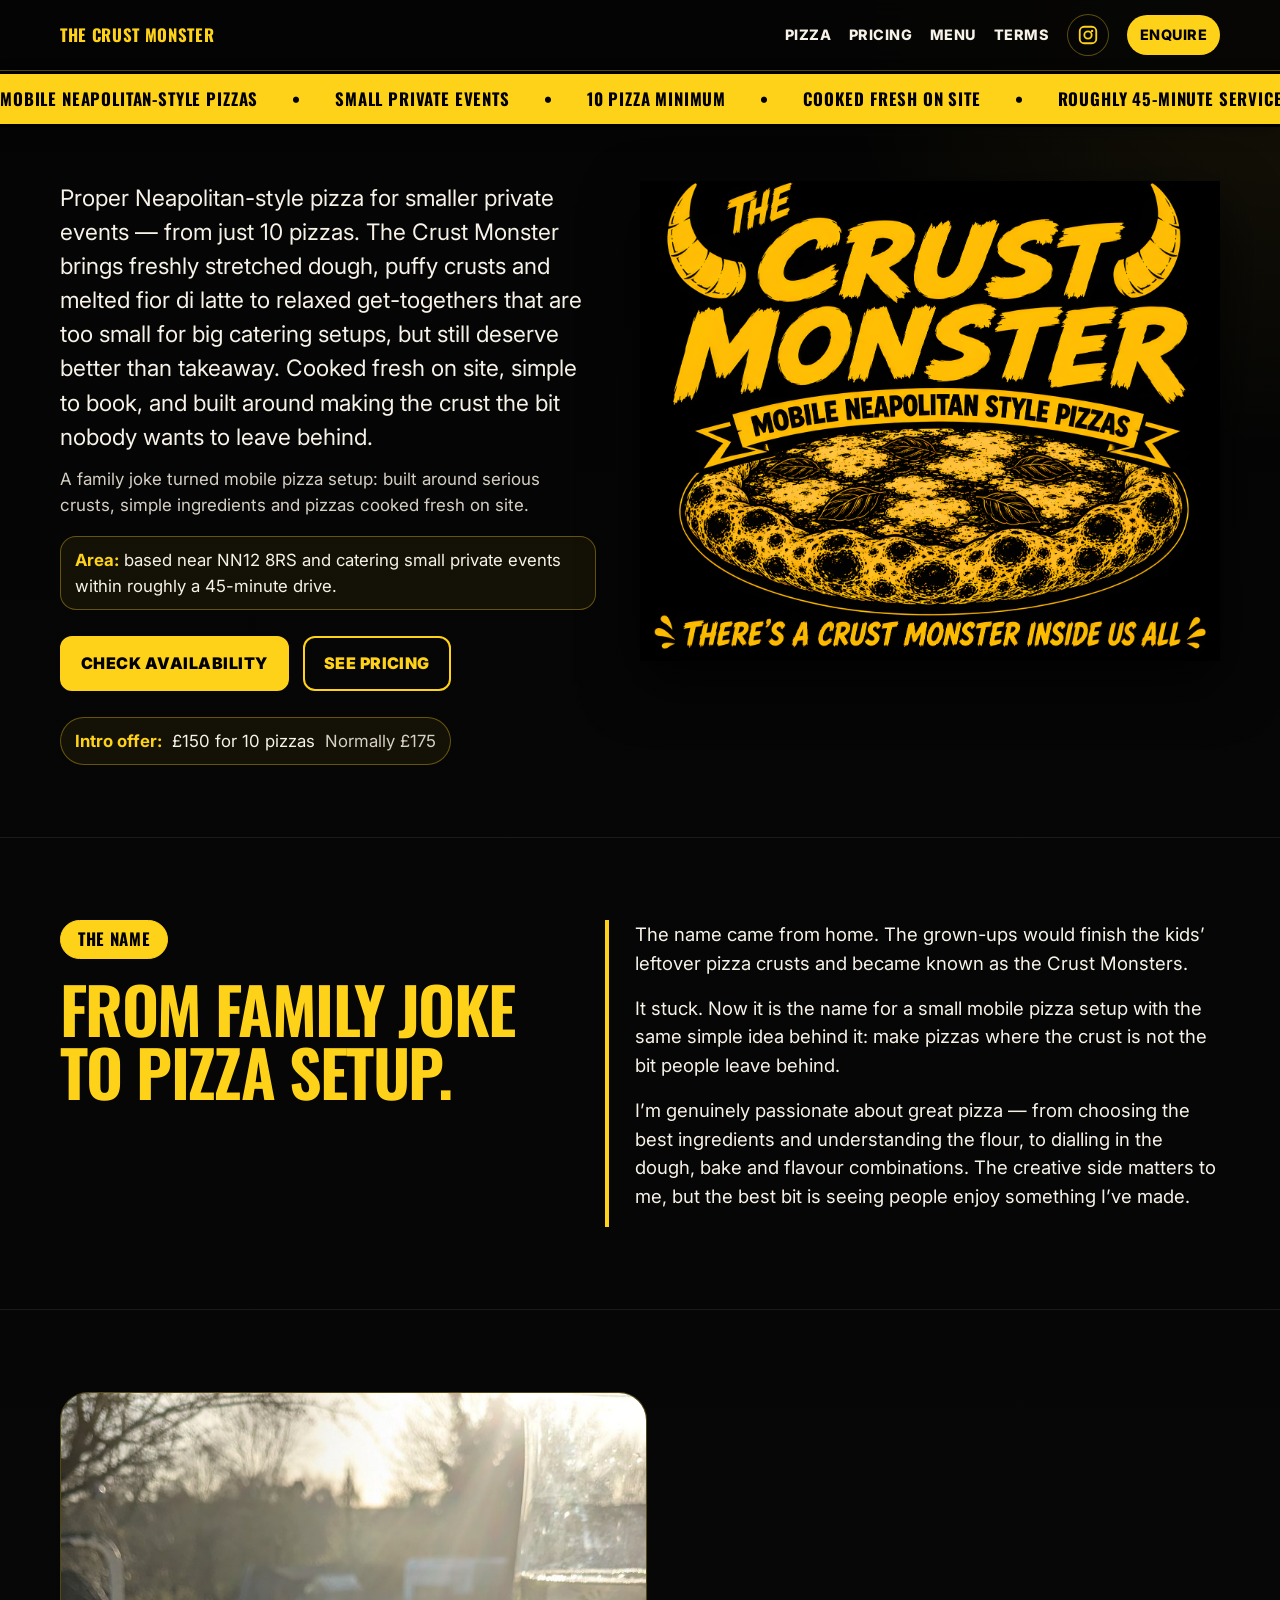
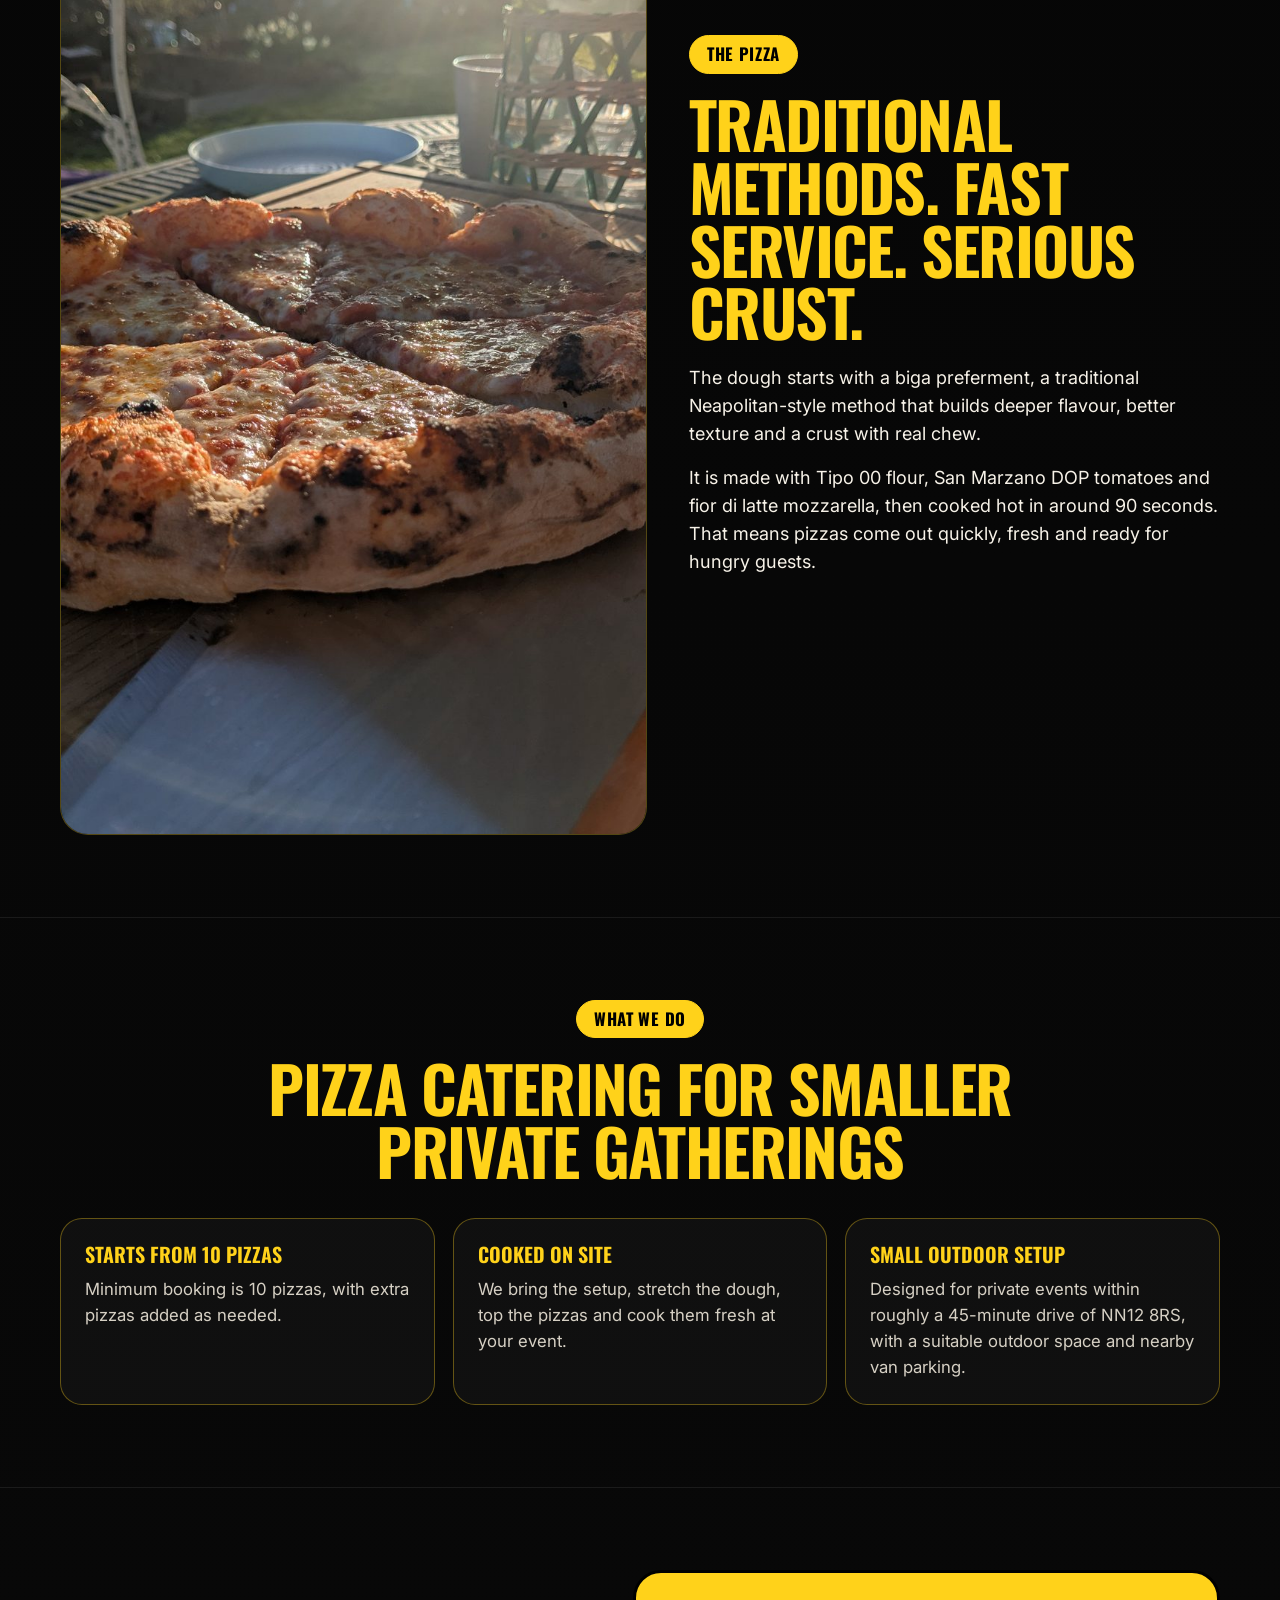
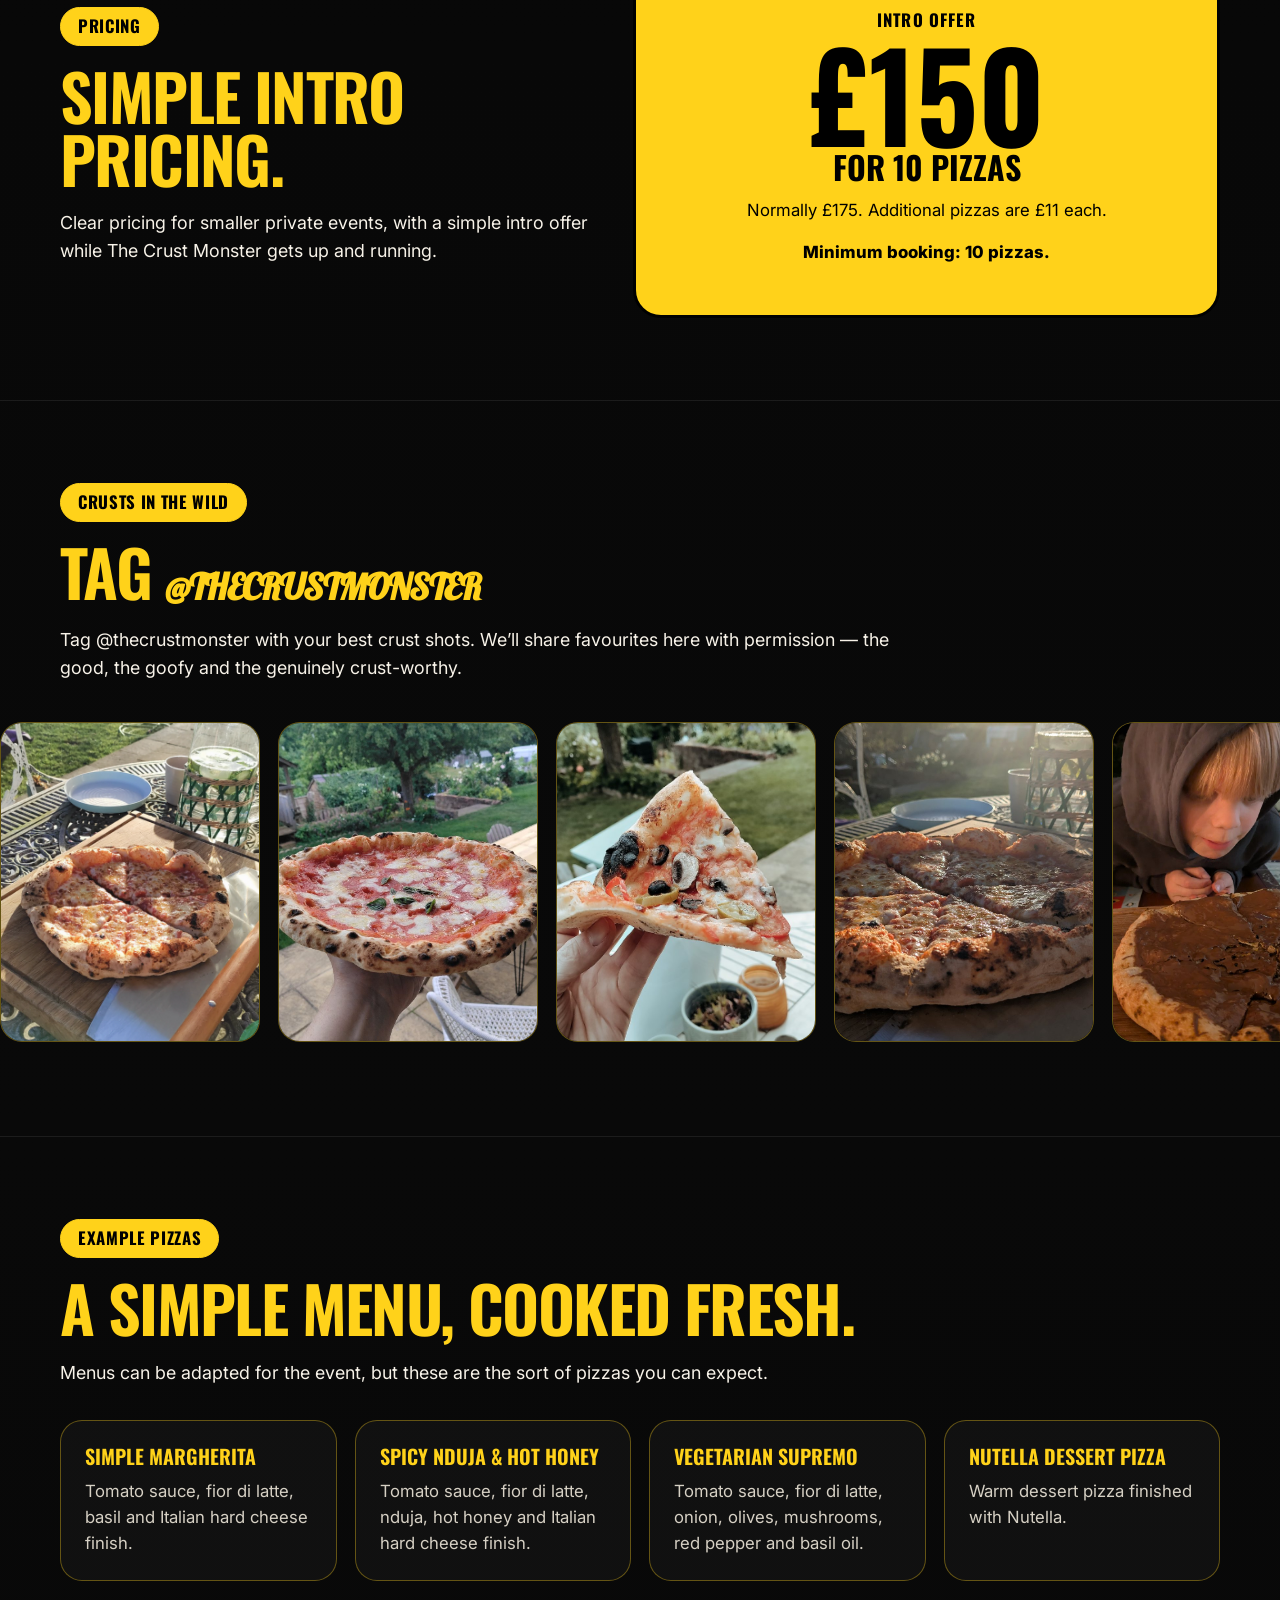
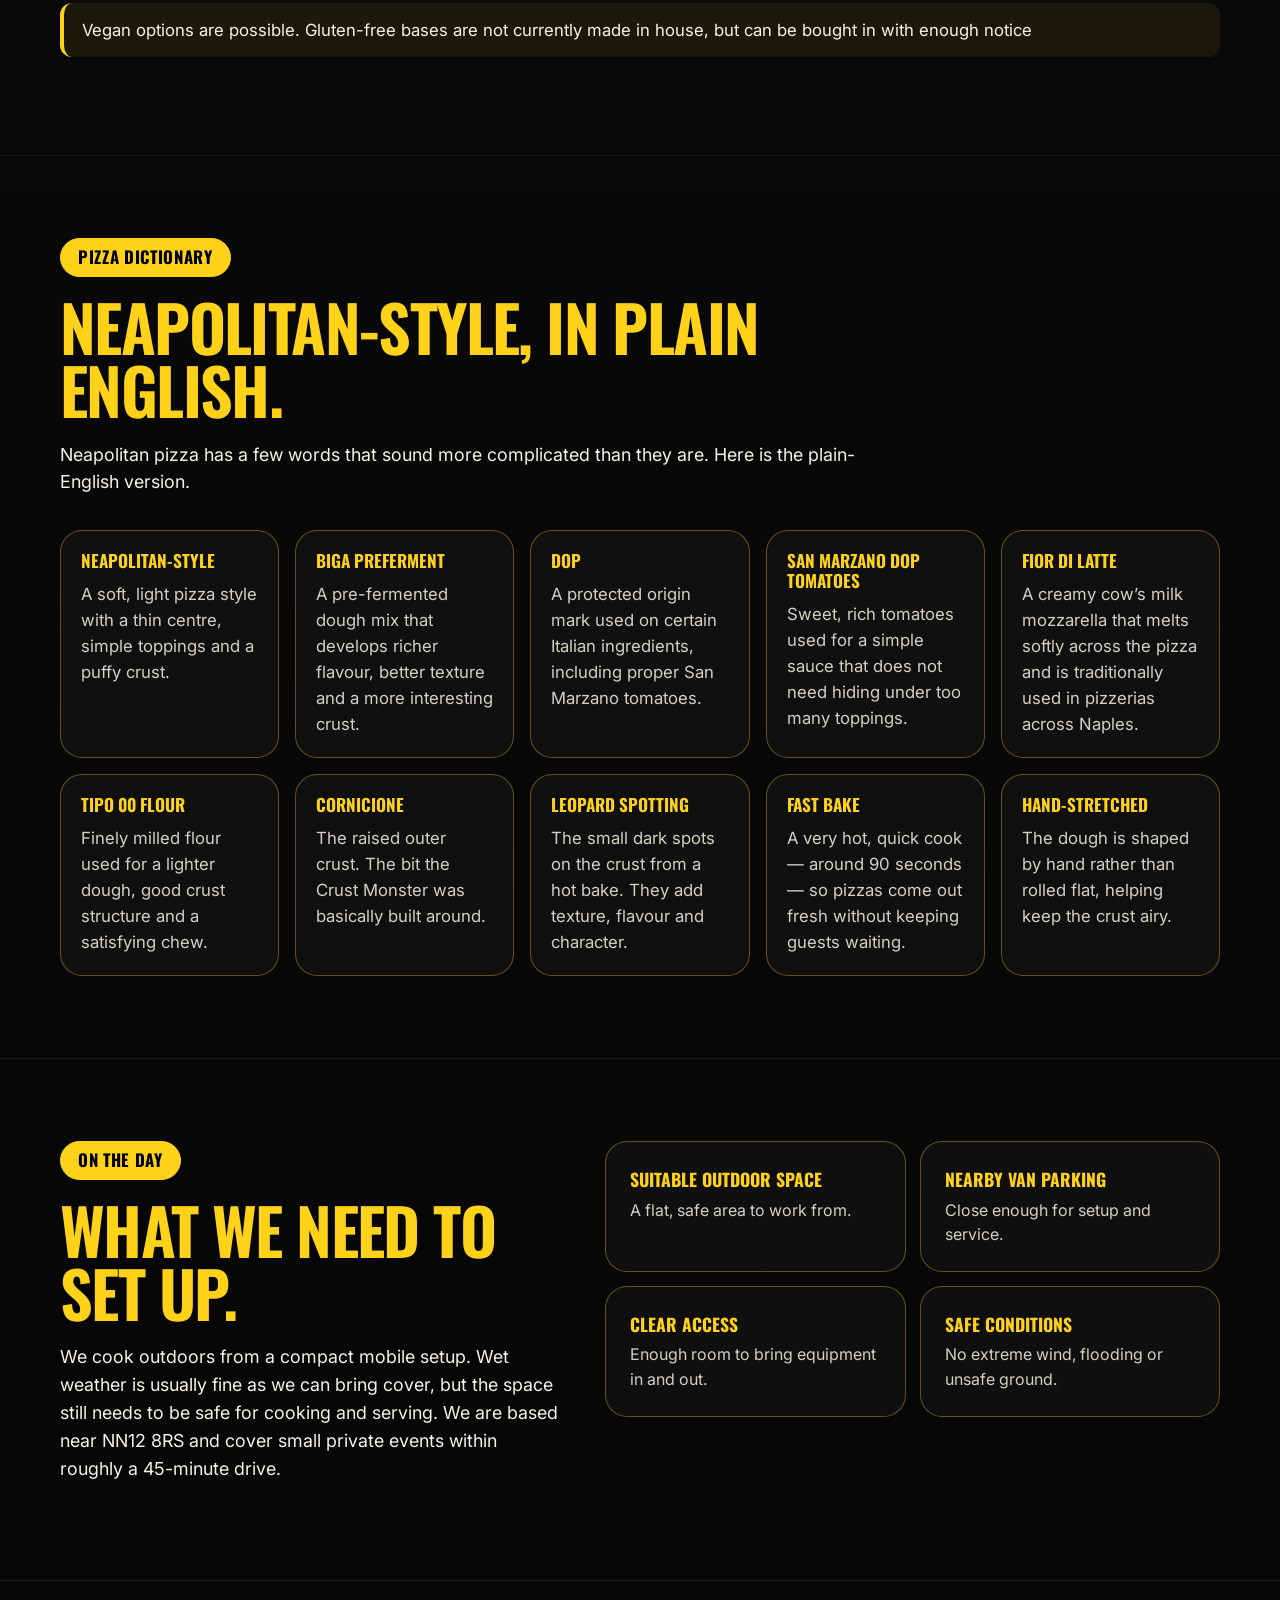
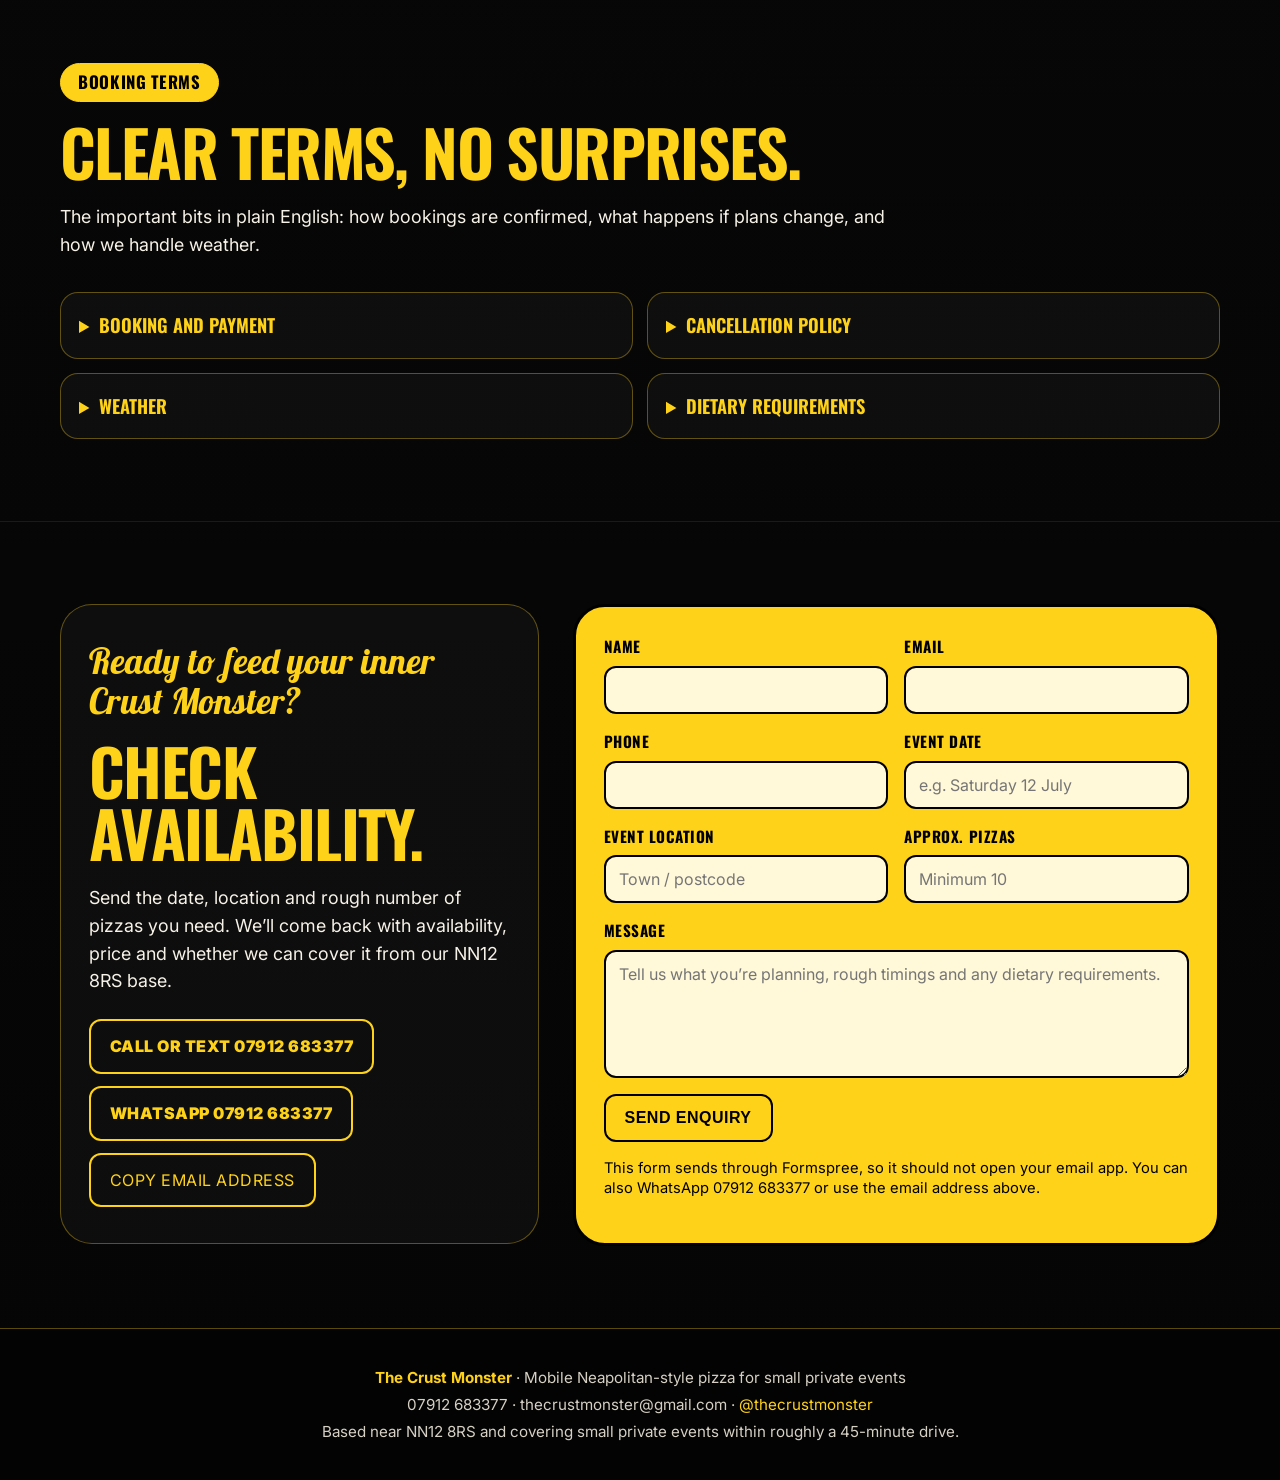
==== index.html @ f0d9cff2 "Update index.html" ====
<!DOCTYPE html>

<html lang="en">
<head>
<!-- Google tag (gtag.js) -->
<script async src="https://www.googletagmanager.com/gtag/js?id=G-R62WVV5031"></script>
<script>
  window.dataLayer = window.dataLayer || [];
  function gtag(){dataLayer.push(arguments);}
  gtag('js', new Date());

  gtag('config', 'G-R62WVV5031');
</script>
<meta charset="utf-8"/>
<meta content="width=device-width, initial-scale=1" name="viewport"/>
<title>The Crust Monster | Mobile Neapolitan-Style Pizza Catering Near NN12</title>
<meta content="Mobile Neapolitan-style pizza catering for small private events within roughly a 45-minute drive of NN12 8RS. £150 intro offer for 10 pizzas, cooked fresh on site." name="description"/>
<link href="https://www.thecrustmonster.co.uk/" rel="canonical"/>
<meta content="The Crust Monster | Mobile Neapolitan-Style Pizza Catering Near NN12" property="og:title"/>
<meta content="Freshly cooked Neapolitan-style pizzas for small private events near NN12 8RS. Intro offer: £150 for 10 pizzas." property="og:description"/>
<meta content="website" property="og:type"/>
<meta content="https://www.thecrustmonster.co.uk/assets/logo/crust-monster-logo.png" property="og:image"/>
<link href="https://fonts.googleapis.com" rel="preconnect"/>
<link crossorigin="" href="https://fonts.gstatic.com" rel="preconnect"/>
<link href="https://fonts.googleapis.com/css2?family=Inter:wght@400;500;700;800&amp;family=Lobster&amp;family=Oswald:wght@500;600;700&amp;display=swap" rel="stylesheet"/>
<link href="styles.css" rel="stylesheet"/>
<meta content="index, follow, max-image-preview:large" name="robots"/><meta content="#ffd21a" name="theme-color"/><meta content="https://www.thecrustmonster.co.uk/" property="og:url"/><meta content="The Crust Monster mobile Neapolitan-style pizza catering logo" property="og:image:alt"/><meta content="summary_large_image" name="twitter:card"/><meta content="The Crust Monster | Mobile Neapolitan-Style Pizza Catering" name="twitter:title"/><meta content="Small private event pizza catering near NN12 8RS. £150 intro offer for 10 pizzas." name="twitter:description"/><meta content="https://www.thecrustmonster.co.uk/assets/logo/crust-monster-logo.png" name="twitter:image"/><script type="application/ld+json">{
  "@context": "https://schema.org",
  "@graph": [
    {
      "@type": "WebSite",
      "@id": "https://www.thecrustmonster.co.uk/#website",
      "url": "https://www.thecrustmonster.co.uk/",
      "name": "The Crust Monster",
      "description": "Mobile Neapolitan-style pizza catering for small private events near NN12 8RS.",
      "inLanguage": "en-GB"
    },
    {
      "@type": [
        "FoodEstablishment",
        "LocalBusiness"
      ],
      "@id": "https://www.thecrustmonster.co.uk/#business",
      "name": "The Crust Monster",
      "url": "https://www.thecrustmonster.co.uk/",
      "image": "https://www.thecrustmonster.co.uk/assets/logo/crust-monster-logo.png",
      "logo": "https://www.thecrustmonster.co.uk/assets/logo/crust-monster-logo.png",
      "description": "Mobile Neapolitan-style pizza catering for small private events, cooked fresh on site within roughly a 45-minute drive of NN12 8RS.",
      "telephone": "+447912683377",
      "email": "thecrustmonster@gmail.com",
      "sameAs": [
        "https://www.instagram.com/thecrustmonster/"
      ],
      "priceRange": "£150 intro offer for 10 pizzas; normally £175; additional pizzas £11 each",
      "servesCuisine": [
        "Neapolitan-style pizza",
        "Pizza"
      ],
      "areaServed": [
        {
          "@type": "Place",
          "name": "NN12 8RS and surrounding areas within roughly a 45-minute drive"
        }
      ],
      "makesOffer": [
        {
          "@type": "Offer",
          "name": "Intro offer: 10 pizzas",
          "price": "150",
          "priceCurrency": "GBP",
          "description": "Intro offer for 10 freshly cooked Neapolitan-style pizzas for small private events."
        },
        {
          "@type": "Offer",
          "name": "Additional pizza",
          "price": "11",
          "priceCurrency": "GBP",
          "description": "Additional pizzas after the 10 pizza minimum."
        }
      ],
      "contactPoint": {
        "@type": "ContactPoint",
        "telephone": "+447912683377",
        "contactType": "booking enquiries",
        "email": "thecrustmonster@gmail.com",
        "areaServed": "GB",
        "availableLanguage": "en-GB"
      }
    },
    {
      "@type": "FAQPage",
      "@id": "https://www.thecrustmonster.co.uk/#faq",
      "mainEntity": [
        {
          "@type": "Question",
          "name": "What is the minimum booking?",
          "acceptedAnswer": {
            "@type": "Answer",
            "text": "The minimum booking is 10 pizzas."
          }
        },
        {
          "@type": "Question",
          "name": "Where does The Crust Monster cater?",
          "acceptedAnswer": {
            "@type": "Answer",
            "text": "The Crust Monster is based near NN12 8RS and caters small private events within roughly a 45-minute drive."
          }
        },
        {
          "@type": "Question",
          "name": "What is the intro offer?",
          "acceptedAnswer": {
            "@type": "Answer",
            "text": "The intro offer is £150 for 10 pizzas. The usual price is £175 for 10 pizzas, with additional pizzas at £11 each."
          }
        },
        {
          "@type": "Question",
          "name": "Do you cater in wet weather?",
          "acceptedAnswer": {
            "@type": "Answer",
            "text": "Wet weather is not normally a problem. Cover can be brought, provided there is a safe outdoor space to set up and cook."
          }
        }
      ]
    }
  ]
}</script></head>
<body>
<a class="skip-link" href="#main">Skip to content</a>
<header class="site-header">
<div class="wrap nav">
<a aria-label="The Crust Monster homepage" class="brand" href="#top">The Crust Monster</a>
<nav aria-label="Main navigation">
<a href="#pizza">Pizza</a>
<a href="#pricing">Pricing</a>
<a href="#menu">Menu</a>
<a href="#terms">Terms</a>
<a class="nav-icon instagram-nav" href="https://www.instagram.com/thecrustmonster/" aria-label="Instagram @thecrustmonster" title="Instagram @thecrustmonster" target="_blank" rel="noopener">
<svg viewBox="0 0 24 24" aria-hidden="true" focusable="false"><path d="M7.75 2h8.5A5.76 5.76 0 0 1 22 7.75v8.5A5.76 5.76 0 0 1 16.25 22h-8.5A5.76 5.76 0 0 1 2 16.25v-8.5A5.76 5.76 0 0 1 7.75 2Zm0 2A3.75 3.75 0 0 0 4 7.75v8.5A3.75 3.75 0 0 0 7.75 20h8.5A3.75 3.75 0 0 0 20 16.25v-8.5A3.75 3.75 0 0 0 16.25 4h-8.5Zm8.75 2.2a1.3 1.3 0 1 1 0 2.6 1.3 1.3 0 0 1 0-2.6ZM12 7a5 5 0 1 1 0 10 5 5 0 0 1 0-10Zm0 2a3 3 0 1 0 0 6 3 3 0 0 0 0-6Z"/></svg>
</a>
<a class="nav-cta" href="#enquiry">Enquire</a>
</nav>
</div>
</header><section aria-label="Service highlights" class="ticker">
<div class="ticker-track">
<span>Mobile Neapolitan-style pizzas</span>
<span>Small private events</span>
<span>10 pizza minimum</span>
<span>Cooked fresh on site</span>
<span>Roughly 45-minute service area from Towcester, Northants</span>
<span>Tag @thecrustmonster</span>
<span>There’s a Crust Monster inside us all</span>
<span>Mobile Neapolitan-style pizzas</span>
<span>Small private events</span>
<span>10 pizza minimum</span>
<span>Cooked fresh on site</span>
<span>Roughly 45-minute service area from Towcester, Northants</span>
<span>Tag @thecrustmonster</span>
<span>There’s a Crust Monster inside us all</span>
</div>
</section>
<main id="main">
<section class="hero" id="top">
<div class="wrap hero-grid">
<div class="hero-copy">

<h1 class="visually-hidden">The Crust Monster mobile Neapolitan-style pizza catering for small private events</h1>
<p class="hero-lead">Proper Neapolitan-style pizza for smaller private events — from just 10 pizzas. The Crust Monster brings freshly stretched dough, puffy crusts and melted fior di latte to relaxed get-togethers that are too small for big catering setups, but still deserve better than takeaway. Cooked fresh on site, simple to book, and built around making the crust the bit nobody wants to leave behind.</p>
<p class="hero-story">A family joke turned mobile pizza setup: built around serious crusts, simple ingredients and pizzas cooked fresh on site.</p>
<p class="area-flag"><strong>Area:</strong> based near NN12 8RS and catering small private events within roughly a 45-minute drive.</p>
<div class="hero-actions">
<a class="button" href="#enquiry">Check availability</a>
<a class="button secondary" href="#pricing">See pricing</a>
</div>
<p class="price-flag"><strong>Intro offer:</strong> £150 for 10 pizzas <span>Normally £175</span></p>
</div>
<div aria-label="The Crust Monster logo" class="hero-logo-card">
<img alt="The Crust Monster mobile Neapolitan-style pizza catering logo" decoding="async" fetchpriority="high" loading="eager" src="assets/logo/crust-monster-logo.png"/>
</div>
</div>
</section>

<section class="section story-first">
<div class="wrap two-col">
<div>
<p class="eyebrow">The name</p>
<h2>From family joke to pizza setup.</h2>
</div>
<div class="copy-block">
<p>
            The name came from home. The grown-ups would finish the kids’ leftover pizza crusts and became known as the Crust Monsters.
          </p>
<p>
            It stuck. Now it is the name for a small mobile pizza setup with the same simple idea behind it: make pizzas where the crust is not the bit people leave behind.
          </p>
<p>
            I’m genuinely passionate about great pizza — from choosing the best ingredients and understanding the flour, to dialling in the dough, bake and flavour combinations. The creative side matters to me, but the best bit is seeing people enjoy something I’ve made.
          </p>
</div>
</div>
</section>
<section class="section food-proof" id="pizza">
<div class="wrap food-grid">
<div class="photo-frame main-photo">
<img alt="Neapolitan-style pizza with puffy cornicione and melted mozzarella" decoding="async" height="1400" loading="lazy" src="assets/images/pizza-crust.jpg" width="787"/>
</div>
<div class="food-copy">
<p class="eyebrow">The pizza</p>
<h2>Traditional methods. Fast service. Serious crust.</h2>
<p>
            The dough starts with a biga preferment, a traditional Neapolitan-style method that builds deeper flavour, better texture and a crust with real chew.
          </p>
<p>
            It is made with Tipo 00 flour, San Marzano DOP tomatoes and fior di latte mozzarella, then cooked hot in around 90 seconds. That means pizzas come out quickly, fresh and ready for hungry guests.
          </p>
</div>
</div>
</section>
<section class="section offer">
<div class="wrap">
<p class="eyebrow centre">What we do</p>
<h2 class="centre-heading">Pizza catering for smaller private gatherings</h2>
<div class="offer-grid">
<article>
<h3>Starts from 10 pizzas</h3>
<p>Minimum booking is 10 pizzas, with extra pizzas added as needed.</p>
</article>
<article>
<h3>Cooked on site</h3>
<p>We bring the setup, stretch the dough, top the pizzas and cook them fresh at your event.</p>
</article>
<article>
<h3>Small outdoor setup</h3>
<p>Designed for private events within roughly a 45-minute drive of NN12 8RS, with a suitable outdoor space and nearby van parking.</p>
</article>
</div>
</div>
</section>
<section class="section pricing" id="pricing">
<div class="wrap price-grid">
<div>
<p class="eyebrow">Pricing</p>
<h2>Simple intro pricing.</h2>
<p class="section-intro">
            Clear pricing for smaller private events, with a simple intro offer while The Crust Monster gets up and running.
          </p>
</div>
<div class="price-card">
<p class="price-label">Intro offer</p>
<p class="price-main">£150</p>
<p class="price-sub">for 10 pizzas</p>
<p>Normally £175. Additional pizzas are £11 each.</p>
<p class="small-print">Minimum booking: 10 pizzas.</p>
</div>
</div>
</section>
<section class="section gallery-section">
<div class="wrap">
<div class="section-head">
<p class="eyebrow">Crusts in the wild</p>
<h2>Tag <span class="script-inline">@thecrustmonster</span></h2>
<p>
            Tag @thecrustmonster with your best crust shots. We’ll share favourites here with permission — the good, the goofy and the genuinely crust-worthy.
          </p>
</div>
</div>
<div aria-label="Scrolling pizza image gallery" class="image-ticker">
<div class="image-track">
<a href="https://www.instagram.com/thecrustmonster/" target="_blank" rel="noopener" aria-label="View The Crust Monster on Instagram"><img alt="Neapolitan-style pizza with puffy cornicione and melted mozzarella" decoding="async" height="1400" loading="lazy" src="assets/images/pizza-square.webp" width="1400"/></a>
<a href="https://www.instagram.com/thecrustmonster/" target="_blank" rel="noopener" aria-label="View The Crust Monster on Instagram"><img alt="Whole Neapolitan-style pizza with puffy leopard-spotted crust" decoding="async" height="1400" loading="lazy" src="assets/images/pizza-wide.jpg" width="787"/></a>
<a href="https://www.instagram.com/thecrustmonster/" target="_blank" rel="noopener" aria-label="View The Crust Monster on Instagram"><img alt="Slice of Neapolitan-style pizza showing soft crust and melted cheese" decoding="async" height="1400" loading="lazy" src="assets/images/pizza-slice.jpg" width="629"/></a>
<a href="https://www.instagram.com/thecrustmonster/" target="_blank" rel="noopener" aria-label="View The Crust Monster on Instagram"><img alt="Close-up of Neapolitan-style pizza crust with leopard spotting" decoding="async" height="1400" loading="lazy" src="assets/images/pizza-crust.jpg" width="787"/></a>
<a href="https://www.instagram.com/thecrustmonster/" target="_blank" rel="noopener" aria-label="View The Crust Monster on Instagram"><img alt="Nutella dessert pizza with puffy crust" decoding="async" height="1400" loading="lazy" src="assets/images/nutella.jpg" width="787"/></a>
<a href="https://www.instagram.com/thecrustmonster/" target="_blank" rel="noopener" aria-label="View The Crust Monster on Instagram"><img alt="Pizza topped with burrata and rocket" decoding="async" height="803" loading="lazy" src="assets/images/pizza-contact.jpg" width="888"/></a>
<a href="https://www.instagram.com/thecrustmonster/" target="_blank" rel="noopener" aria-label="View The Crust Monster on Instagram"><img alt="" decoding="async" height="1400" loading="lazy" src="assets/images/pizza-square.webp" width="1400"/></a>
<a href="https://www.instagram.com/thecrustmonster/" target="_blank" rel="noopener" aria-label="View The Crust Monster on Instagram"><img alt="" decoding="async" height="1400" loading="lazy" src="assets/images/pizza-wide.jpg" width="787"/></a>
<a href="https://www.instagram.com/thecrustmonster/" target="_blank" rel="noopener" aria-label="View The Crust Monster on Instagram"><img alt="" decoding="async" height="1400" loading="lazy" src="assets/images/pizza-slice.jpg" width="629"/></a>
<a href="https://www.instagram.com/thecrustmonster/" target="_blank" rel="noopener" aria-label="View The Crust Monster on Instagram"><img alt="" decoding="async" height="1400" loading="lazy" src="assets/images/pizza-crust.jpg" width="787"/></a>
<a href="https://www.instagram.com/thecrustmonster/" target="_blank" rel="noopener" aria-label="View The Crust Monster on Instagram"><img alt="" decoding="async" height="1400" loading="lazy" src="assets/images/nutella.jpg" width="787"/></a>
<a href="https://www.instagram.com/thecrustmonster/" target="_blank" rel="noopener" aria-label="View The Crust Monster on Instagram"><img alt="" decoding="async" height="803" loading="lazy" src="assets/images/pizza-contact.jpg" width="888"/></a>
</div>
</div>
</section>
<section class="section menu" id="menu">
<div class="wrap">
<div class="section-head">
<p class="eyebrow">Example pizzas</p>
<h2>A simple menu, cooked fresh.</h2>
<p>Menus can be adapted for the event, but these are the sort of pizzas you can expect.</p>
</div>
<div class="menu-grid">
<article>
<h3>Simple Margherita</h3>
<p>Tomato sauce, fior di latte, basil and Italian hard cheese finish.</p>
</article>
<article>
<h3>Spicy Nduja &amp; Hot Honey</h3>
<p>Tomato sauce, fior di latte, nduja, hot honey and Italian hard cheese finish.</p>
</article>
<article>
<h3>Vegetarian Supremo</h3>
<p>Tomato sauce, fior di latte, onion, olives, mushrooms, red pepper and basil oil.</p>
</article>
<article>
<h3>Nutella Dessert Pizza</h3>
<p>Warm dessert pizza finished with Nutella.</p>
</article>
</div>
<p class="note">Vegan options are possible. Gluten-free bases are not currently made in house, but can be bought in with enough notice</p>
</div>
</section>
<section class="section glossary">
<div class="wrap">
<div class="section-head">
<p class="eyebrow">Pizza dictionary</p>
<h2>Neapolitan-style, in plain English.</h2>
<p>Neapolitan pizza has a few words that sound more complicated than they are. Here is the plain-English version.</p>
</div>
<div class="glossary-grid">
<article><h3>Neapolitan-style</h3><p>A soft, light pizza style with a thin centre, simple toppings and a puffy crust.</p></article>
<article><h3>Biga preferment</h3><p>A pre-fermented dough mix that develops richer flavour, better texture and a more interesting crust.</p></article>
<article><h3>DOP</h3><p>A protected origin mark used on certain Italian ingredients, including proper San Marzano tomatoes.</p></article>
<article><h3>San Marzano DOP tomatoes</h3><p>Sweet, rich tomatoes used for a simple sauce that does not need hiding under too many toppings.</p></article>
<article><h3>Fior di latte</h3><p>A creamy cow’s milk mozzarella that melts softly across the pizza and is traditionally used in pizzerias across Naples.</p></article>
<article><h3>Tipo 00 flour</h3><p>Finely milled flour used for a lighter dough, good crust structure and a satisfying chew.</p></article>
<article><h3>Cornicione</h3><p>The raised outer crust. The bit the Crust Monster was basically built around.</p></article>
<article><h3>Leopard spotting</h3><p>The small dark spots on the crust from a hot bake. They add texture, flavour and character.</p></article>
<article><h3>Fast bake</h3><p>A very hot, quick cook — around 90 seconds — so pizzas come out fresh without keeping guests waiting.</p></article>
<article><h3>Hand-stretched</h3><p>The dough is shaped by hand rather than rolled flat, helping keep the crust airy.</p></article>
</div>
</div>
</section>
<section class="section setup">
<div class="wrap two-col">
<div>
<p class="eyebrow">On the day</p>
<h2>What we need to set up.</h2>
<p class="section-intro">
            We cook outdoors from a compact mobile setup. Wet weather is usually fine as we can bring cover, but the space still needs to be safe for cooking and serving. We are based near NN12 8RS and cover small private events within roughly a 45-minute drive.
          </p>
</div>
<div class="setup-list">
<div><strong>Suitable outdoor space</strong><span>A flat, safe area to work from.</span></div>
<div><strong>Nearby van parking</strong><span>Close enough for setup and service.</span></div>
<div><strong>Clear access</strong><span>Enough room to bring equipment in and out.</span></div>
<div><strong>Safe conditions</strong><span>No extreme wind, flooding or unsafe ground.</span></div>
</div>
</div>
</section>
<section class="section terms" id="terms">
<div class="wrap">
<div class="section-head">
<p class="eyebrow">Booking terms</p>
<h2>Clear terms, no surprises.</h2>
<p>The important bits in plain English: how bookings are confirmed, what happens if plans change, and how we handle weather.</p>
</div>
<div class="terms-grid">
<details>
<summary>Booking and payment</summary>
<p>A 50% deposit is due 6 weeks before the event to confirm the booking. The remaining balance is due 1 week before the event.</p>
<p>For bookings made within 6 weeks of the event, the 50% deposit is due when the booking is confirmed. For bookings made within 1 week of the event, full payment is due when the booking is confirmed.</p>
</details>
<details>
<summary>Cancellation policy</summary>
<p>More than 6 weeks before the event: no cancellation charge.</p>
<p>6 weeks to 2 weeks before the event: the 50% deposit is retained.</p>
<p>Less than 2 weeks before the event: 75% of the total booking value is retained/payable.</p>
<p>Less than 7 days before the event: the full booking balance is retained/payable.</p>
<p>Where possible, we’ll try to move your booking to another suitable date instead of treating it as a cancellation, subject to availability.</p>
</details>
<details>
<summary>Weather</summary>
<p>Wet weather is not normally a problem. We can bring cover and operate in most conditions, provided there is a safe outdoor space to set up and cook.</p>
<p>We may need to pause, move or cancel service if conditions become unsafe, such as extreme wind, severe weather warnings, flooding, unsafe ground conditions, or anything that makes cooking or serving unsafe.</p>
</details>
<details>
<summary>Dietary requirements</summary>
<p>Vegan options are possible. Gluten-free bases are not currently offered.</p>
</details>
</div>
</div>
</section>
<section class="section enquiry" id="enquiry">
<div class="wrap enquiry-grid">
<div class="enquiry-copy">
<p class="script-tag">Ready to feed your inner Crust Monster?</p>
<h2>Check availability.</h2>
<p>
            Send the date, location and rough number of pizzas you need. We’ll come back with availability, price and whether we can cover it from our NN12 8RS base.
          </p>
<div class="direct-contact">
<a class="button secondary" href="tel:+447912683377">Call or text 07912 683377</a>
<a class="button secondary whatsapp-button" href="https://wa.me/447912683377" target="_blank" rel="noopener">WhatsApp 07912 683377</a>
<button class="button secondary email-button" type="button" data-copy-email="thecrustmonster@gmail.com">Copy email address</button>
</div>
</div>
<form class="contact-form" id="contactForm" action="https://formspree.io/f/xeedqpqy" method="POST">
<input type="hidden" name="_subject" value="The Crust Monster booking enquiry">
<label>Name<input autocomplete="name" name="name" required="" type="text"/></label>
<label>Email<input autocomplete="email" name="email" required="" type="email"/></label>
<label>Phone<input autocomplete="tel" name="phone" type="tel"/></label>
<label>Event date<input name="event_date" placeholder="e.g. Saturday 12 July" type="text"/></label>
<label>Event location<input name="location" placeholder="Town / postcode" type="text"/></label>
<label>Approx. pizzas<input min="10" name="pizzas" placeholder="Minimum 10" type="number"/></label>
<label class="full">Message<textarea name="message" placeholder="Tell us what you’re planning, rough timings and any dietary requirements." rows="5"></textarea></label>
<button class="button" type="submit">Send enquiry</button>
<p class="form-note">This form sends through Formspree, so it should not open your email app. You can also WhatsApp 07912 683377 or use the email address above.</p>
<p class="form-status" id="formStatus" role="status" aria-live="polite"></p>
</form>
</div>
</section>
</main>
<footer class="footer">
<div class="wrap">
<p><strong>The Crust Monster</strong> · Mobile Neapolitan-style pizza for small private events</p>
<p>07912 683377 · <span>thecrustmonster@gmail.com</span> · <a href="https://www.instagram.com/thecrustmonster/">@thecrustmonster</a></p>
<p>Based near NN12 8RS and covering small private events within roughly a 45-minute drive.</p>
</div>
</footer>
<script src="script.js"></script>
</body>
</html>
---- styles.css ----
:root{
  --black:#050505;
  --soft-black:#0b0b0b;
  --panel:#101010;
  --yellow:#ffd21a;
  --yellow-soft:#ffe067;
  --white:#f7f2e8;
  --muted:#d6d0c4;
  --line:rgba(255,210,26,.35);
  --font-body:"Inter", Arial, sans-serif;
  --font-heading:"Oswald", Arial, sans-serif;
  --font-accent:"Lobster", cursive;
}
*{box-sizing:border-box}
html{scroll-behavior:smooth}
body{
  margin:0;
  background:
    radial-gradient(circle at top right, rgba(255,210,26,.08), transparent 28rem),
    linear-gradient(180deg,#050505 0%,#090909 55%,#050505 100%);
  color:var(--white);
  font-family:var(--font-body);
  line-height:1.55;
  overflow-x:hidden;
}
img{max-width:100%;display:block}
a{color:inherit}
.skip-link{position:absolute;left:-999px;top:auto}
.skip-link:focus{left:1rem;top:1rem;background:var(--yellow);color:#000;padding:.75rem;z-index:999}
.wrap{width:min(1160px, calc(100% - 32px));margin:0 auto}
.site-header{position:sticky;top:0;z-index:50;background:rgba(5,5,5,.86);backdrop-filter:blur(14px);border-bottom:1px solid var(--line)}
.nav{min-height:70px;display:flex;align-items:center;justify-content:space-between;gap:22px}
.brand{font-family:var(--font-heading);font-weight:700;text-transform:uppercase;letter-spacing:.04em;color:var(--yellow);text-decoration:none;font-size:1.05rem}
nav{display:flex;align-items:center;gap:18px}
nav a{font-size:.9rem;text-transform:uppercase;text-decoration:none;color:var(--white);font-weight:800;letter-spacing:.03em}
nav a:hover{color:var(--yellow)}
.nav-cta{background:var(--yellow);color:#000!important;padding:9px 13px;border-radius:999px}
.section{padding:82px 0;border-top:1px solid rgba(255,255,255,.08)}
.hero{padding:70px 0 72px}
.hero-grid{display:grid;grid-template-columns:.96fr 1.04fr;gap:44px;align-items:center}
.script-tag,.script-inline{
  font-family:var(--font-accent);
  color:var(--yellow);
  font-size:clamp(1.45rem,3vw,2.25rem);
  line-height:1.1;
  margin:0 0 18px;
}
h1,h2,h3,p{margin-top:0}
h1{
  font-family:var(--font-heading);
  font-size:clamp(2.55rem,6.2vw,5.7rem);
  line-height:.96;
  letter-spacing:-.035em;
  margin:0 0 22px;
  text-transform:uppercase;
  color:var(--yellow);
  font-weight:700;
}
h2{
  font-family:var(--font-heading);
  font-size:clamp(2.1rem,5vw,4.35rem);
  line-height:.98;
  letter-spacing:-.025em;
  margin:0 0 20px;
  text-transform:uppercase;
  color:var(--yellow);
  font-weight:650;
}
h3{
  font-family:var(--font-heading);
  color:var(--yellow);
  text-transform:uppercase;
  font-size:1.25rem;
  line-height:1.15;
  margin:0 0 10px;
  font-weight:650;
}
p{font-size:1.05rem;color:var(--muted);margin-bottom:1rem}
.hero-lead{font-size:clamp(1.08rem,2vw,1.28rem);max-width:700px;color:var(--white)}
.hero-actions,.enquiry-actions{display:flex;gap:14px;flex-wrap:wrap;margin:26px 0 18px}
.button{
  display:inline-flex;
  align-items:center;
  justify-content:center;
  padding:13px 19px;
  border-radius:12px;
  background:var(--yellow);
  color:#000;
  font-weight:900;
  text-transform:uppercase;
  text-decoration:none;
  letter-spacing:.03em;
  border:2px solid var(--yellow);
}
.button.secondary{background:transparent;color:var(--yellow)}
.enquiry-actions .button{min-width:190px}
.price-flag{display:inline-flex;gap:10px;flex-wrap:wrap;align-items:center;margin:8px 0 0;padding:10px 14px;border:1px solid var(--line);border-radius:999px;color:var(--white);background:rgba(255,210,26,.06)}
.price-flag strong{color:var(--yellow)}
.price-flag span{color:var(--muted)}
.area-flag{display:inline-block;margin:2px 0 0;padding:10px 14px;border:1px solid var(--line);border-radius:16px;background:rgba(255,210,26,.06);color:var(--white);max-width:680px}
.area-flag strong{color:var(--yellow)}
.hero-logo-card{display:flex;justify-content:center;align-items:center}
.hero-logo-card img{width:min(640px,100%);filter:drop-shadow(0 22px 28px rgba(0,0,0,.75))}
.ticker{overflow:hidden;background:var(--yellow);border-block:3px solid #000;color:#000}
.ticker-track{display:inline-flex;white-space:nowrap;gap:34px;padding:12px 0;font-family:var(--font-heading);font-weight:700;text-transform:uppercase;font-size:1.05rem;letter-spacing:.05em;animation:ticker 26s linear infinite}
.ticker-track span:after{content:"•";margin-left:34px}
@keyframes ticker{to{transform:translateX(-50%)}}
.two-col{display:grid;grid-template-columns:.9fr 1.1fr;gap:42px;align-items:start}
.eyebrow{
  display:inline-block;
  color:#000;
  background:var(--yellow);
  padding:7px 12px;
  border-radius:999px;
  font-family:var(--font-heading);
  text-transform:uppercase;
  font-weight:700;
  font-size:.9rem;
  letter-spacing:.05em;
  margin:0 0 16px;
}
.centre{text-align:center;margin-left:auto;margin-right:auto;display:block;width:max-content}
.centre-heading{text-align:center;max-width:900px;margin-inline:auto;margin-bottom:36px}
.copy-block{border-left:4px solid var(--yellow);padding-left:26px}
.copy-block p{font-size:1.16rem;color:var(--white)}
.food-grid{display:grid;grid-template-columns:1.05fr .95fr;gap:42px;align-items:center}
.photo-frame{border-radius:28px;overflow:hidden;background:#111;border:1px solid rgba(255,210,26,.28)}
.main-photo{min-height:520px}
.main-photo img{width:100%;height:100%;object-fit:cover;object-position:center center}
.food-copy p{font-size:1.13rem;color:var(--white)}
.offer-grid{display:grid;grid-template-columns:repeat(3,1fr);gap:18px}
.offer-grid article,.menu-grid article,.glossary-grid article,.setup-list div{
  background:rgba(255,255,255,.035);
  border:1px solid var(--line);
  border-radius:22px;
  padding:24px;
}
.offer-grid article p,.menu-grid article p,.glossary-grid article p{margin:0}
.price-grid{display:grid;grid-template-columns:.95fr 1.05fr;gap:42px;align-items:center}
.section-intro{font-size:1.12rem;color:var(--white);max-width:720px}
.price-card{background:var(--yellow);color:#000;border-radius:28px;padding:34px;text-align:center;border:3px solid #000}
.price-card p{color:#000}
.price-label{font-family:var(--font-heading);font-weight:700;text-transform:uppercase;letter-spacing:.06em;margin:0 0 8px!important}
.price-main{font-family:var(--font-heading);font-size:clamp(4rem,10vw,7.6rem)!important;line-height:.84;font-weight:700;margin:0!important}
.price-sub{font-family:var(--font-heading);font-size:2rem!important;line-height:1;text-transform:uppercase;font-weight:700;margin:8px 0 14px!important}
.small-print{font-weight:800}
.section-head{max-width:850px;margin-bottom:34px}
.section-head p:not(.eyebrow){font-size:1.12rem;color:var(--white)}
.image-ticker{overflow:hidden;padding:6px 0 12px}
.image-track{display:flex;gap:18px;width:max-content;animation:imageTicker 42s linear infinite}
.image-track img{width:260px;height:320px;object-fit:cover;border-radius:22px;border:1px solid var(--line);background:#111}
.image-track img:nth-child(1), .image-track img:nth-child(7){object-position:center}
.image-track img:nth-child(2), .image-track img:nth-child(8){object-position:center top}
.image-track img:nth-child(3), .image-track img:nth-child(9){object-position:center bottom}
@keyframes imageTicker{to{transform:translateX(calc(-50% - 9px))}}
.menu-grid{display:grid;grid-template-columns:repeat(4,1fr);gap:18px}
.note{padding:14px 18px;border-left:4px solid var(--yellow);background:rgba(255,210,26,.08);color:var(--white);border-radius:12px;margin-top:22px}
.glossary-grid{display:grid;grid-template-columns:repeat(4,1fr);gap:16px}
.glossary-grid article{padding:20px}
.glossary-grid h3{font-size:1.08rem}
.setup-list{display:grid;grid-template-columns:1fr 1fr;gap:14px}
.setup-list strong{display:block;color:var(--yellow);font-family:var(--font-heading);text-transform:uppercase;font-size:1.1rem;margin-bottom:4px}
.setup-list span{color:var(--muted)}
.terms-grid{display:grid;grid-template-columns:1fr 1fr;gap:14px}
details{background:rgba(255,255,255,.035);border:1px solid var(--line);border-radius:18px;padding:18px}
summary{cursor:pointer;color:var(--yellow);font-family:var(--font-heading);text-transform:uppercase;font-size:1.15rem;font-weight:650}
details p{font-size:.98rem;margin:12px 0 0}
.enquiry-box{max-width:900px;text-align:center;background:rgba(255,255,255,.035);border:1px solid var(--line);border-radius:32px;padding:48px 26px}
.enquiry-box p:not(.script-tag){font-size:1.14rem;color:var(--white);max-width:660px;margin-inline:auto}
.footer{padding:34px 0;text-align:center;border-top:1px solid var(--line);background:#030303}
.footer p{margin:.2rem 0;color:var(--muted);font-size:.95rem}
.footer strong{color:var(--yellow)}
@media(max-width:900px){
  nav{display:none}
  .hero-grid,.two-col,.food-grid,.price-grid{grid-template-columns:1fr}
  .hero{text-align:center;padding-top:40px}
  .hero-actions,.enquiry-actions{justify-content:center}
  .price-flag{justify-content:center}
  .copy-block{border-left:0;border-top:4px solid var(--yellow);padding-left:0;padding-top:22px}
  .offer-grid,.menu-grid{grid-template-columns:1fr}
  .glossary-grid{grid-template-columns:1fr 1fr}
  .terms-grid{grid-template-columns:1fr}
}
@media(max-width:560px){
  .wrap{width:min(100% - 22px,1160px)}
  .section{padding:58px 0}
  h1{font-size:2.65rem}
  h2{font-size:2.2rem}
  .main-photo{min-height:360px}
  .glossary-grid,.setup-list{grid-template-columns:1fr}
  .image-track img{width:220px;height:280px}
  .ticker-track{font-size:.9rem;gap:24px}
  .ticker-track span:after{margin-left:24px}
}

.image-track img:nth-child(6), .image-track img:nth-child(12){object-position:center center;}
.footer a{color:var(--yellow);text-decoration:none}

.hero-story{
  font-size:1.06rem;
  color:var(--muted);
  max-width:690px;
  margin-top:-.25rem;
}
.glossary-grid{
  grid-template-columns:repeat(auto-fit,minmax(210px,1fr));
}
.enquiry-grid{
  display:grid;
  grid-template-columns:.85fr 1.15fr;
  gap:34px;
  align-items:start;
}
.enquiry-copy{
  background:rgba(255,255,255,.035);
  border:1px solid var(--line);
  border-radius:32px;
  padding:36px 28px;
}
.enquiry-copy p:not(.script-tag){font-size:1.12rem;color:var(--white)}
.direct-contact{display:flex;gap:12px;flex-wrap:wrap;margin-top:24px}
.contact-form{
  background:var(--yellow);
  color:#000;
  border:3px solid #000;
  border-radius:32px;
  padding:28px;
  display:grid;
  grid-template-columns:1fr 1fr;
  gap:16px;
}
.contact-form label{
  display:grid;
  gap:7px;
  font-family:var(--font-heading);
  font-weight:700;
  text-transform:uppercase;
  letter-spacing:.035em;
  font-size:.95rem;
}
.contact-form input,
.contact-form textarea{
  width:100%;
  border:2px solid #000;
  border-radius:12px;
  background:#fff8d9;
  color:#000;
  padding:12px 13px;
  font:1rem var(--font-body);
  text-transform:none;
  letter-spacing:0;
}
.contact-form .full,
.contact-form button,
.contact-form .form-note{grid-column:1/-1}
.contact-form button{border-color:#000;cursor:pointer;font-size:1rem;width:fit-content}
.form-note{color:#000;font-size:.92rem;margin:0;line-height:1.4}
@media(max-width:900px){
  .enquiry-grid{grid-template-columns:1fr}
}
@media(max-width:620px){
  .contact-form{grid-template-columns:1fr;padding:22px;border-radius:24px}
}

/* Header/ticker/hero refinements */
.visually-hidden {
  position: absolute !important;
  width: 1px !important;
  height: 1px !important;
  padding: 0 !important;
  margin: -1px !important;
  overflow: hidden !important;
  clip: rect(0, 0, 0, 0) !important;
  white-space: nowrap !important;
  border: 0 !important;
}

.ticker {
  position: sticky;
  top: 70px;
  z-index: 90;
  box-shadow: 0 6px 16px rgba(0,0,0,.35);
}

.hero {
  padding-top: 54px;
}

.hero-logo-card img {
  display: block;
  width: auto;
  max-width: min(680px, 100%);
  height: auto;
  max-height: 72vh;
  object-fit: contain;
  aspect-ratio: auto;
}

.hero-copy {
  align-self: center;
}

.hero-lead {
  font-size: clamp(1.18rem, 2vw, 1.42rem);
  line-height: 1.5;
}

@media(max-width:900px){
  .ticker { top: 70px; }
  .hero-logo-card { order: -1; }
  .hero-logo-card img { max-width: min(560px, 96vw); max-height: none; }
}

/* Targeted updates: Instagram nav icon, form handling, hero alignment, header pills and pizza crop */
.nav-icon.instagram-nav{
  width:42px;
  height:42px;
  display:inline-flex;
  align-items:center;
  justify-content:center;
  border:1px solid var(--line);
  border-radius:999px;
  color:var(--yellow);
  background:rgba(255,210,26,.06);
  padding:0;
  flex:0 0 auto;
}
.nav-icon.instagram-nav svg{
  width:22px;
  height:22px;
  display:block;
  fill:currentColor;
}
.nav-icon.instagram-nav:hover{
  background:var(--yellow);
  color:#000;
}

/* Make section label pills match the black/yellow brand rather than the white/yellow filled look */
.eyebrow{
  background:#050505;
  color:var(--yellow);
  border:1px solid var(--line);
}

/* Align the hero logo with the top of the hero text and keep the logo proportional */
.hero-grid{
  align-items:start;
}
.hero-copy,
.hero-logo-card{
  align-self:start;
}
.hero-logo-card{
  align-items:flex-start;
  padding-top:0;
}
.hero-logo-card img{
  width:auto;
  height:auto;
  max-width:min(640px,100%);
  object-fit:contain;
  aspect-ratio:auto;
}

/* Crop the main pizza image lower so the blue plate at the top is not prominent */
.food-proof .main-photo img{
  object-position:center 78%;
}

.form-status{
  grid-column:1/-1;
  margin:0;
  font-weight:800;
  color:#000;
  text-transform:none;
  letter-spacing:0;
}
.form-status.success{color:#064b18;}
.form-status.error{color:#8a0000;}
.contact-form button:disabled{
  opacity:.7;
  cursor:wait;
}

@media(max-width:900px){
  .nav-icon.instagram-nav{display:inline-flex;}
  nav{display:flex; gap:10px; overflow-x:auto; padding-bottom:2px;}
  nav a:not(.nav-cta):not(.nav-icon){display:none;}
  .hero-logo-card{order:0;}
}


/* Final targeted fixes: keep Instagram icon visible, align logo, and use supplied cropped pizza image */
nav{flex-wrap:nowrap;}
.nav-icon.instagram-nav{
  width:42px;
  height:42px;
  min-width:42px;
  display:inline-flex;
  align-items:center;
  justify-content:center;
  border:1px solid var(--line);
  border-radius:999px;
  color:var(--yellow);
  background:#050505;
  padding:0;
  flex:0 0 42px;
}
.nav-icon.instagram-nav svg{
  width:22px;
  height:22px;
  display:block;
  fill:currentColor;
}
.nav-icon.instagram-nav:hover{
  background:var(--yellow);
  color:#000;
}
.hero-grid{align-items:start;}
.hero-copy,.hero-logo-card{align-self:start;}
.hero-logo-card{align-items:flex-start;padding-top:0;}
.hero-logo-card img{width:auto;height:auto;max-width:min(640px,100%);object-fit:contain;aspect-ratio:auto;}
.food-proof .main-photo img{object-position:center center;}
@media(max-width:900px){
  nav{display:flex;gap:10px;overflow-x:auto;padding-bottom:2px;}
  nav a:not(.nav-cta):not(.nav-icon){display:none;}
  .nav-icon.instagram-nav{display:inline-flex;}
  .hero-logo-card{order:0;}
}

/* Mobile hero order fix: header/ticker, then logo, then text */
@media (max-width: 900px){
  .hero-grid{
    display:grid;
    grid-template-columns:1fr;
  }
  .hero-logo-card{
    order:-1 !important;
    align-items:center;
    justify-content:center;
  }
  .hero-copy{
    order:1 !important;
  }
  .hero-logo-card img{
    max-width:min(560px, 94vw);
    height:auto;
    object-fit:contain;
  }
}

/* Formspree no-mailto fix */
button.button.secondary.email-button{cursor:pointer;font:inherit;}
.form-status{grid-column:1/-1;font-weight:800;margin:0;color:#000;}
.form-status.success{color:#065f22;}
.form-status.error{color:#8a0000;}

/* Targeted logo top alignment fix: use cropped logo canvas and align the image block to the top of the hero text */
.hero-grid{
  align-items:start !important;
}
.hero-copy,
.hero-logo-card{
  align-self:start !important;
}
.hero-logo-card{
  justify-content:center !important;
  align-items:flex-start !important;
  padding-top:0 !important;
}
.hero-logo-card img{
  display:block !important;
  width:auto !important;
  height:auto !important;
  max-width:min(640px, 100%) !important;
  max-height:none !important;
  object-fit:contain !important;
  object-position:top center !important;
}
@media(max-width:900px){
  .hero-logo-card{
    order:-1 !important;
  }
  .hero-logo-card img{
    max-width:min(560px, 94vw) !important;
  }
}

/* Final targeted section-label fix: all section header pills match the black/yellow style and size */
.eyebrow{
  display:inline-flex !important;
  align-items:center !important;
  justify-content:center !important;
  width:auto !important;
  background:#050505 !important;
  color:var(--yellow) !important;
  border:1px solid var(--line) !important;
  border-radius:999px !important;
  padding:10px 17px !important;
  font-family:var(--font-heading) !important;
  font-size:1.05rem !important;
  line-height:1 !important;
  font-weight:700 !important;
  letter-spacing:.04em !important;
  text-transform:uppercase !important;
  margin:0 0 18px !important;
}
.eyebrow.centre{
  display:flex !important;
  width:max-content !important;
  margin-left:auto !important;
  margin-right:auto !important;
}
@media(max-width:560px){
  .eyebrow{
    font-size:.98rem !important;
    padding:9px 15px !important;
  }
}


/* Requested update: all section label pills use black text on yellow pill */
.eyebrow{
  display:inline-flex !important;
  align-items:center !important;
  justify-content:center !important;
  width:auto !important;
  background:var(--yellow) !important;
  color:#000 !important;
  border:1px solid var(--yellow) !important;
  border-radius:999px !important;
  padding:10px 17px !important;
  font-family:var(--font-heading) !important;
  font-size:1.05rem !important;
  line-height:1 !important;
  font-weight:700 !important;
  letter-spacing:.04em !important;
  text-transform:uppercase !important;
  margin:0 0 18px !important;
}
.eyebrow.centre{
  display:flex !important;
  width:max-content !important;
  margin-left:auto !important;
  margin-right:auto !important;
}
.image-track a{
  display:block;
  flex:0 0 auto;
  color:inherit;
  text-decoration:none;
}
.image-track a img{
  display:block;
}
.food-proof .main-photo img{
  object-position:center center !important;
}
@media(max-width:560px){
  .eyebrow{font-size:.98rem !important;padding:9px 15px !important;}
}


/* Final desktop logo anchor fix: visible logo starts level with hero copy */
@media (min-width: 901px){
  .hero-grid{
    align-items:start !important;
  }
  .hero-copy{
    align-self:start !important;
  }
  .hero-logo-card{
    align-self:start !important;
    align-items:flex-start !important;
    justify-content:center !important;
    padding-top:0 !important;
    margin-top:0 !important;
    overflow:visible !important;
  }
  .hero-logo-card img{
    display:block !important;
    width:auto !important;
    height:auto !important;
    max-width:min(640px,100%) !important;
    max-height:none !important;
    object-fit:contain !important;
    object-position:top center !important;
    transform:none !important;
    margin-top:0 !important;
  }
}
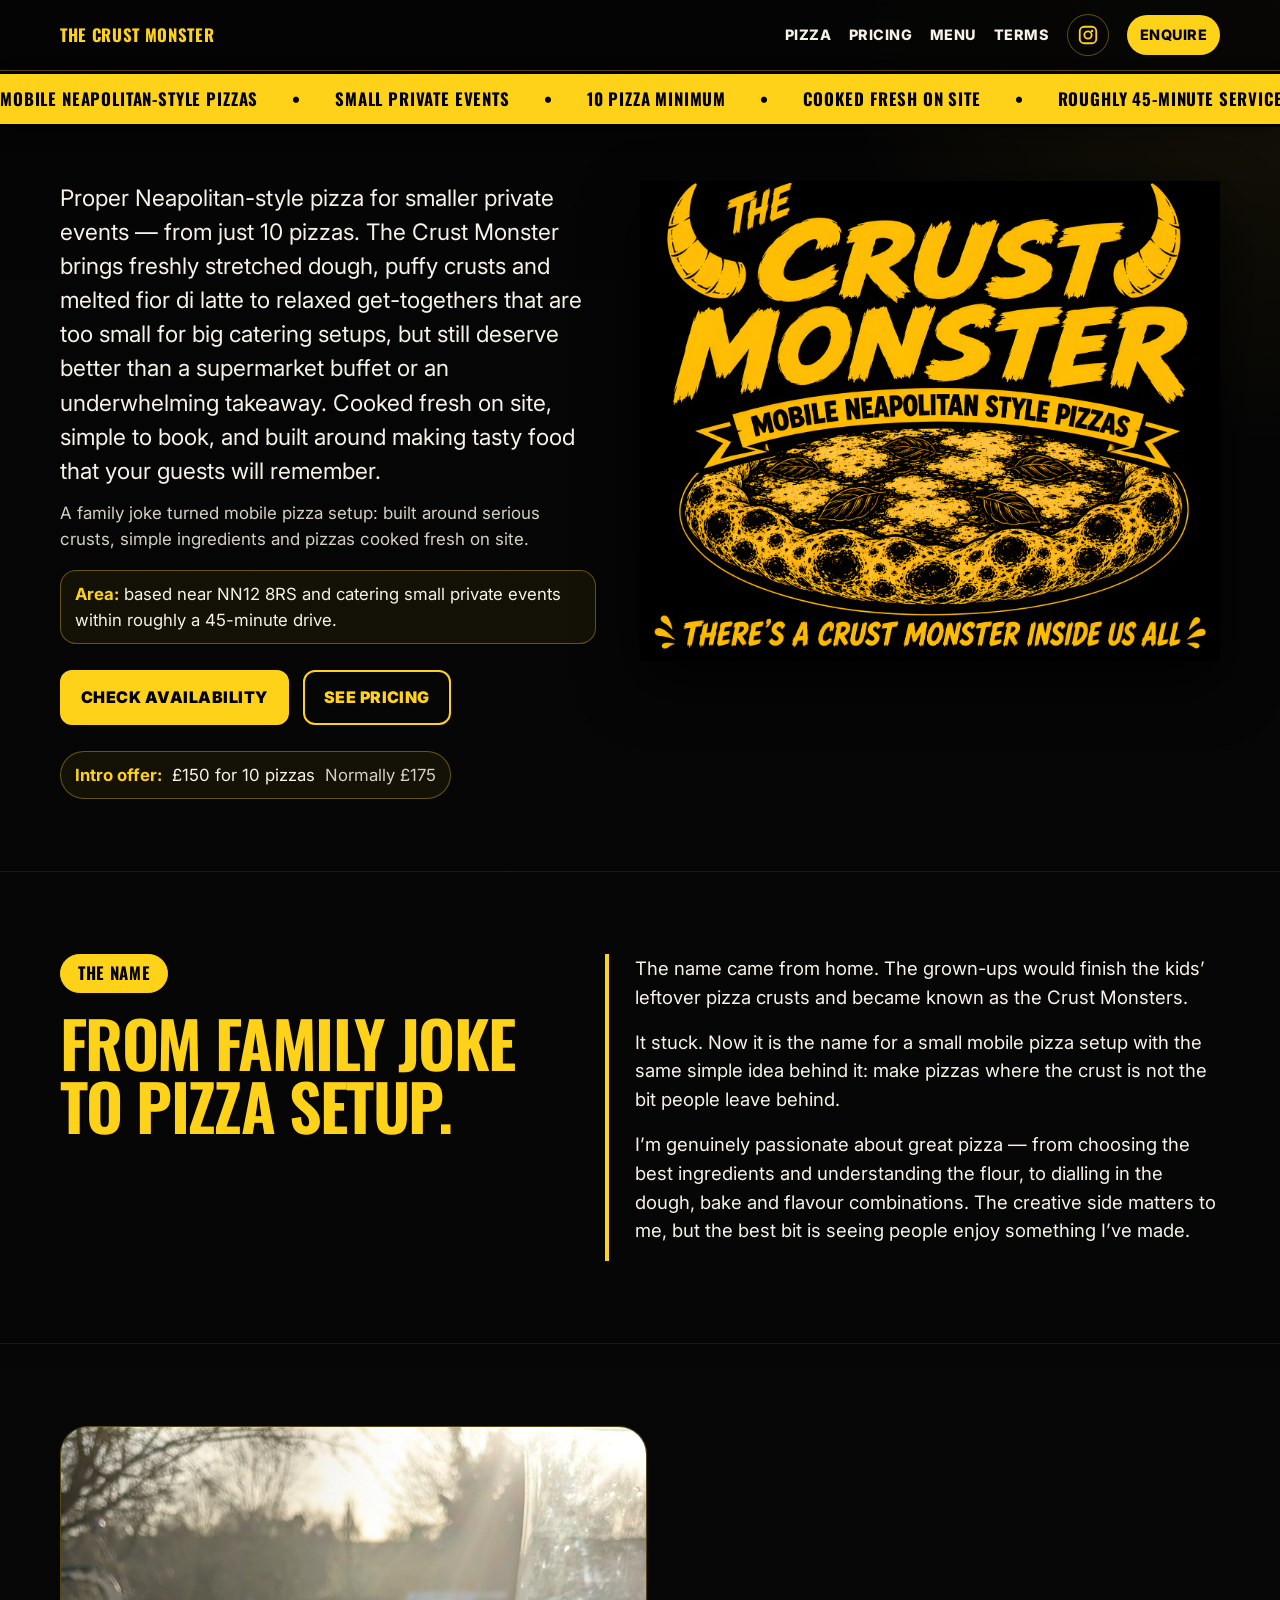
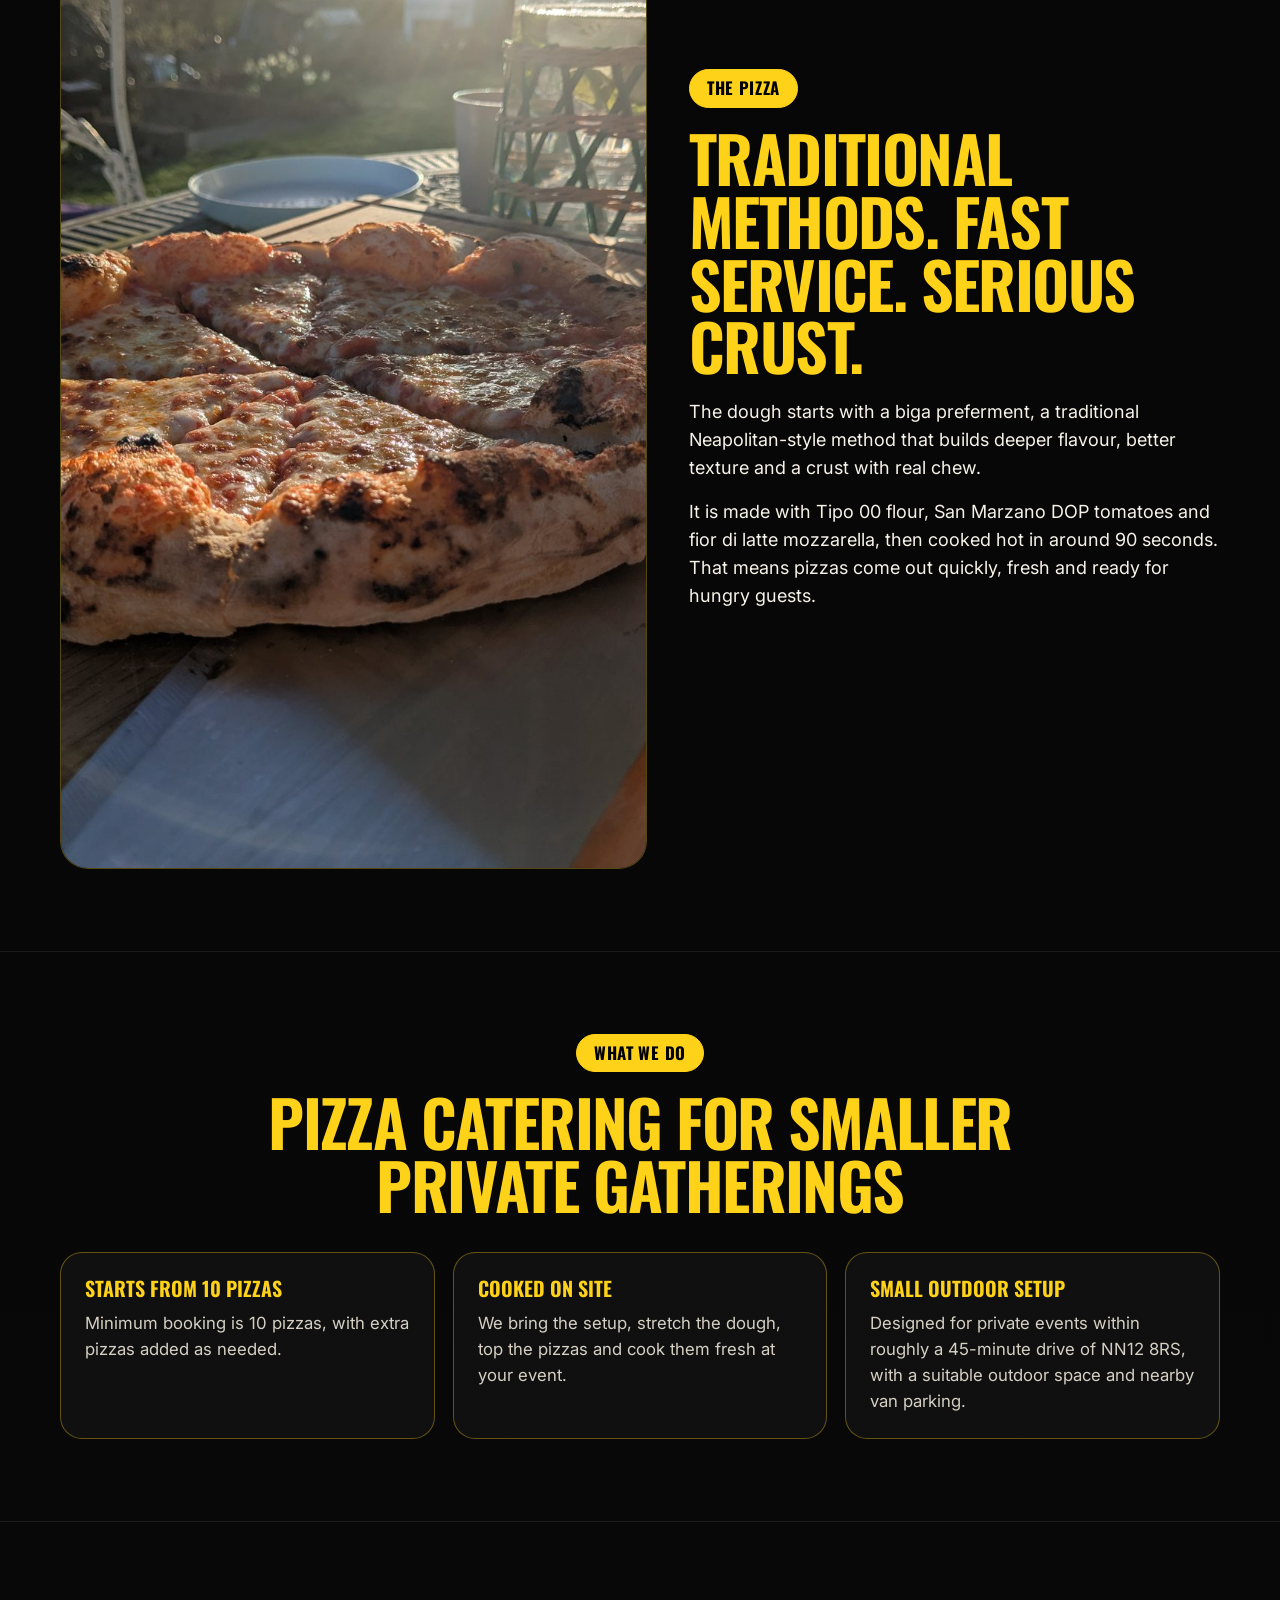
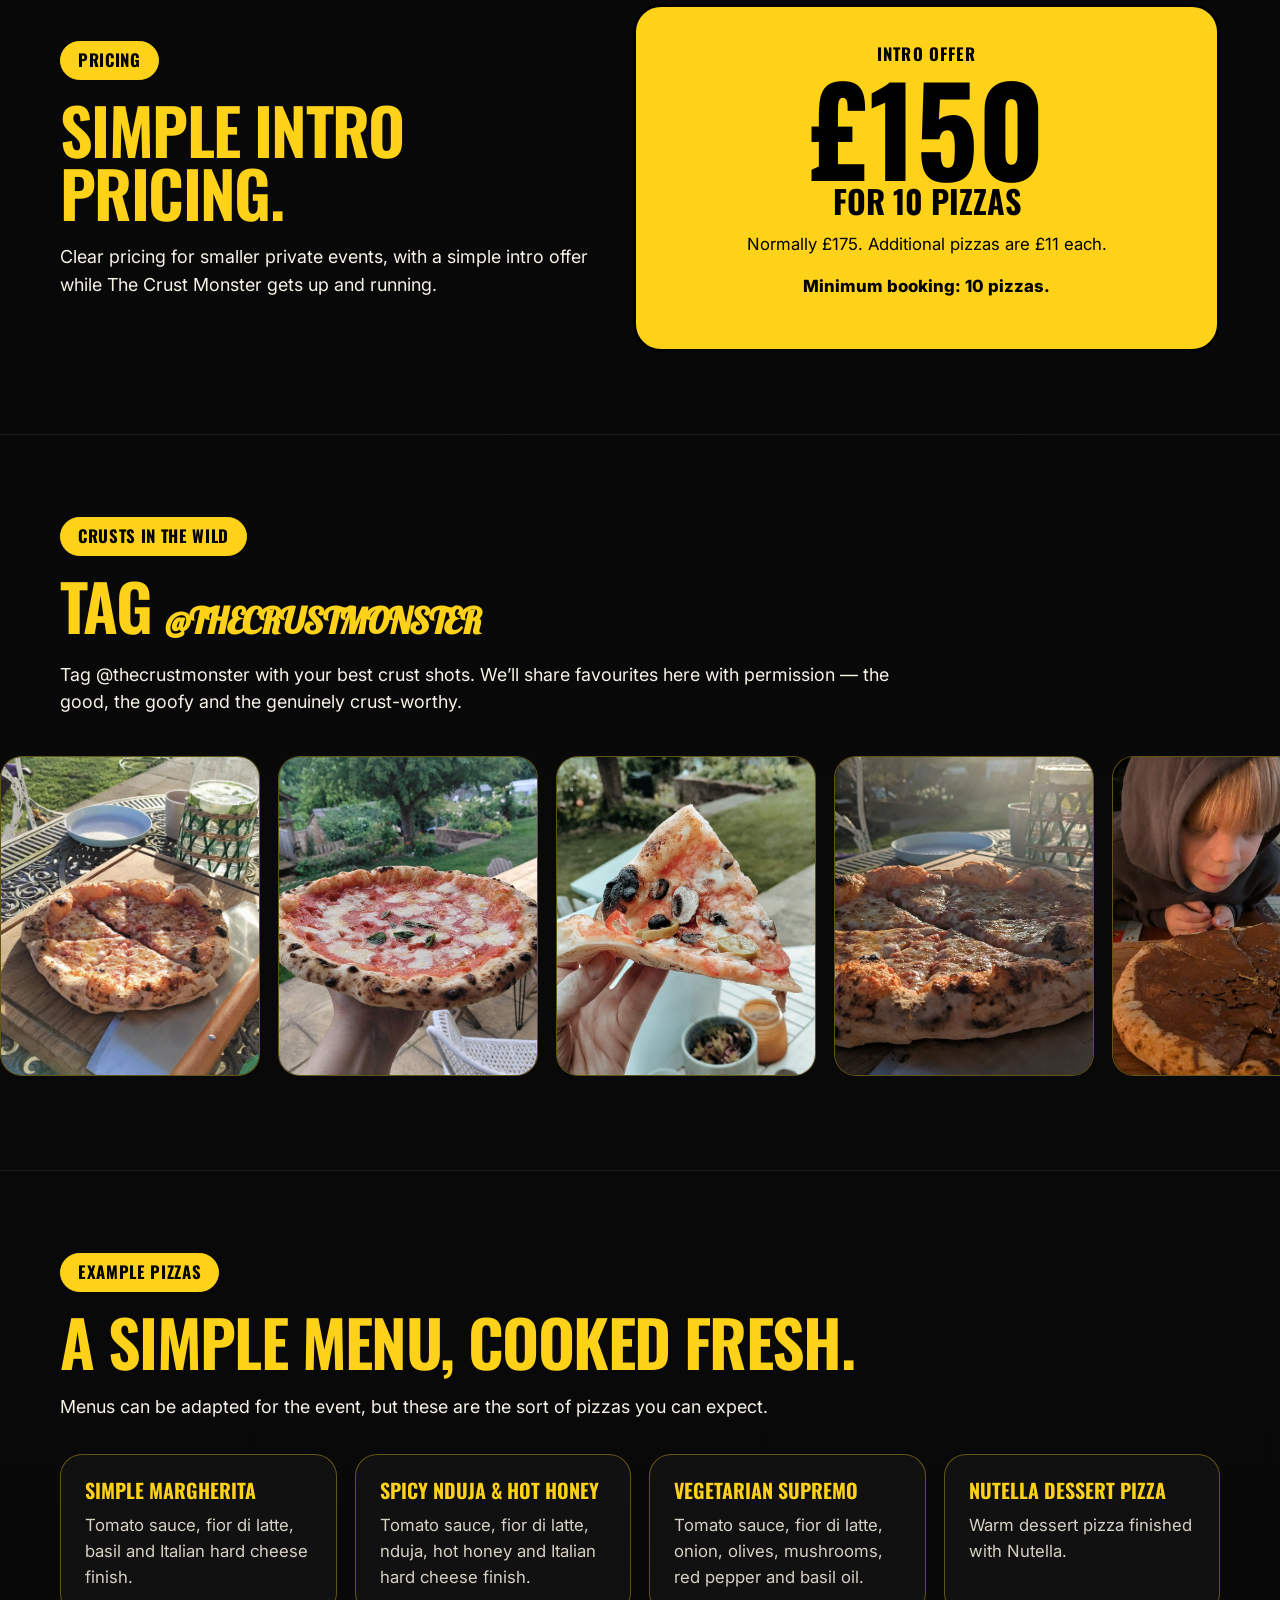
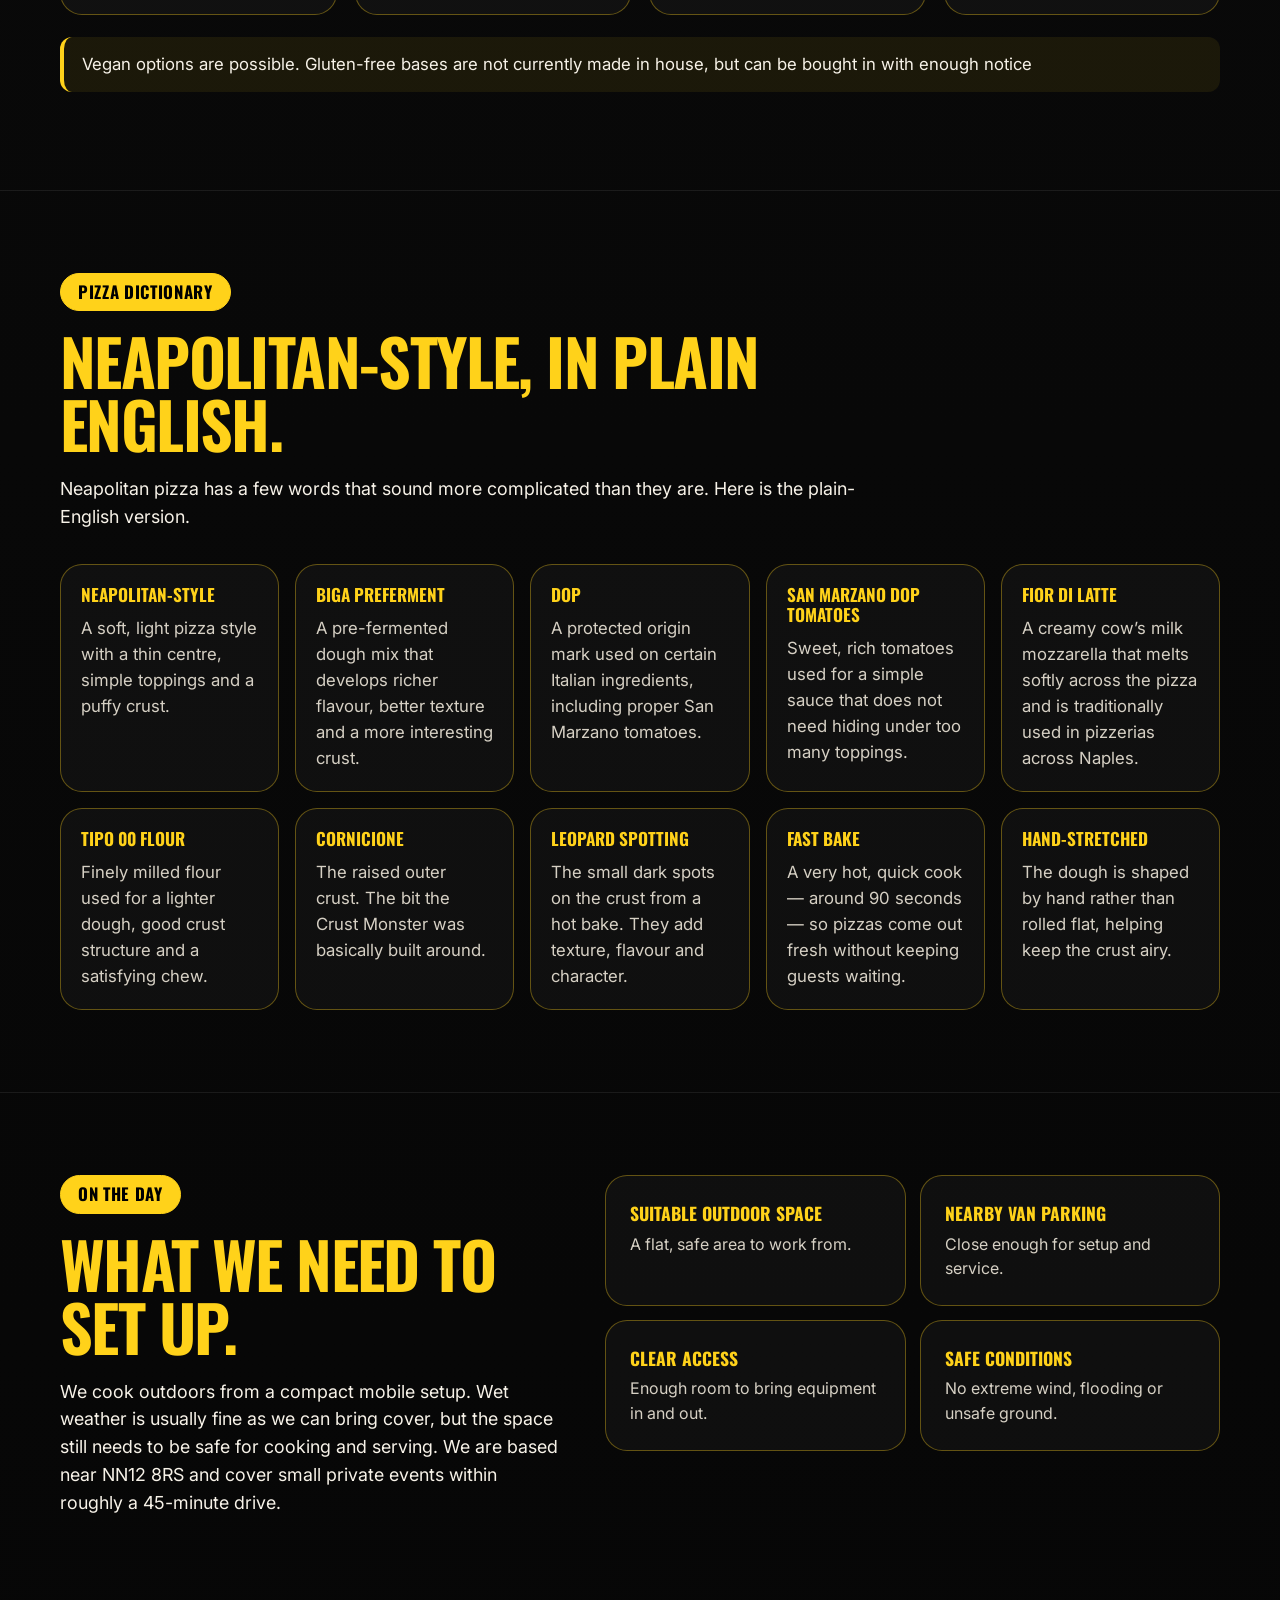
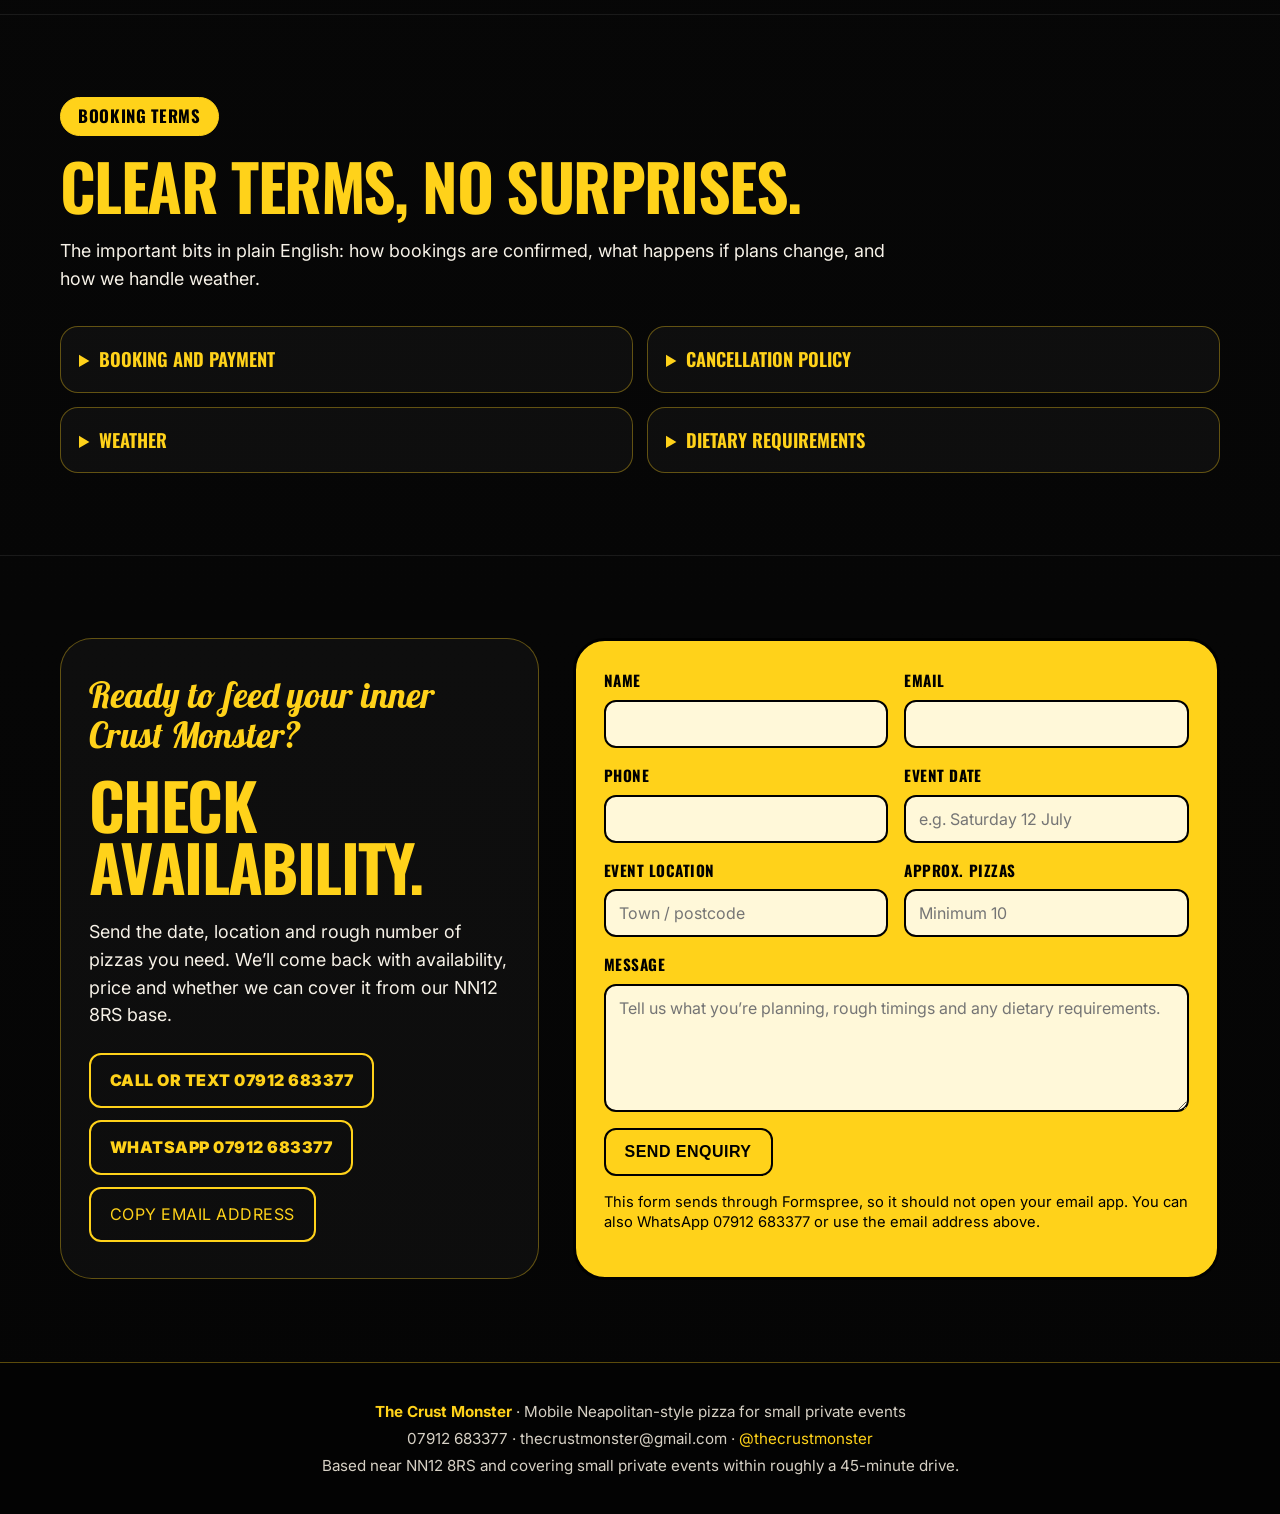
==== commit 814ccaef: "Update index.html" ====
--- a/index.html
+++ b/index.html
@@ -167,7 +167,7 @@
 <div class="hero-copy">
 
 <h1 class="visually-hidden">The Crust Monster mobile Neapolitan-style pizza catering for small private events</h1>
-<p class="hero-lead">Proper Neapolitan-style pizza for smaller private events — from just 10 pizzas. The Crust Monster brings freshly stretched dough, puffy crusts and melted fior di latte to relaxed get-togethers that are too small for big catering setups, but still deserve better than takeaway. Cooked fresh on site, simple to book, and built around making the crust the bit nobody wants to leave behind.</p>
+<p class="hero-lead">Proper Neapolitan-style pizza for smaller private events — from just 10 pizzas. The Crust Monster brings freshly stretched dough, puffy crusts and melted fior di latte to relaxed get-togethers that are too small for big catering setups, but still deserve better than a supermarket buffet or an underwhelming takeaway. Cooked fresh on site, simple to book, and built around making tasty food that your guests will remember.</p>
 <p class="hero-story">A family joke turned mobile pizza setup: built around serious crusts, simple ingredients and pizzas cooked fresh on site.</p>
 <p class="area-flag"><strong>Area:</strong> based near NN12 8RS and catering small private events within roughly a 45-minute drive.</p>
 <div class="hero-actions">
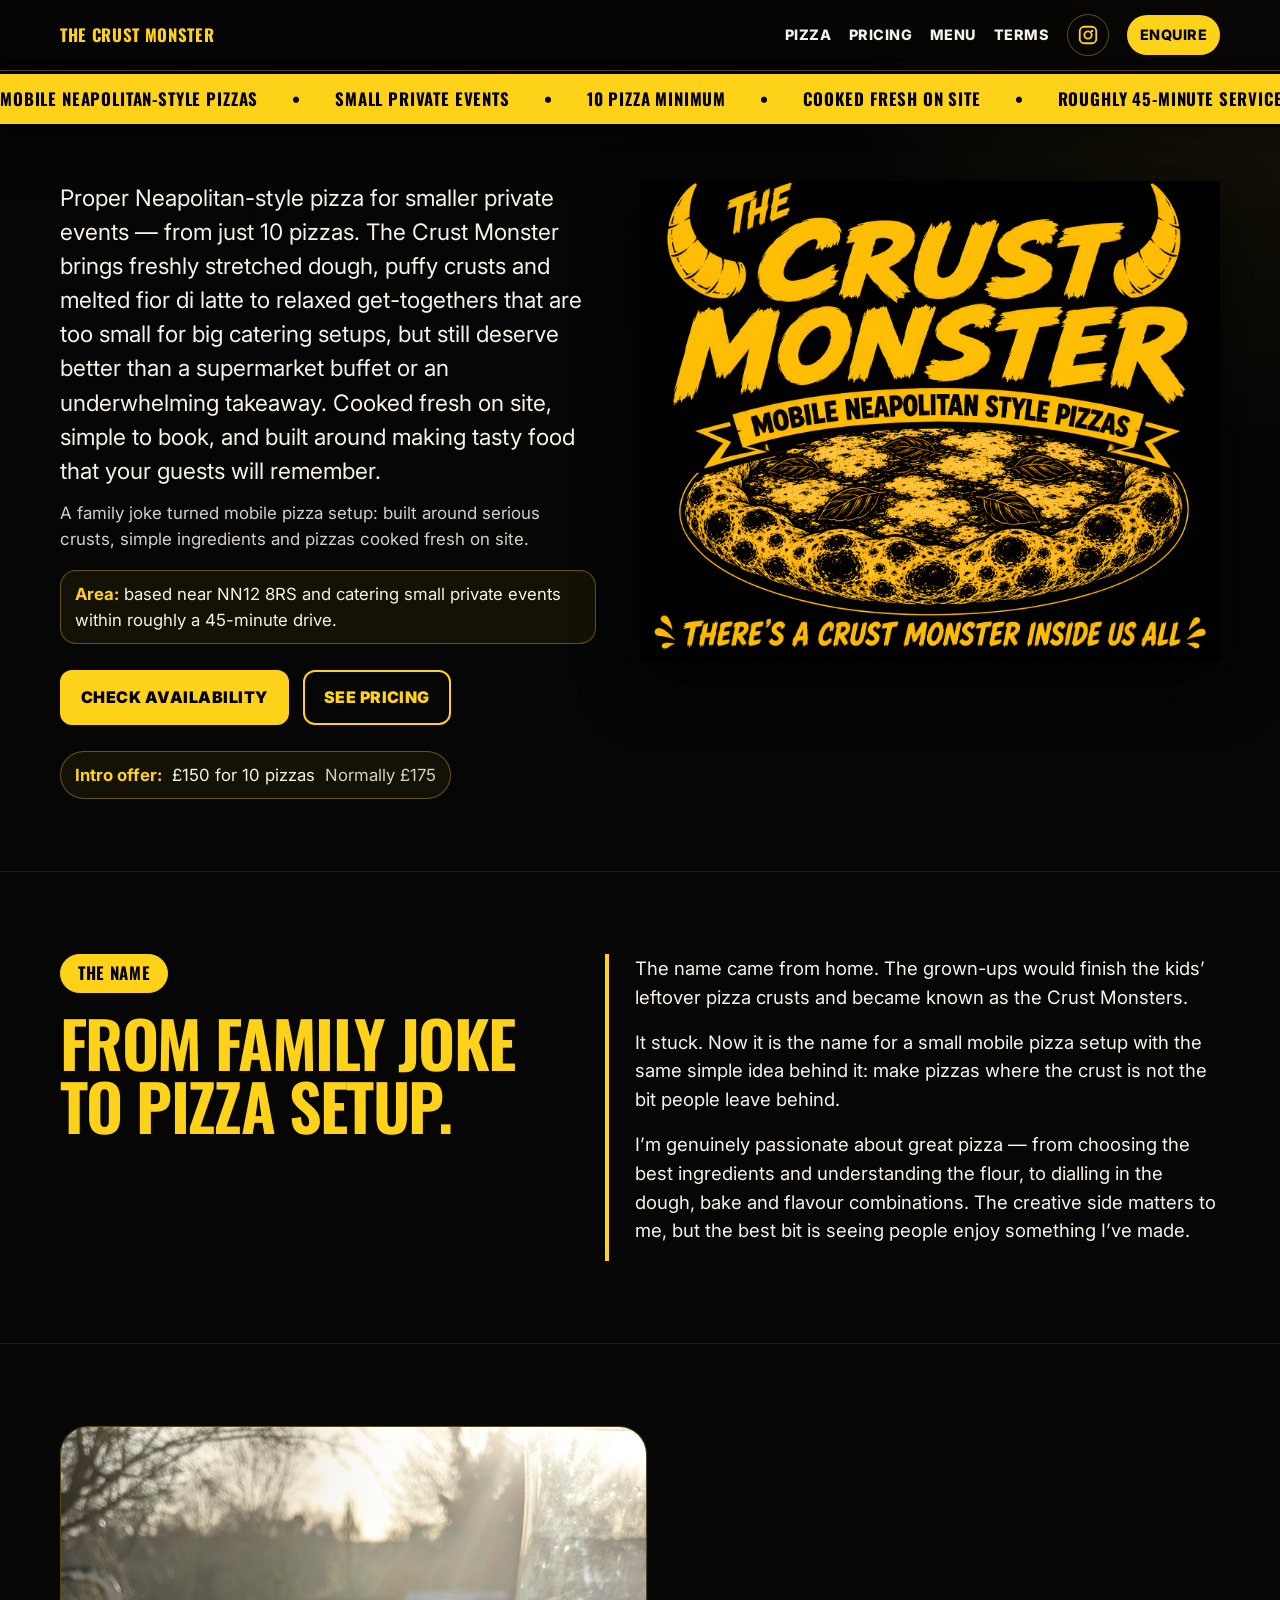
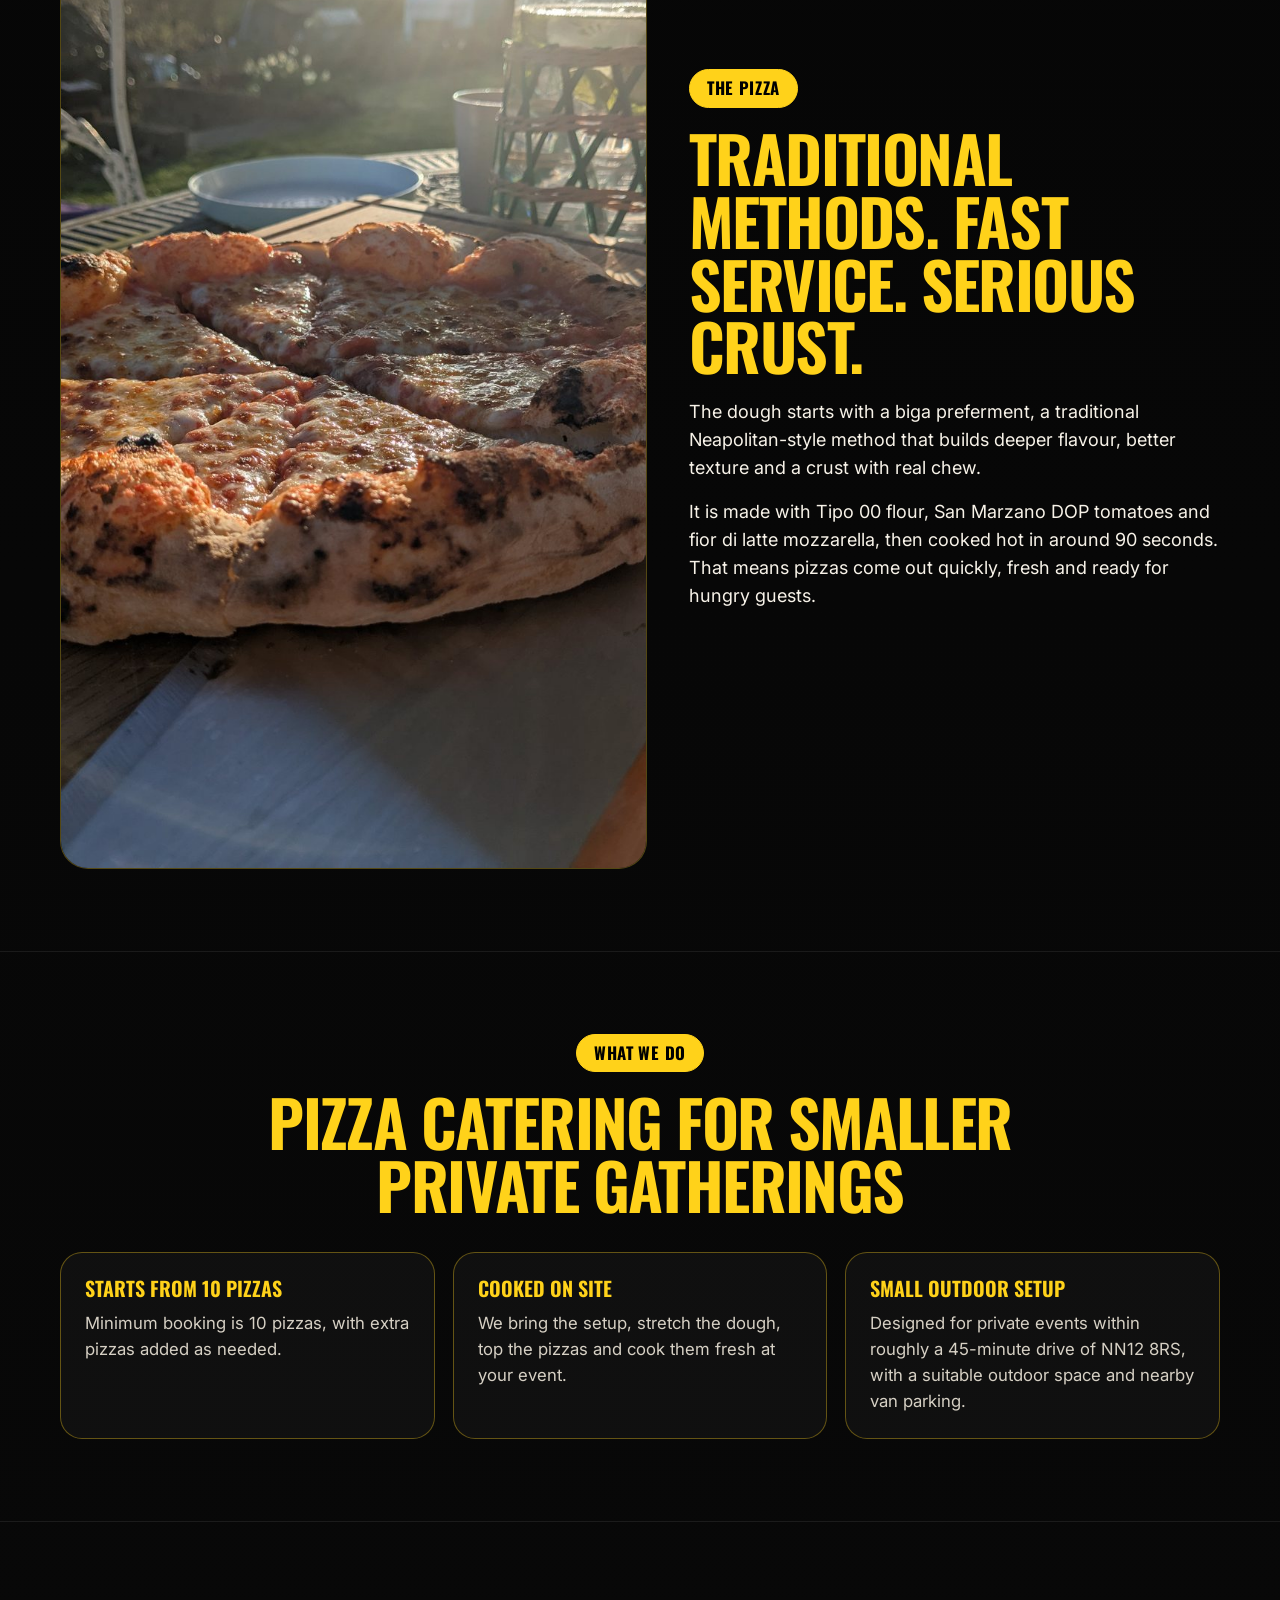
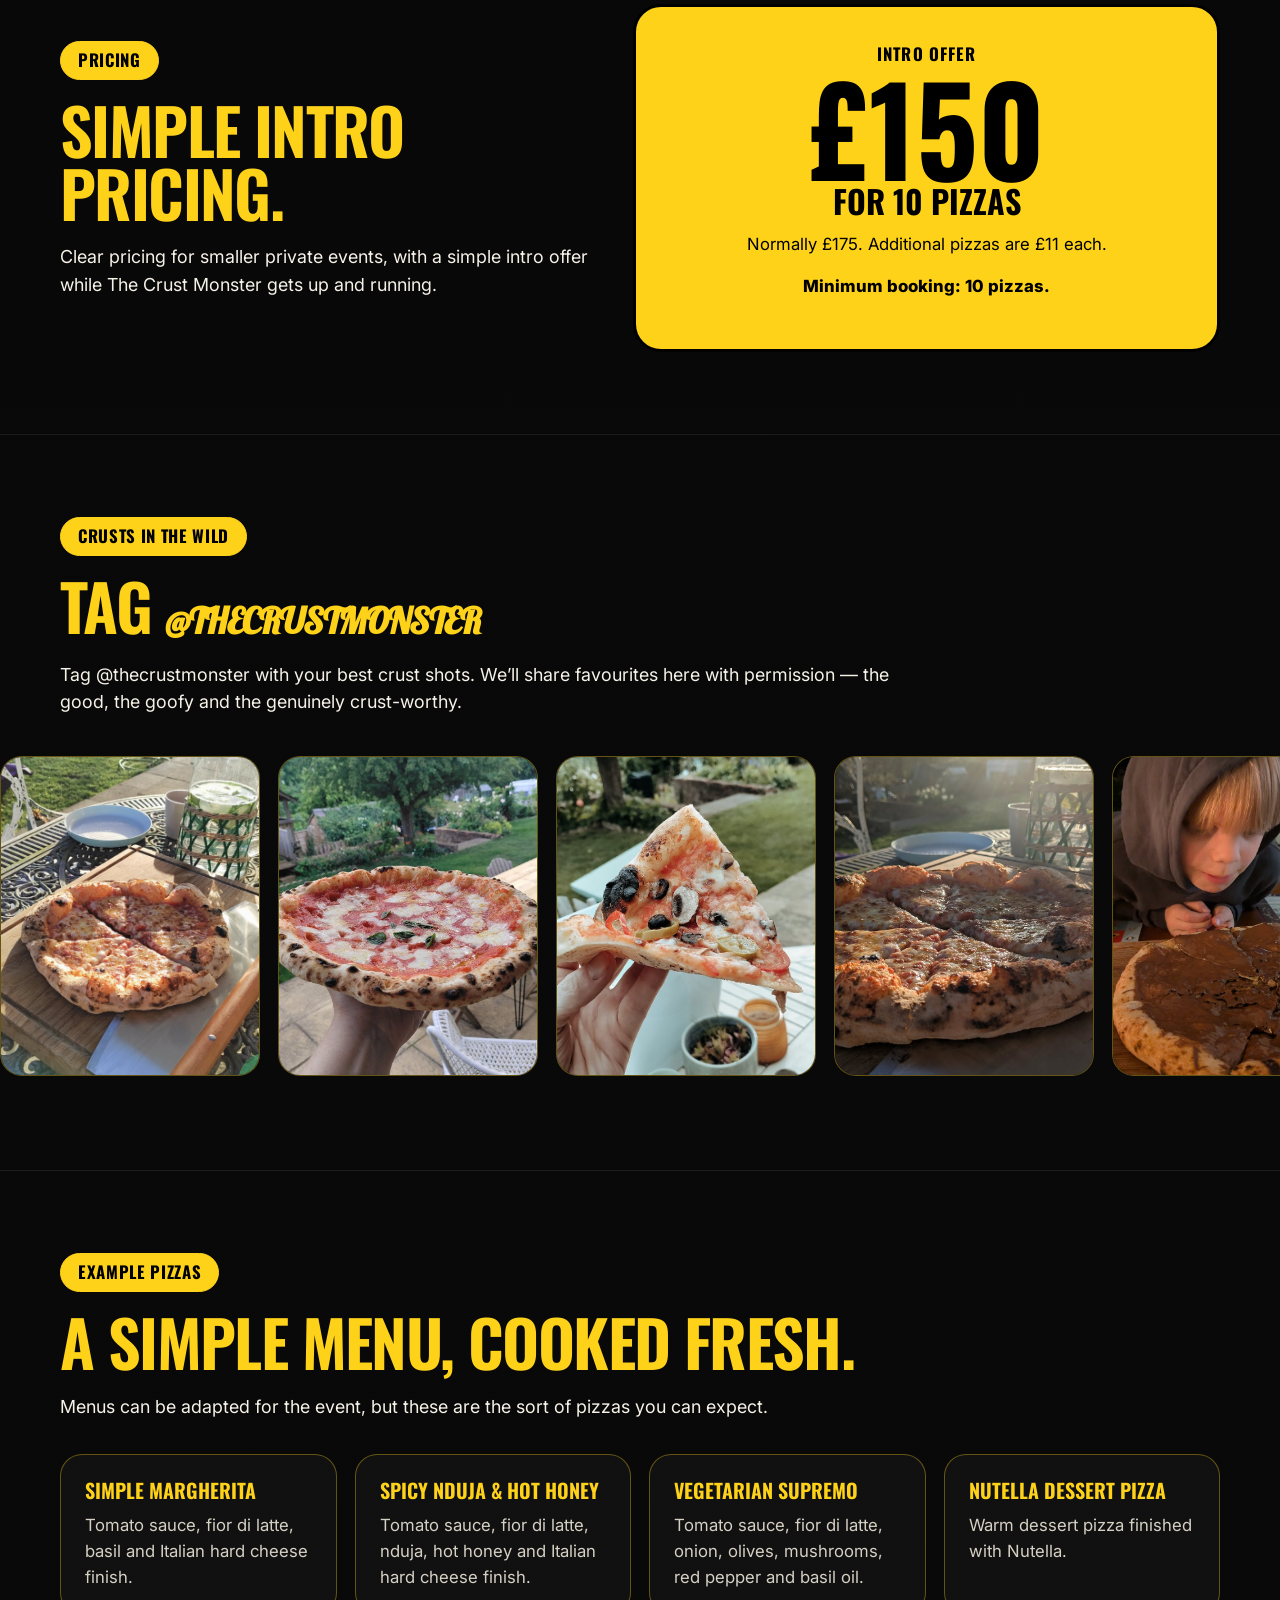
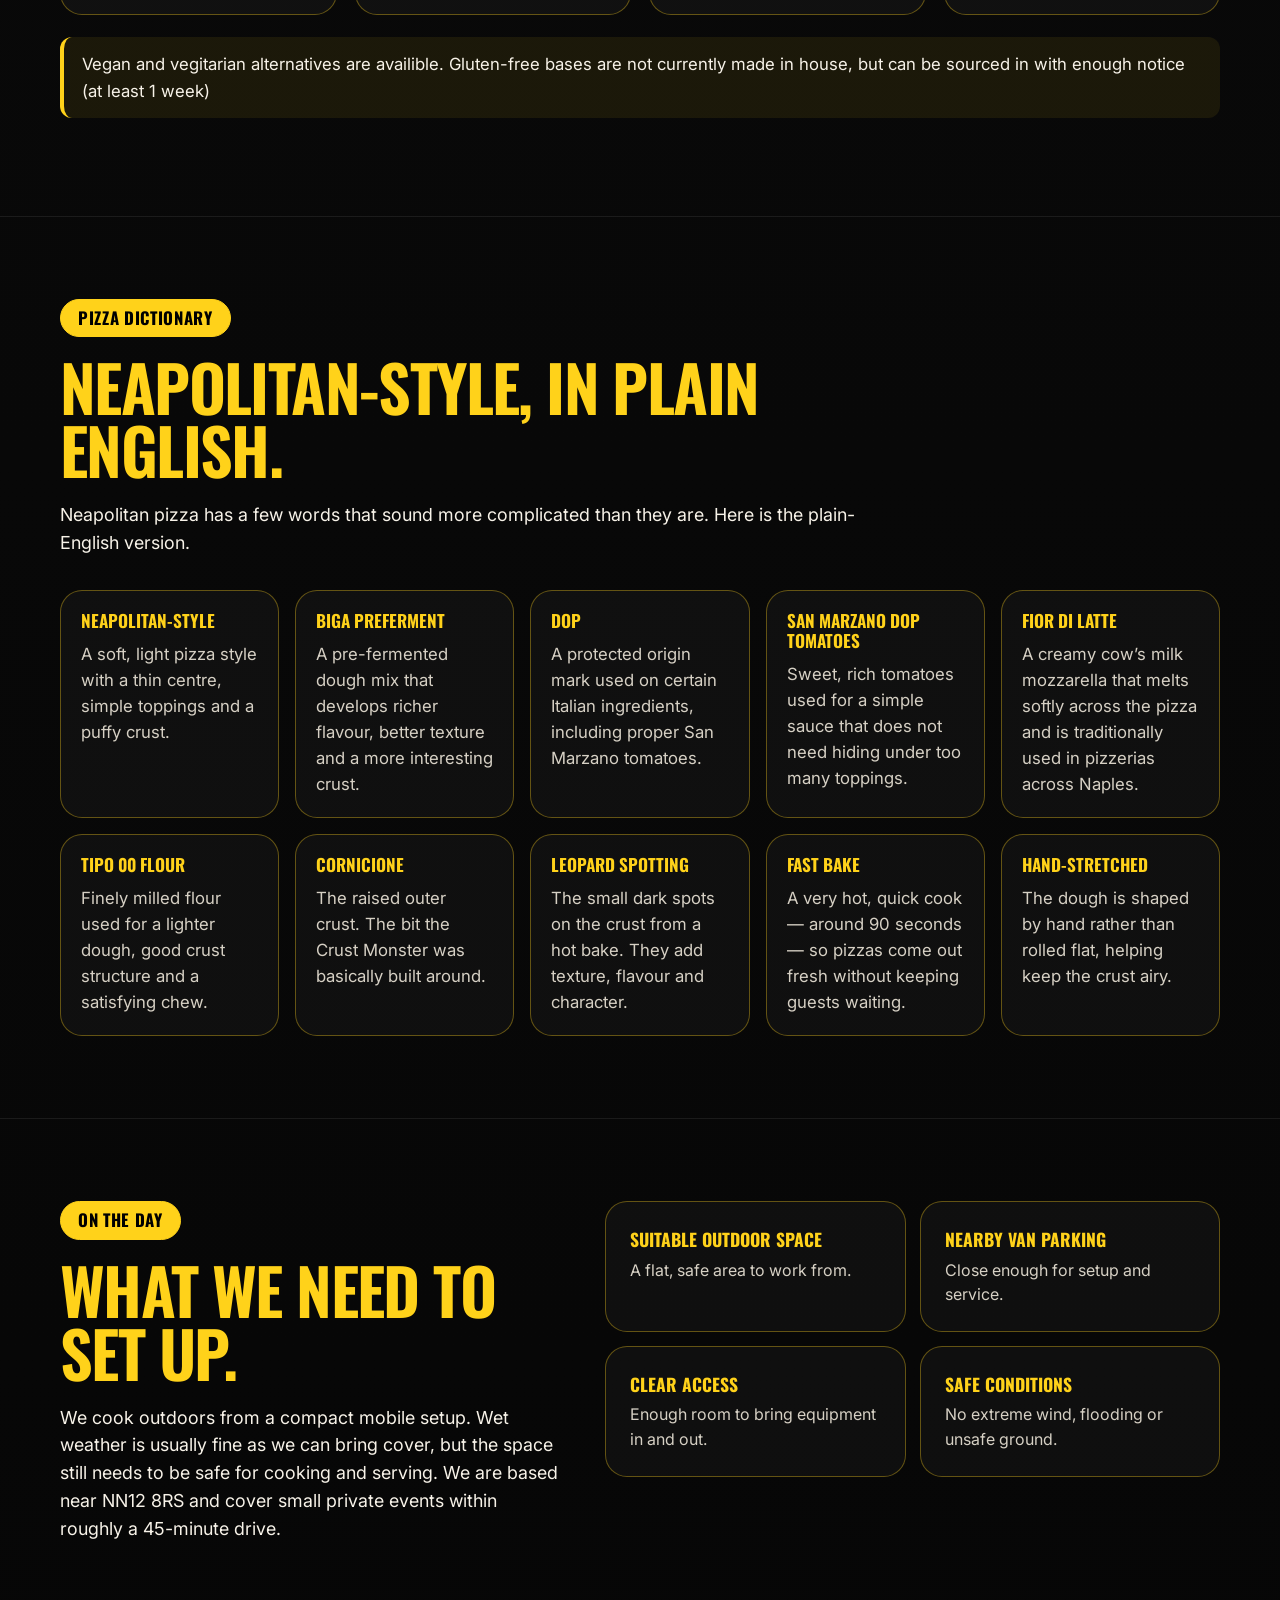
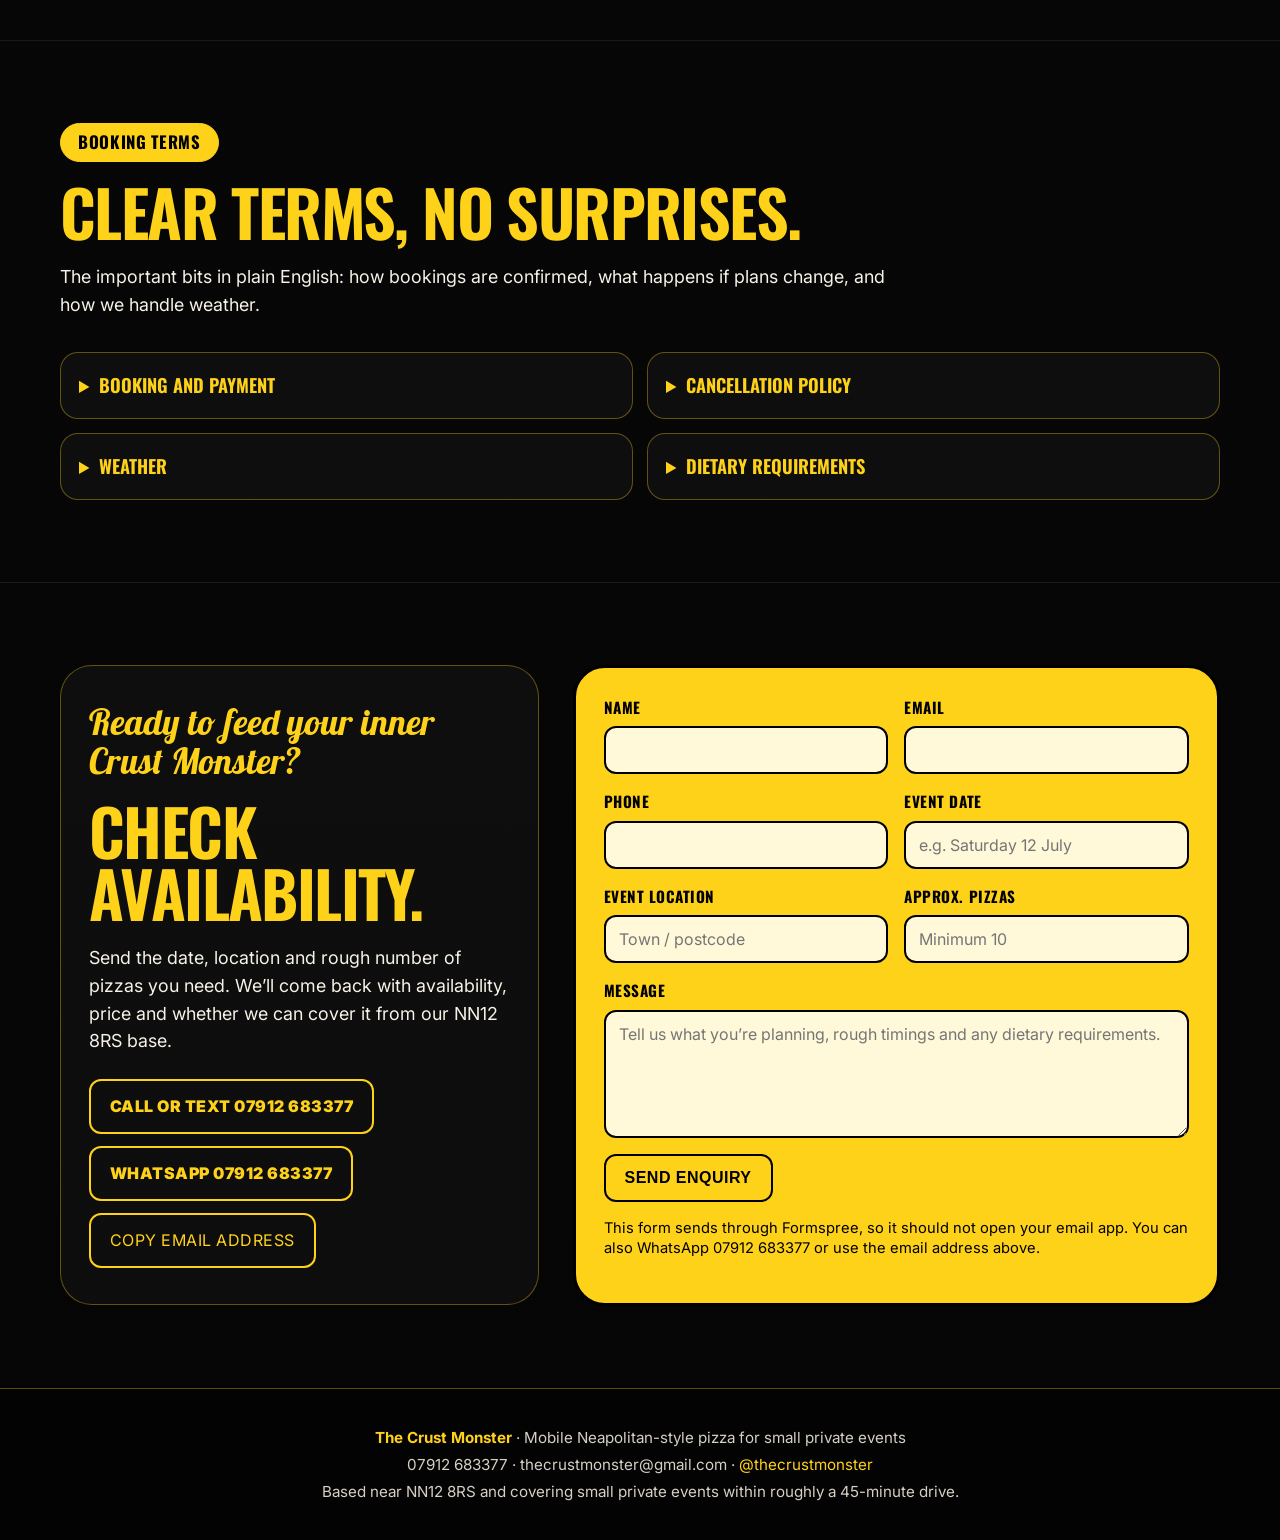
==== commit e74a1af5: "Update index.html" ====
--- a/index.html
+++ b/index.html
@@ -308,7 +308,7 @@
 <p>Warm dessert pizza finished with Nutella.</p>
 </article>
 </div>
-<p class="note">Vegan options are possible. Gluten-free bases are not currently made in house, but can be bought in with enough notice</p>
+<p class="note">Vegan and vegitarian alternatives are availible. Gluten-free bases are not currently made in house, but can be sourced in with enough notice (at least 1 week)</p>
 </div>
 </section>
 <section class="section glossary">
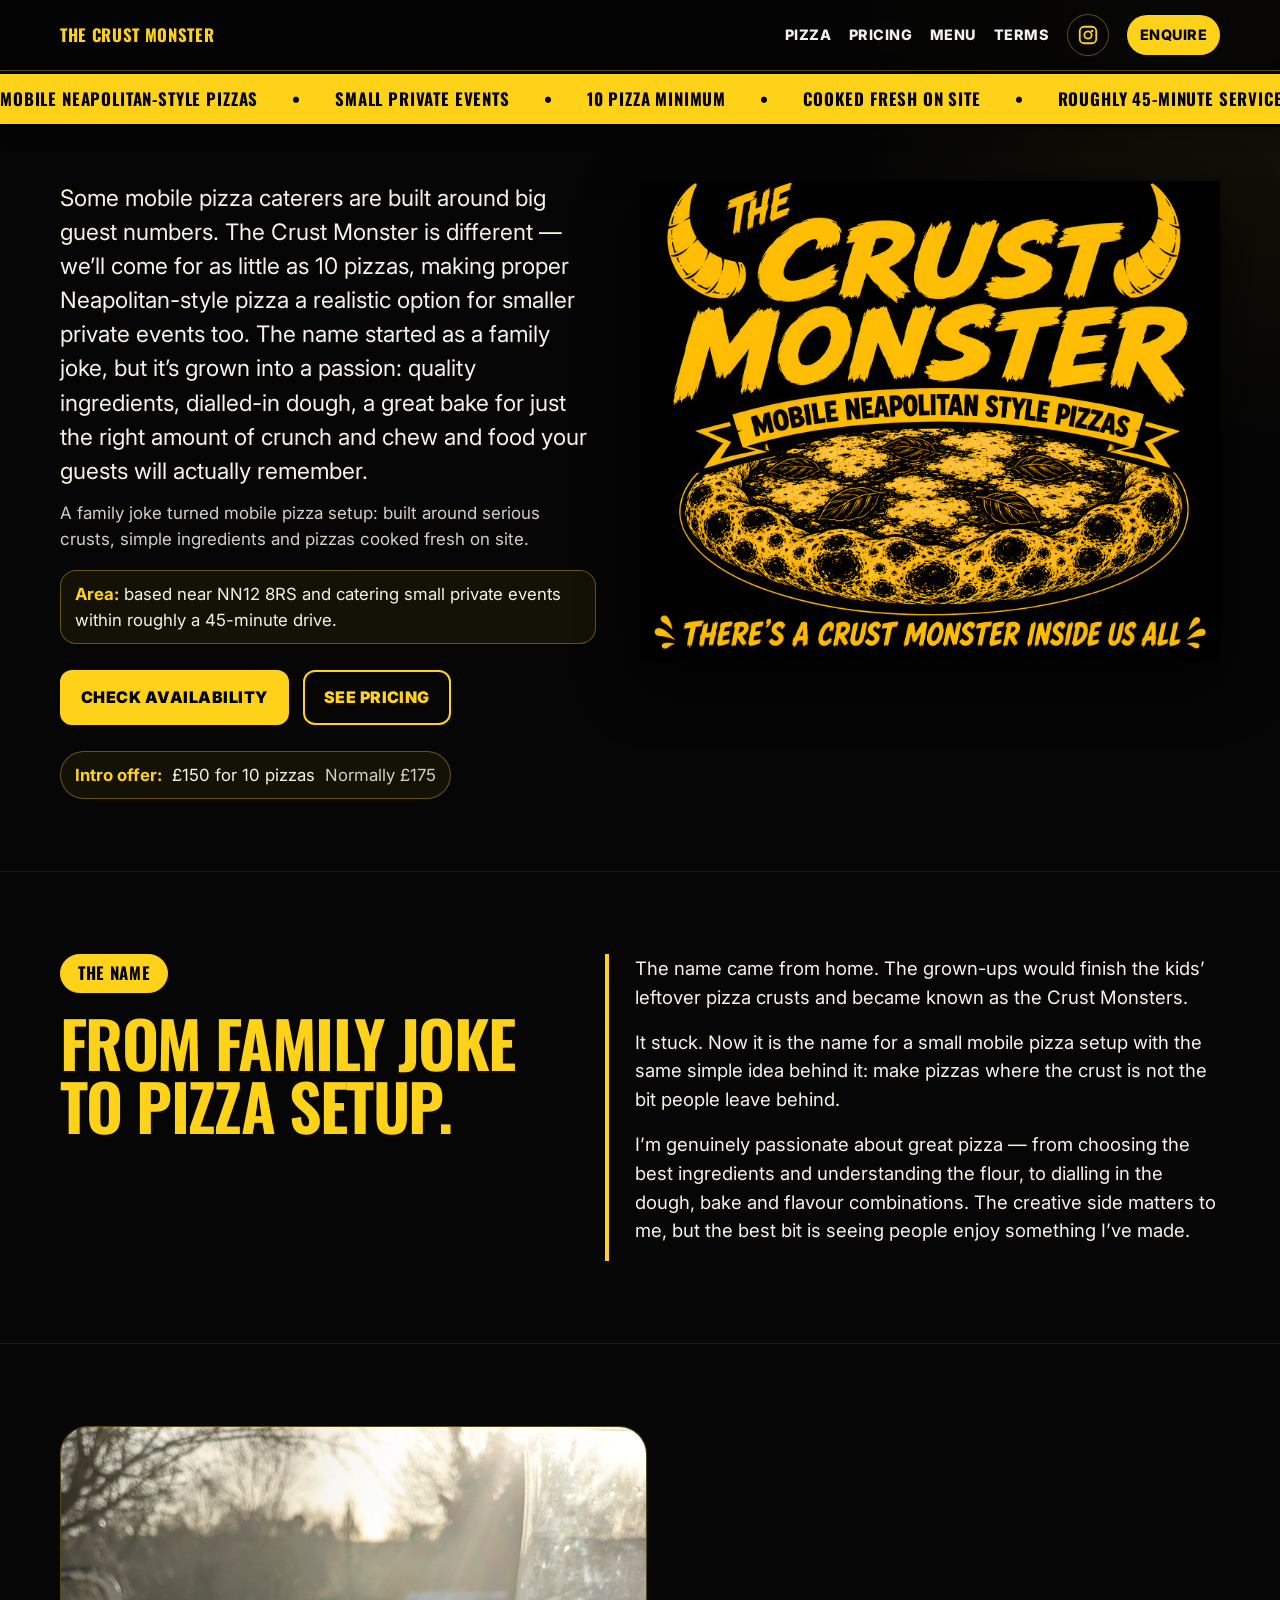
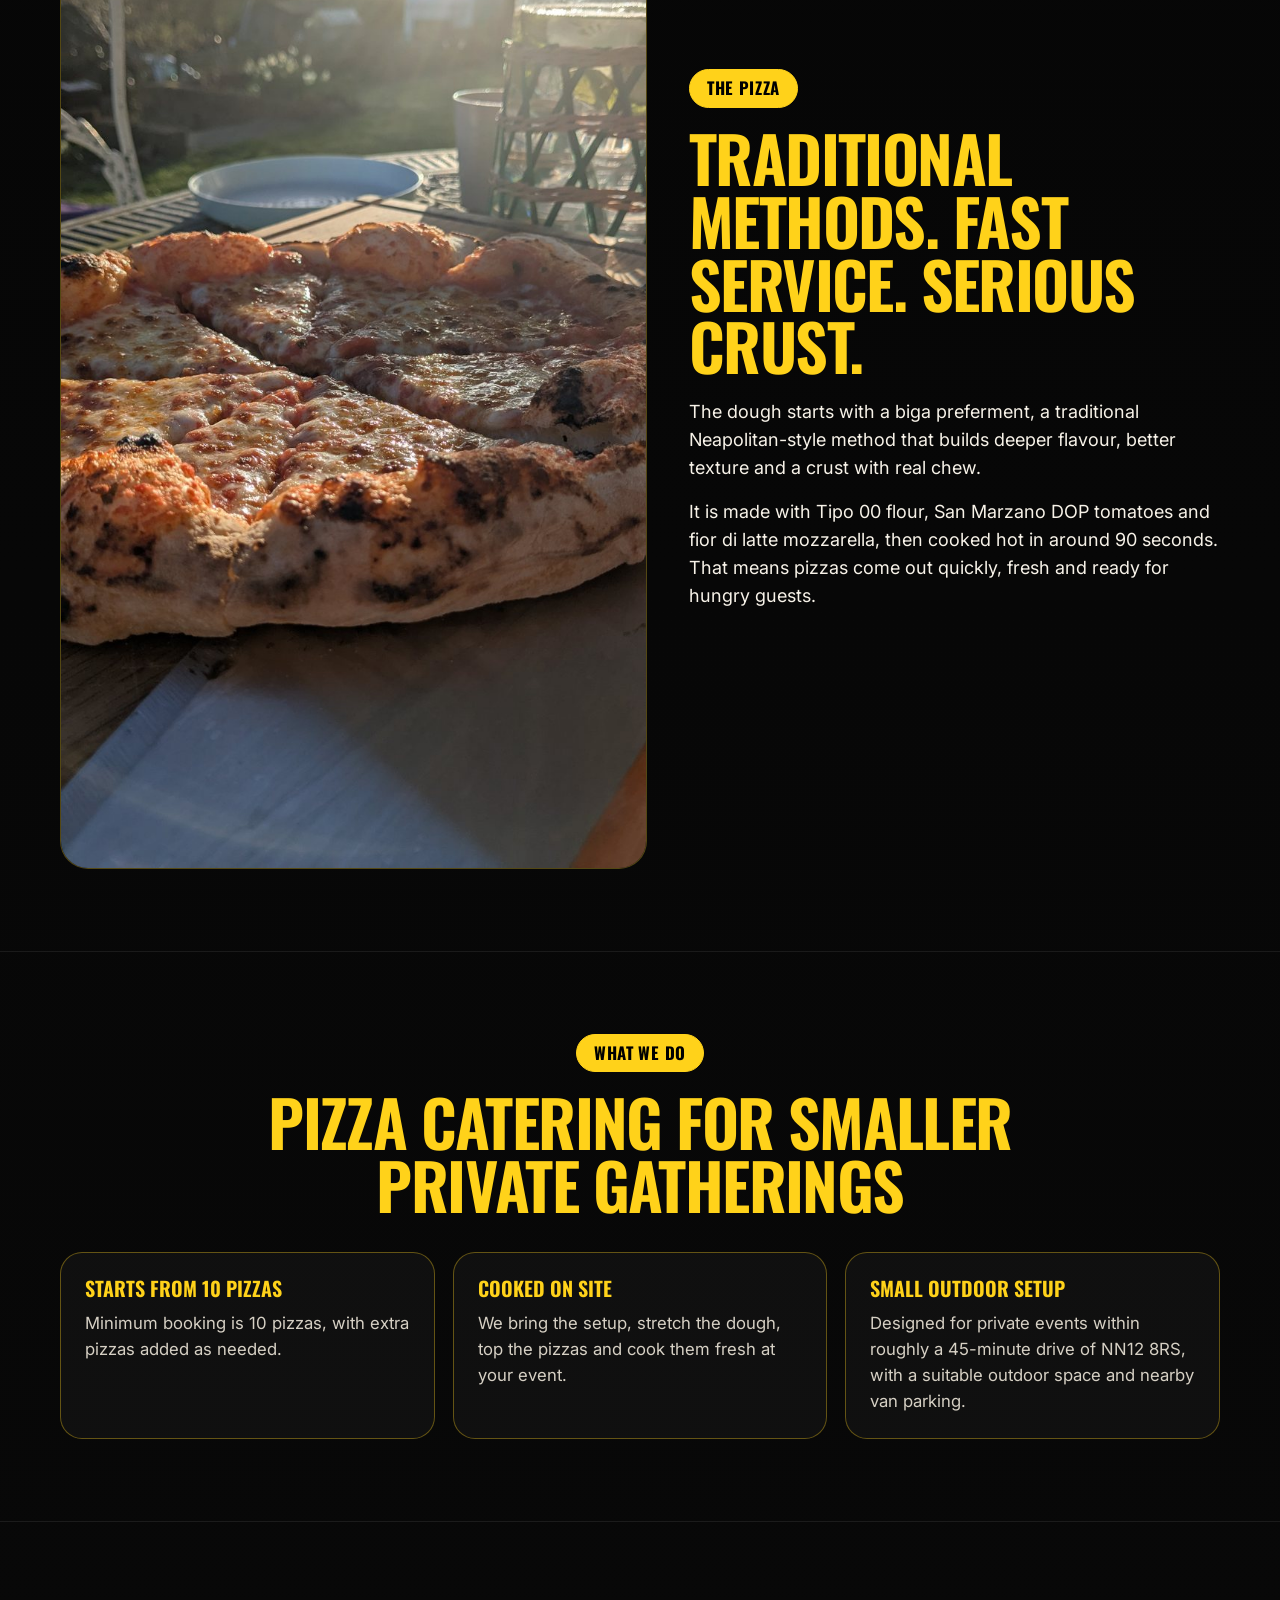
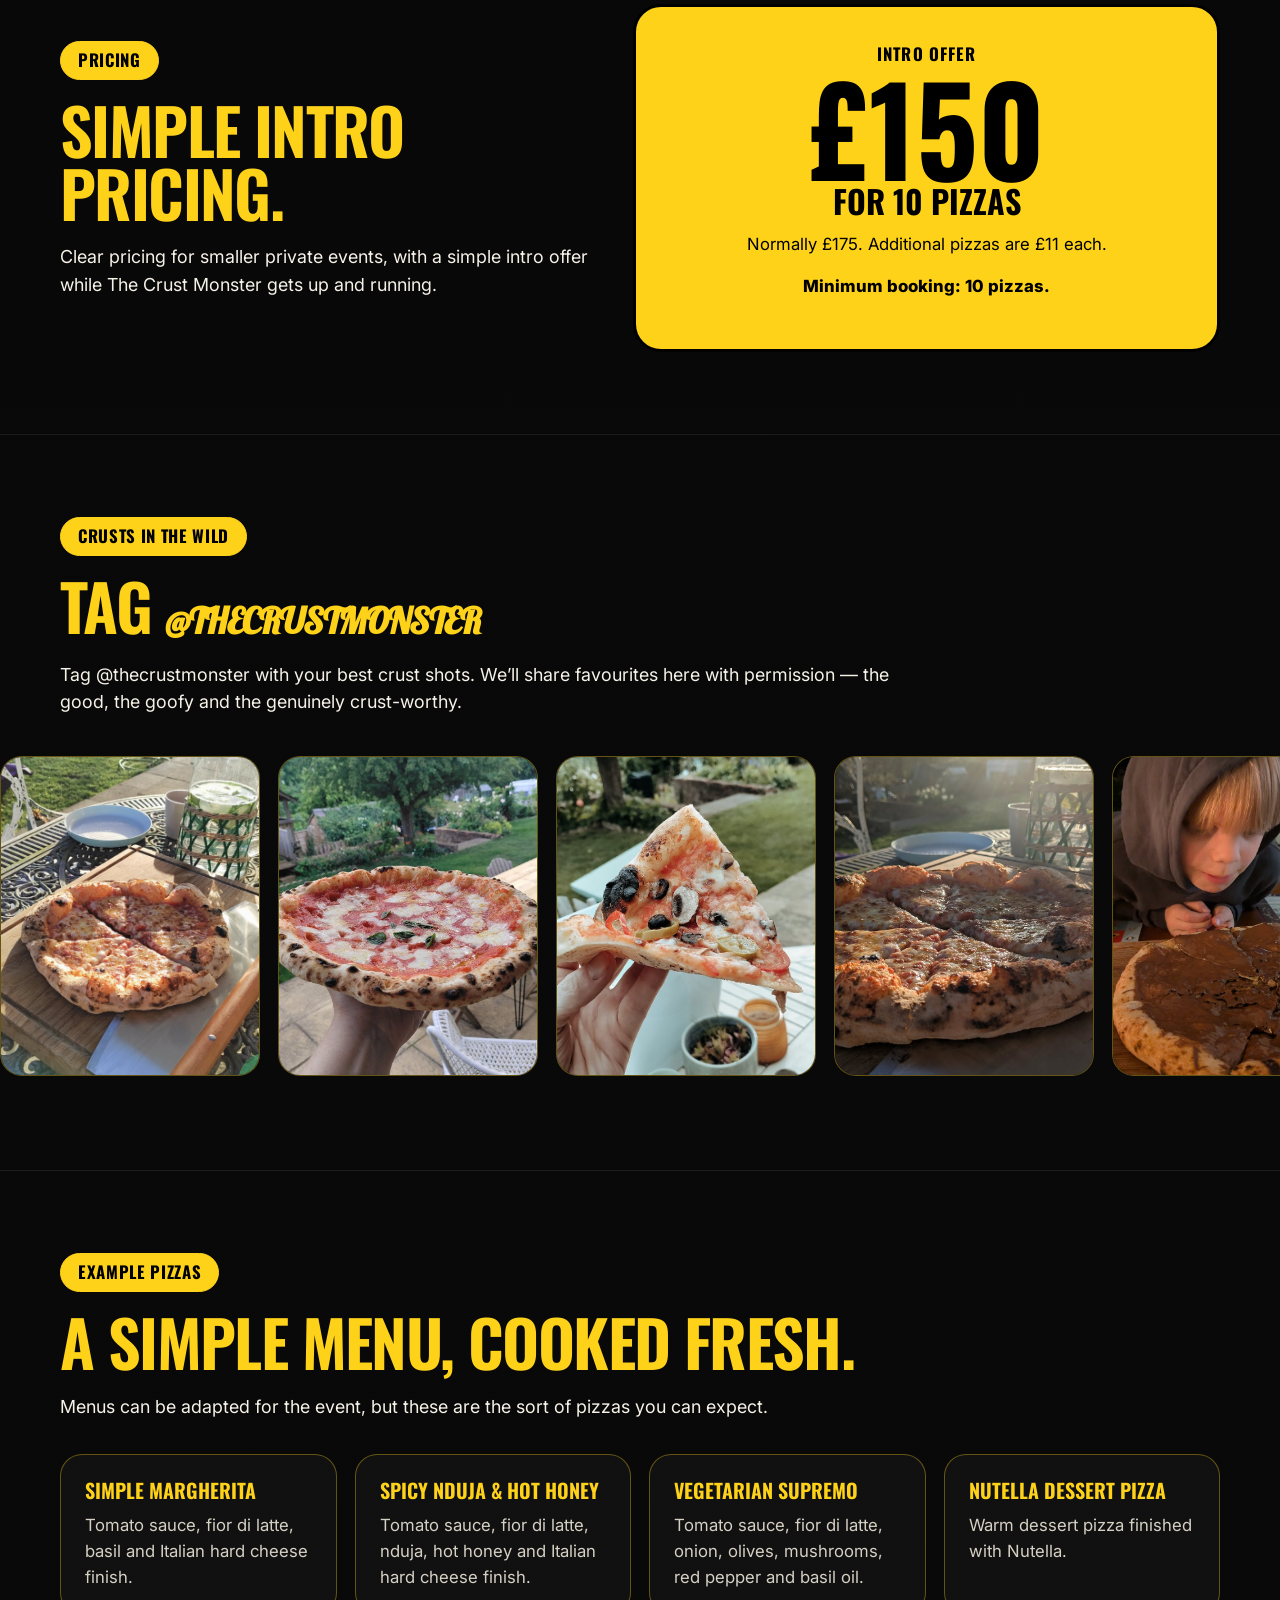
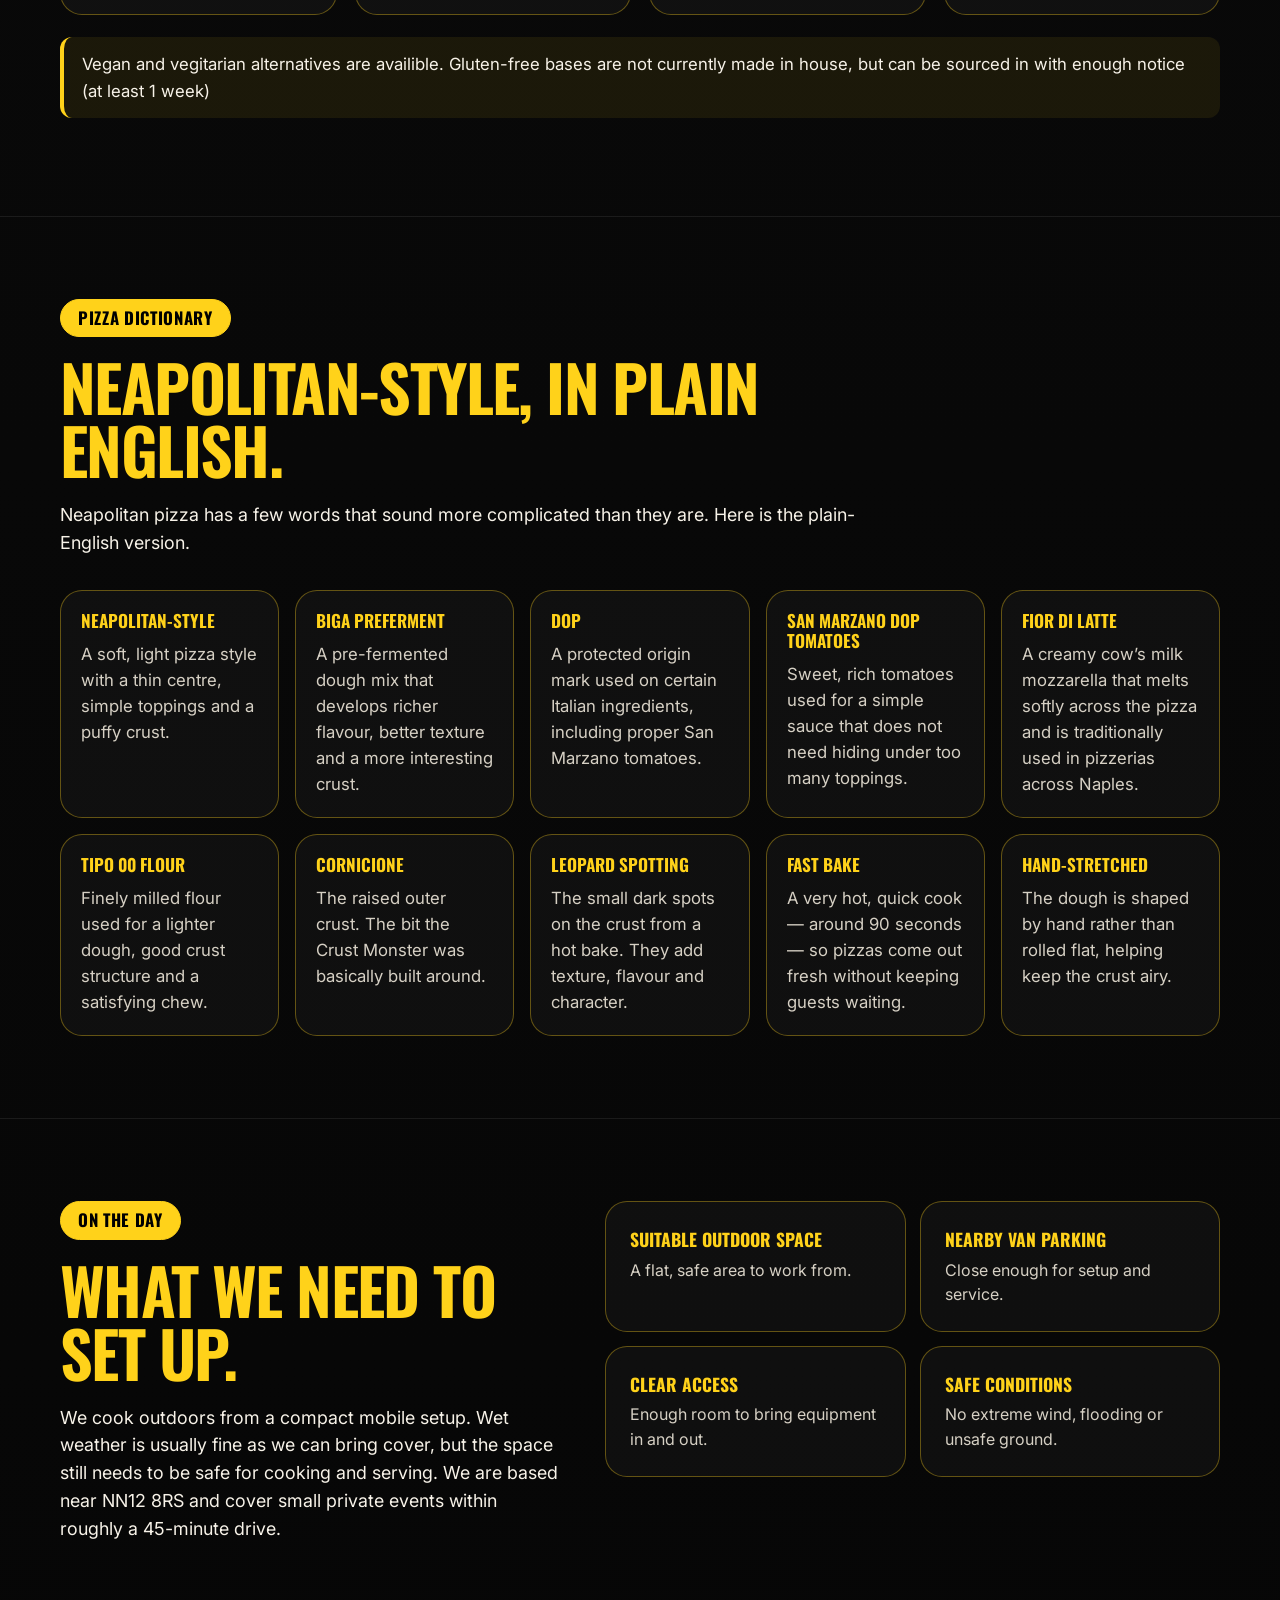
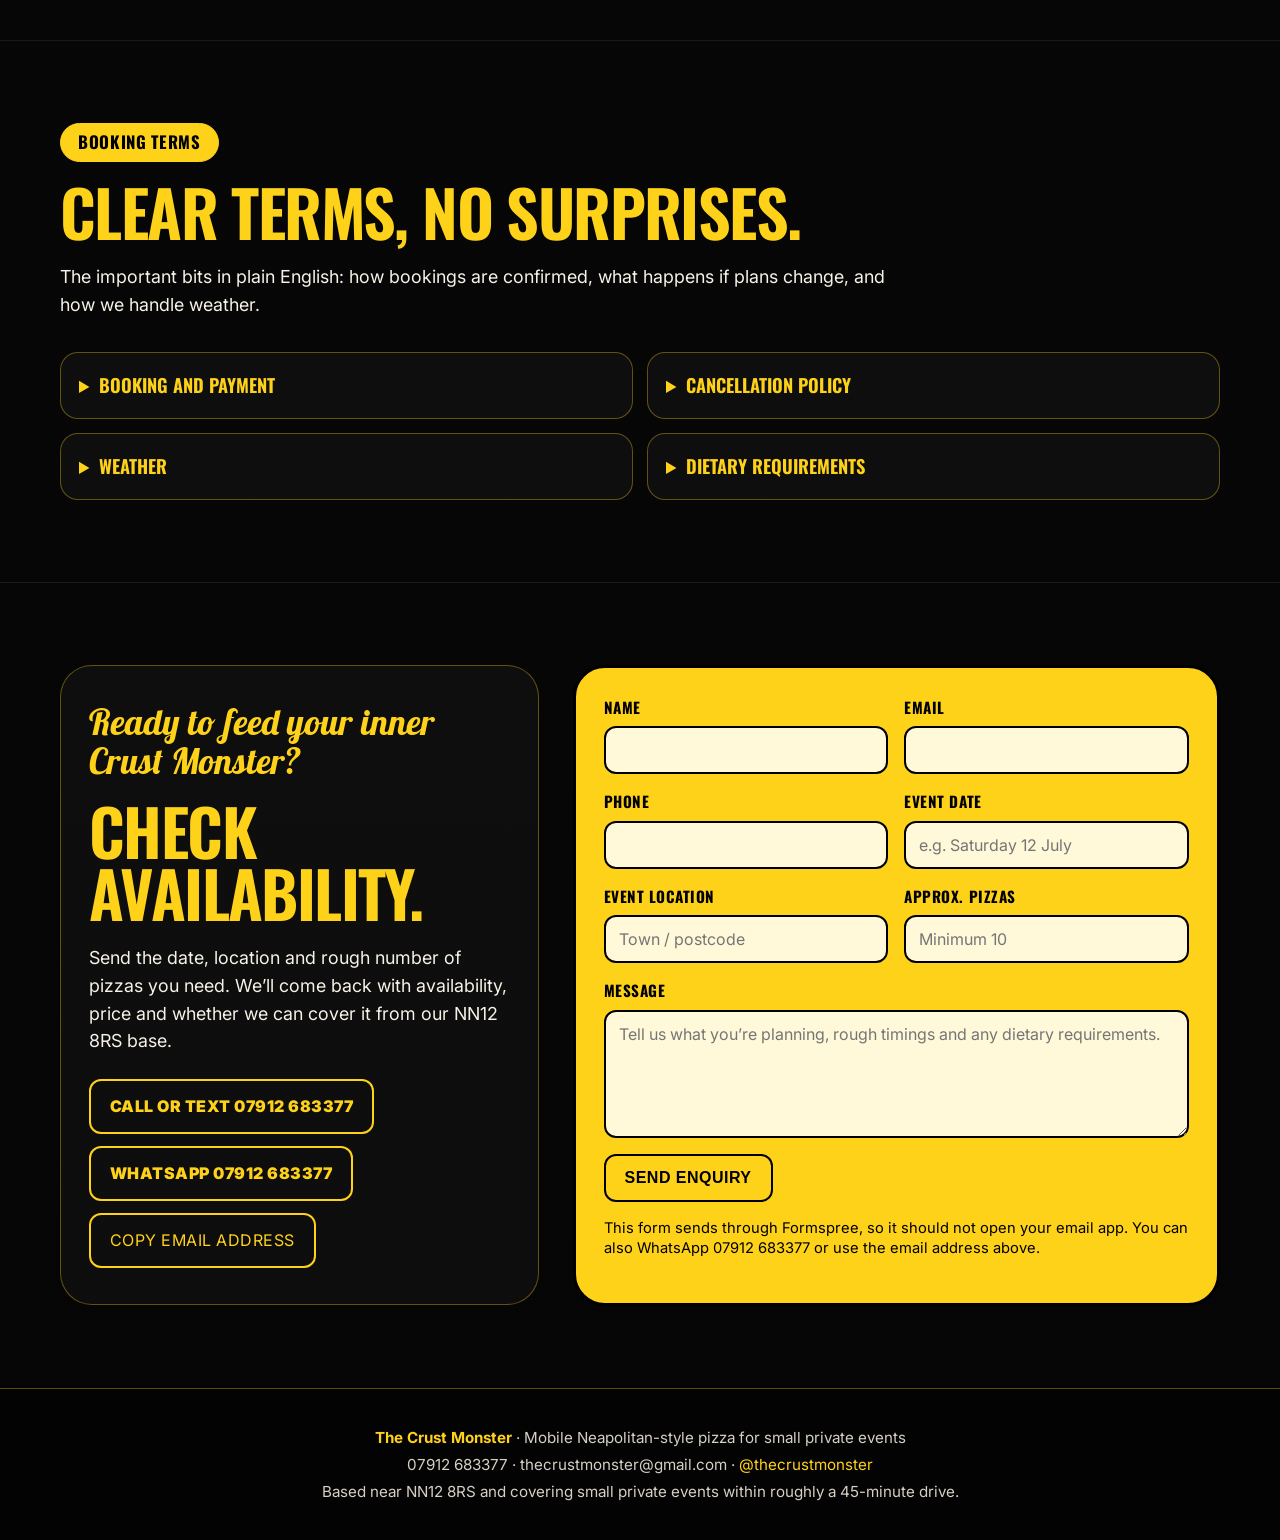
==== commit b4f97619: "Update index.html" ====
--- a/index.html
+++ b/index.html
@@ -167,7 +167,7 @@
 <div class="hero-copy">
 
 <h1 class="visually-hidden">The Crust Monster mobile Neapolitan-style pizza catering for small private events</h1>
-<p class="hero-lead">Proper Neapolitan-style pizza for smaller private events — from just 10 pizzas. The Crust Monster brings freshly stretched dough, puffy crusts and melted fior di latte to relaxed get-togethers that are too small for big catering setups, but still deserve better than a supermarket buffet or an underwhelming takeaway. Cooked fresh on site, simple to book, and built around making tasty food that your guests will remember.</p>
+<p class="hero-lead">Some mobile pizza caterers are built around big guest numbers. The Crust Monster is different — we’ll come for as little as 10 pizzas, making proper Neapolitan-style pizza a realistic option for smaller private events too. The name started as a family joke, but it’s grown into a passion: quality ingredients, dialled-in dough, a great bake for just the right amount of crunch and chew and food your guests will actually remember.</p>
 <p class="hero-story">A family joke turned mobile pizza setup: built around serious crusts, simple ingredients and pizzas cooked fresh on site.</p>
 <p class="area-flag"><strong>Area:</strong> based near NN12 8RS and catering small private events within roughly a 45-minute drive.</p>
 <div class="hero-actions">
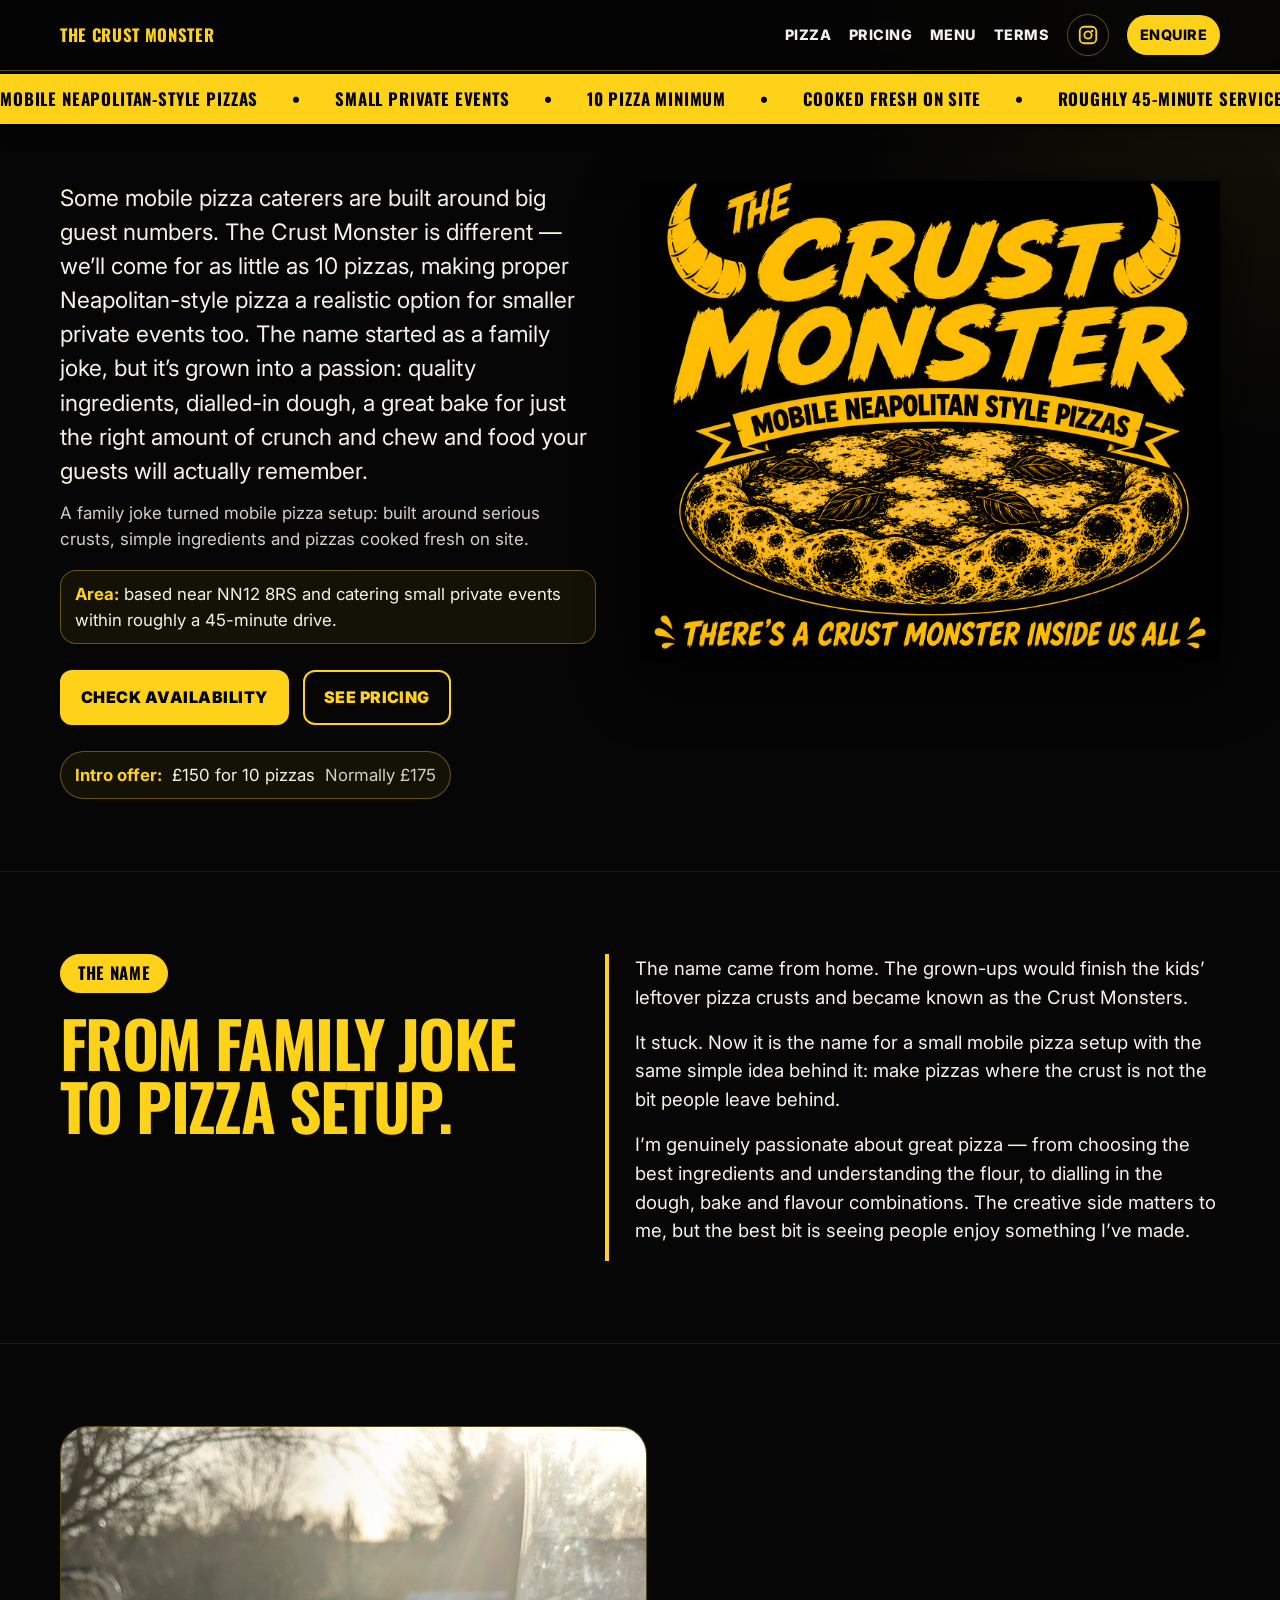
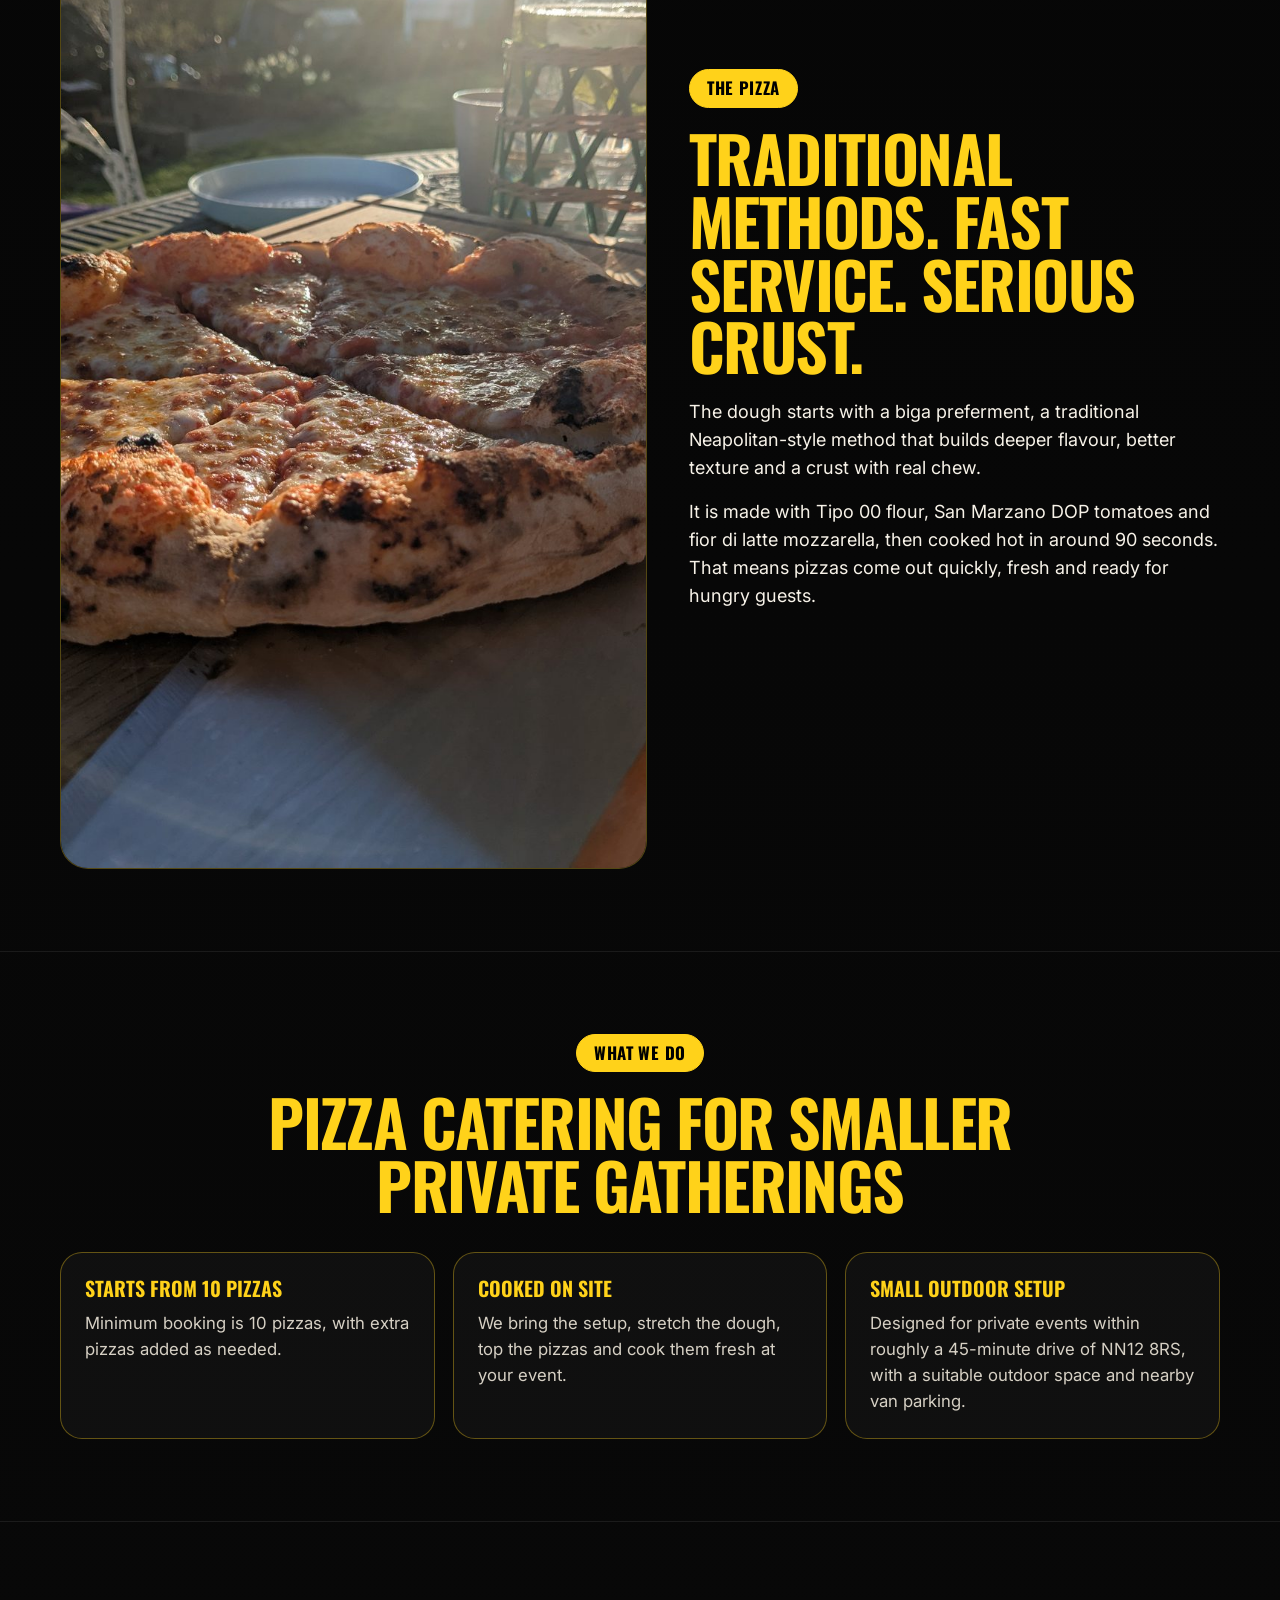
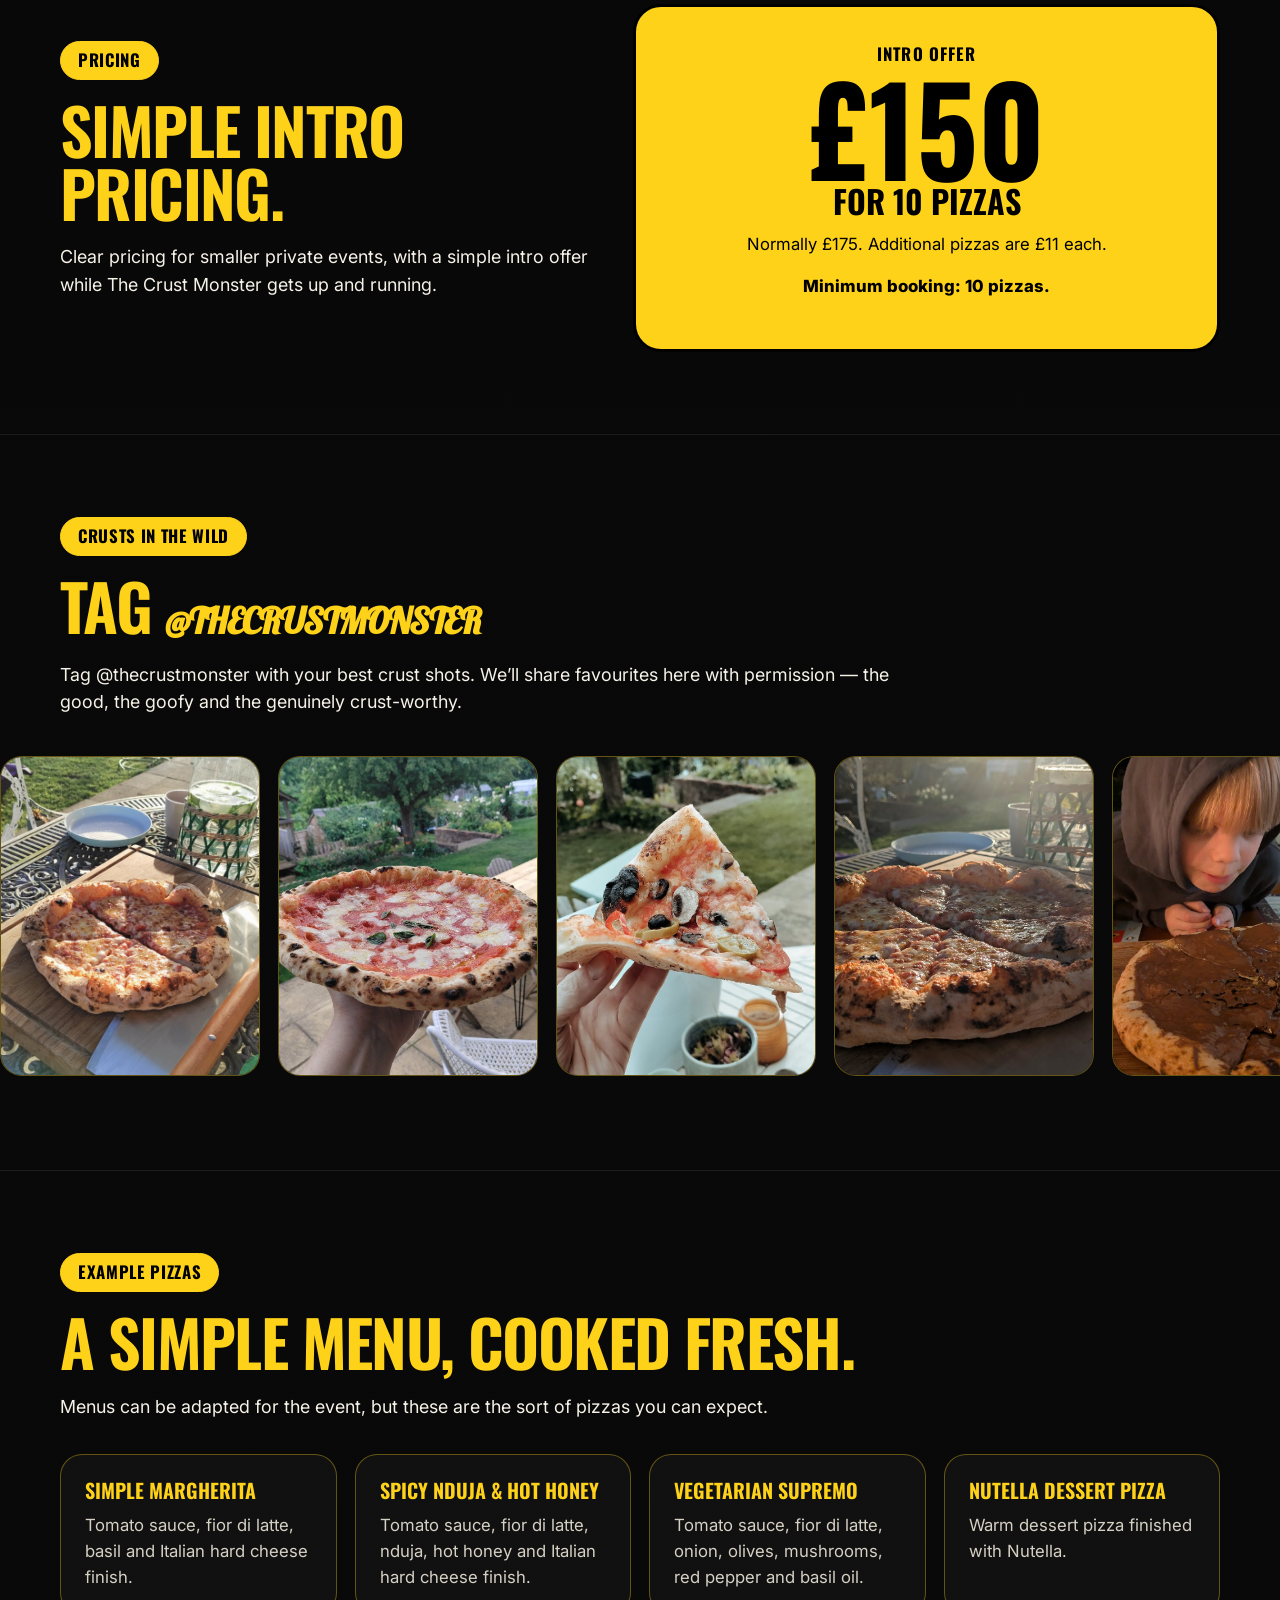
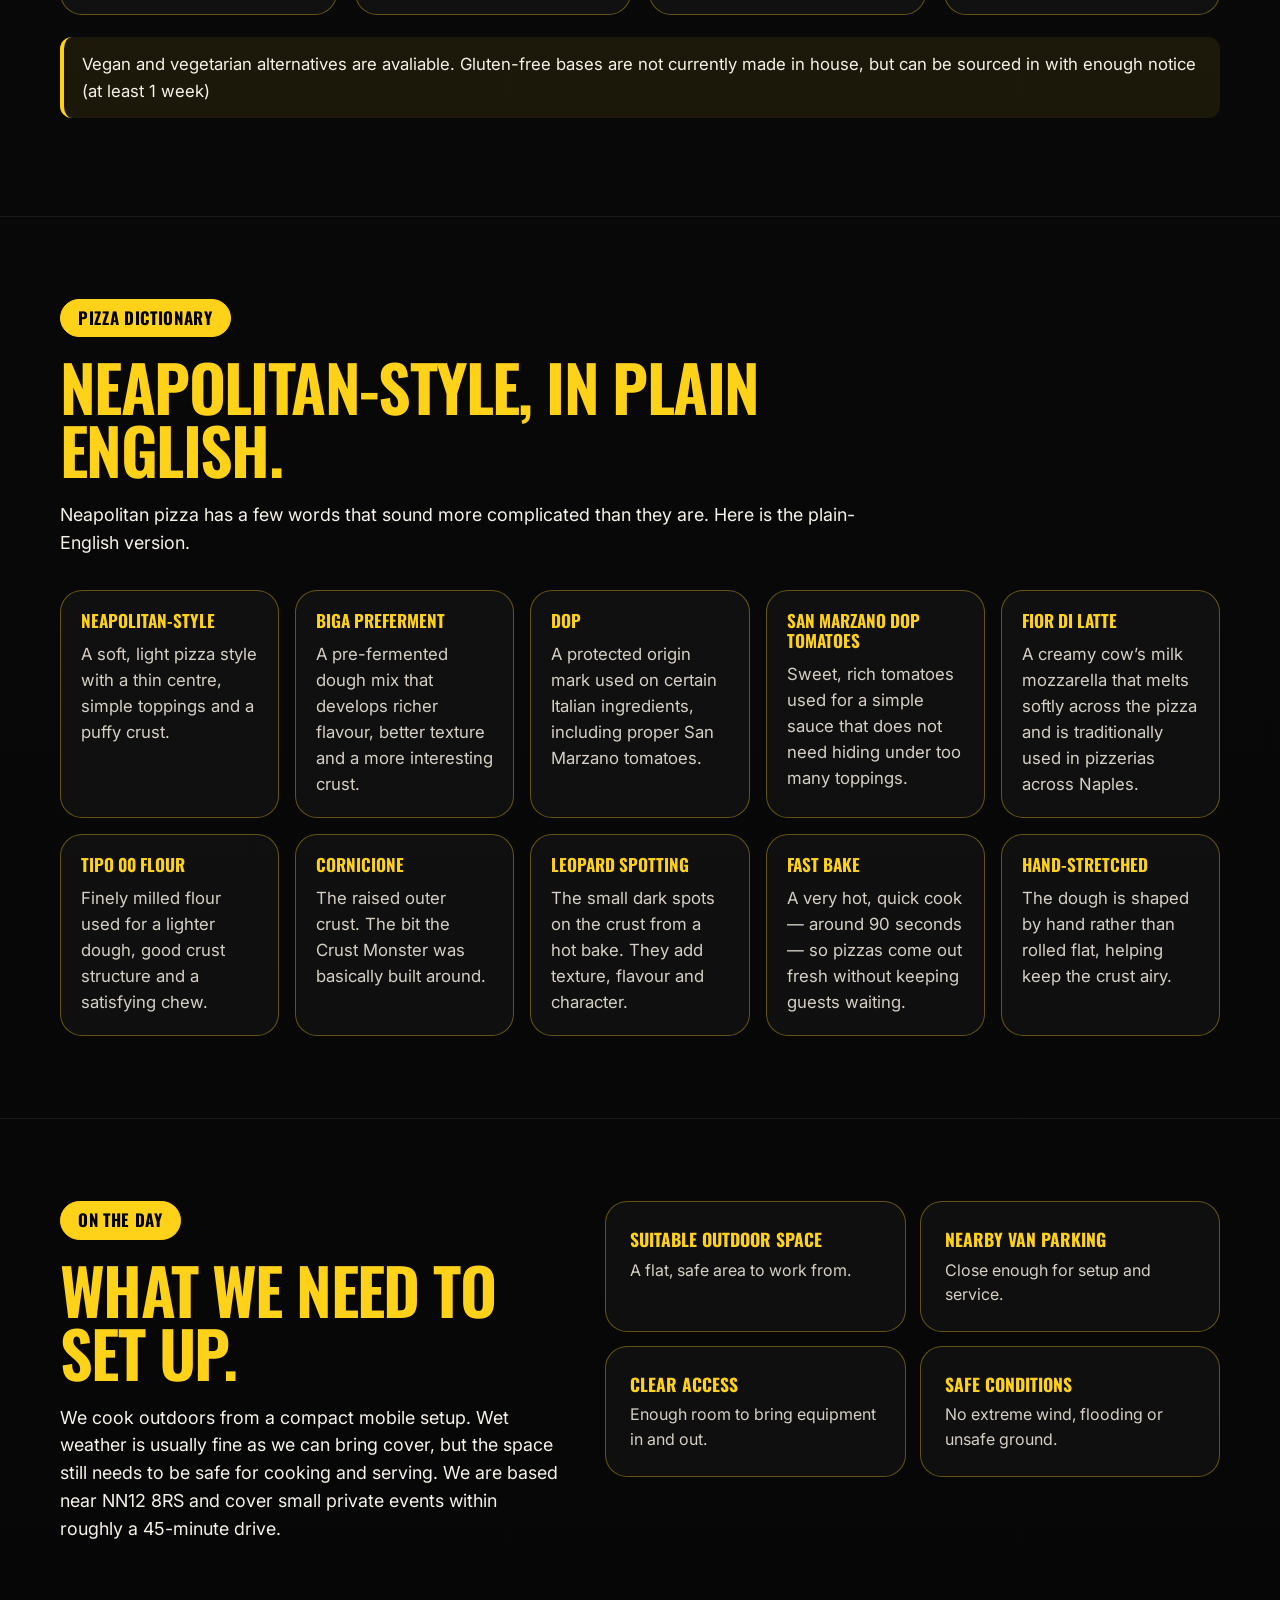
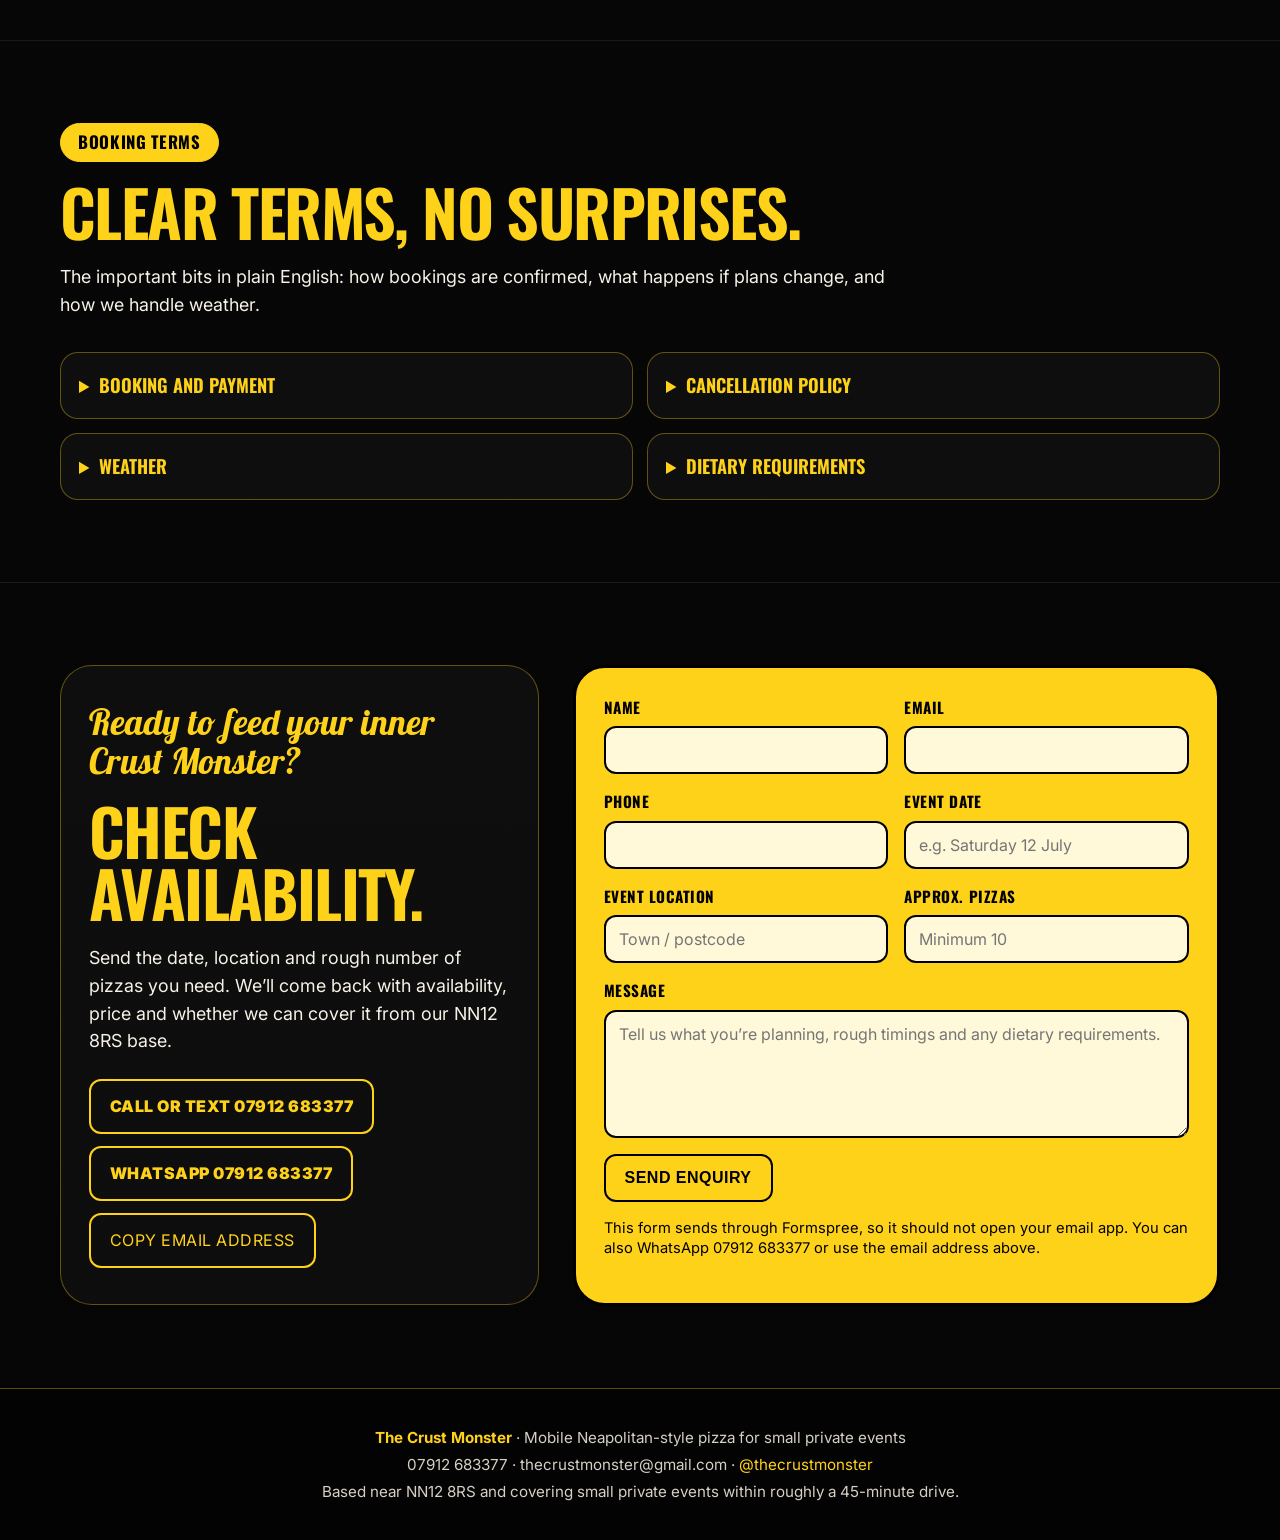
==== commit a8fead74: "Update index.html" ====
--- a/index.html
+++ b/index.html
@@ -308,7 +308,7 @@
 <p>Warm dessert pizza finished with Nutella.</p>
 </article>
 </div>
-<p class="note">Vegan and vegitarian alternatives are availible. Gluten-free bases are not currently made in house, but can be sourced in with enough notice (at least 1 week)</p>
+<p class="note">Vegan and vegetarian alternatives are avaliable. Gluten-free bases are not currently made in house, but can be sourced in with enough notice (at least 1 week)</p>
 </div>
 </section>
 <section class="section glossary">
@@ -377,7 +377,7 @@
 </details>
 <details>
 <summary>Dietary requirements</summary>
-<p>Vegan options are possible. Gluten-free bases are not currently offered.</p>
+<p>Vegan options are possible. Gluten-free bases are not currently made in hose, but can be sorced if required.</p>
 </details>
 </div>
 </div>
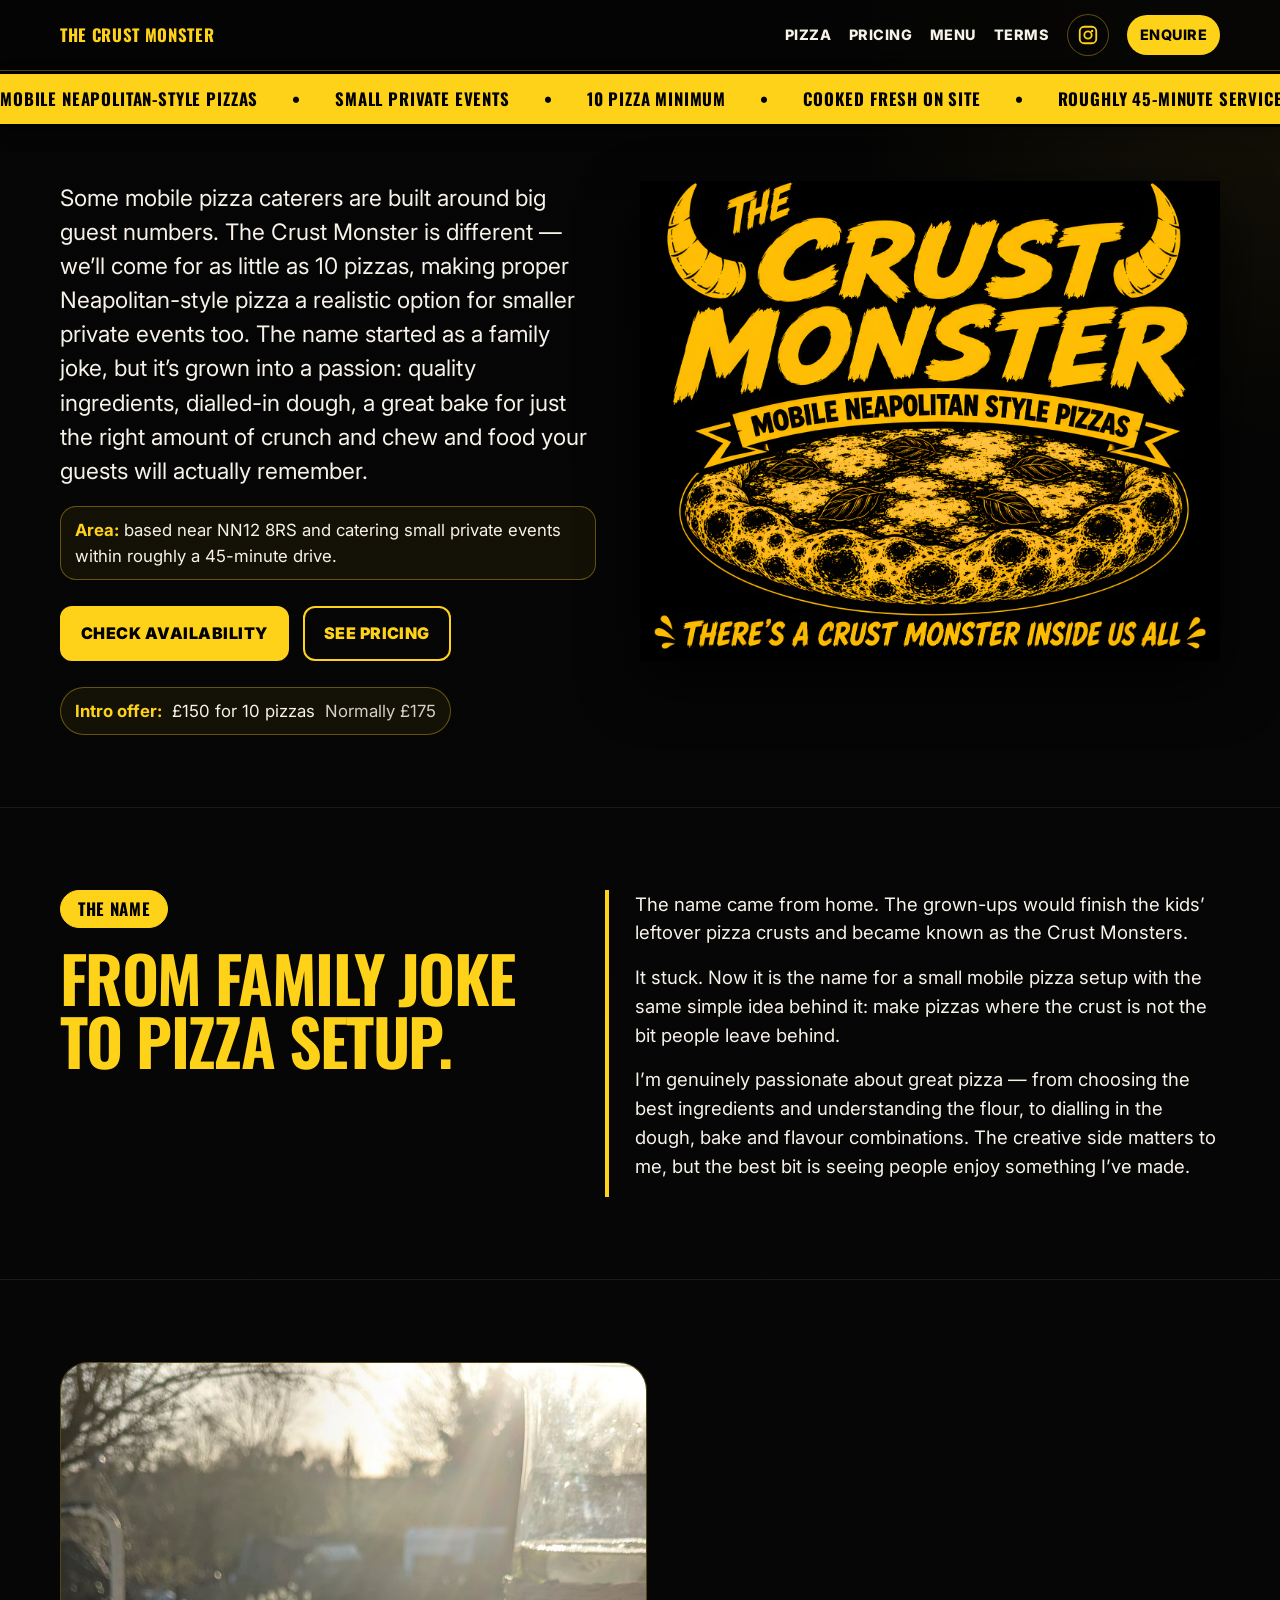
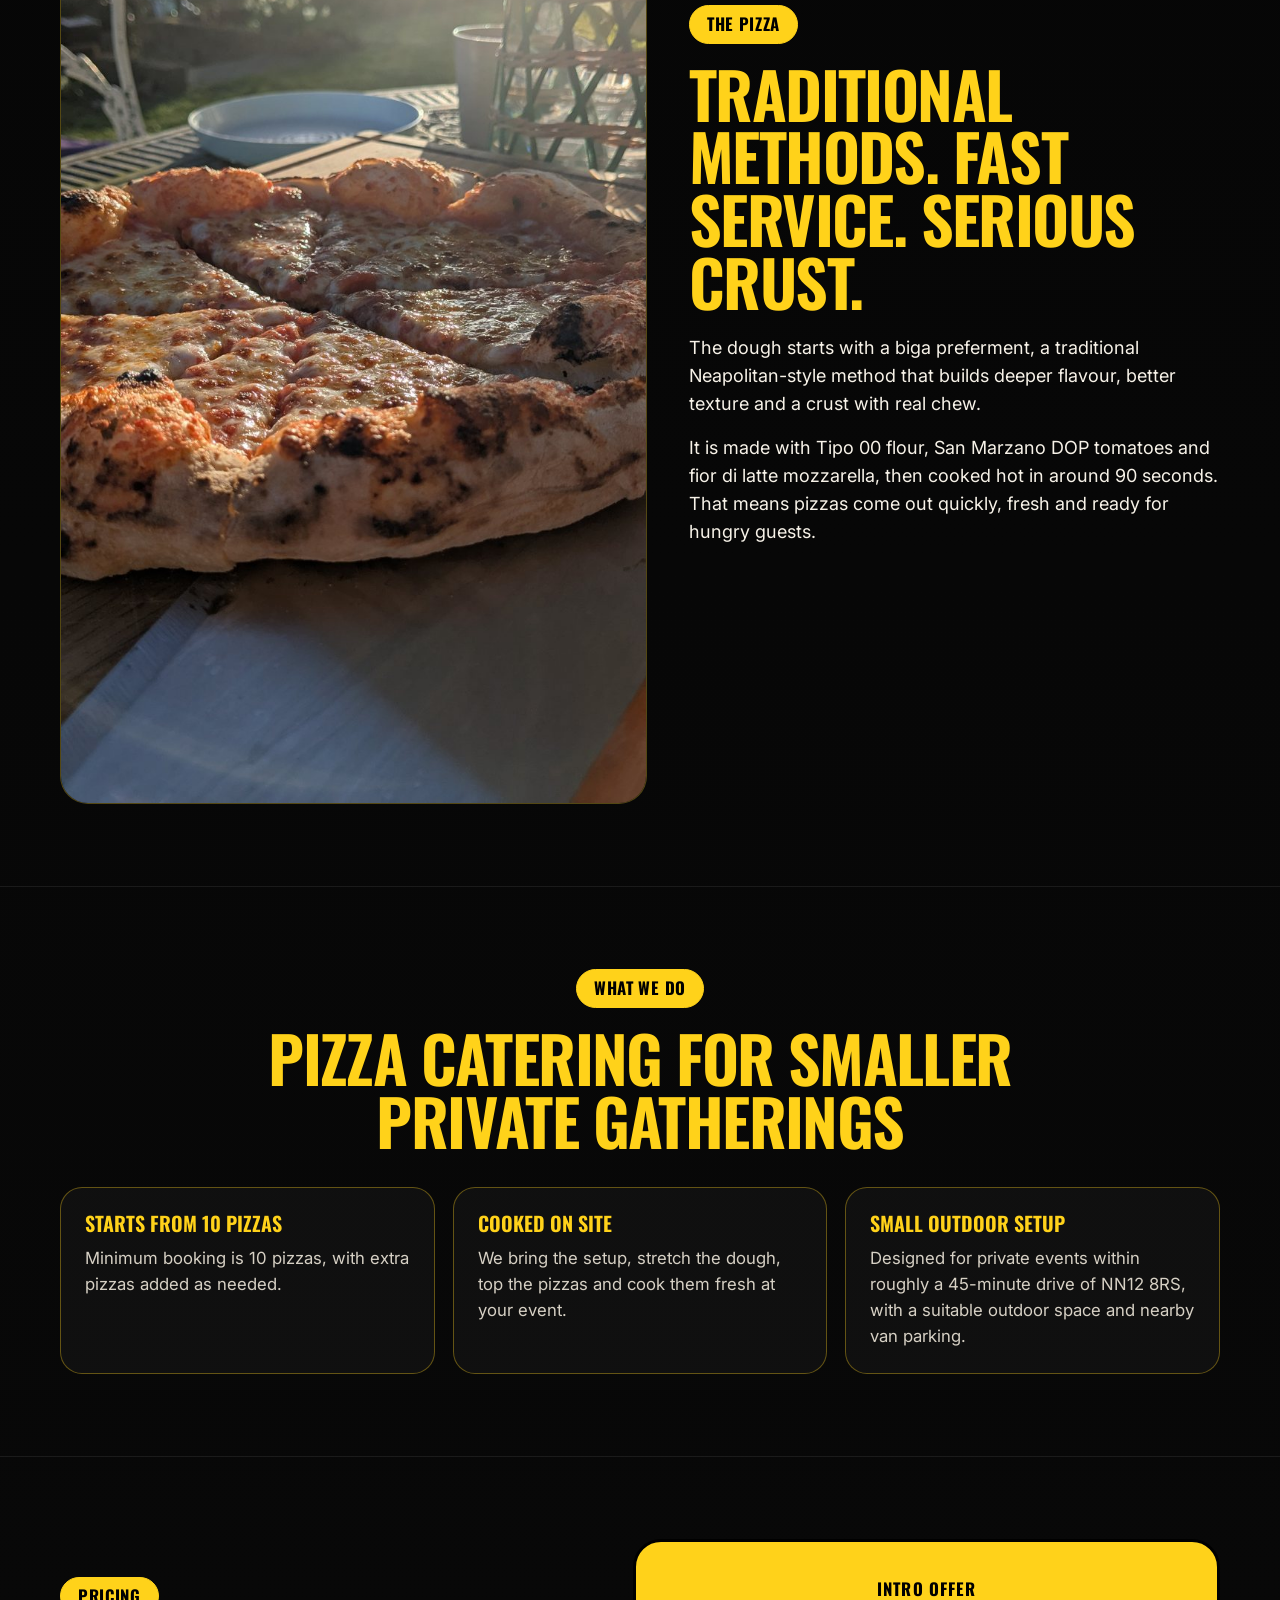
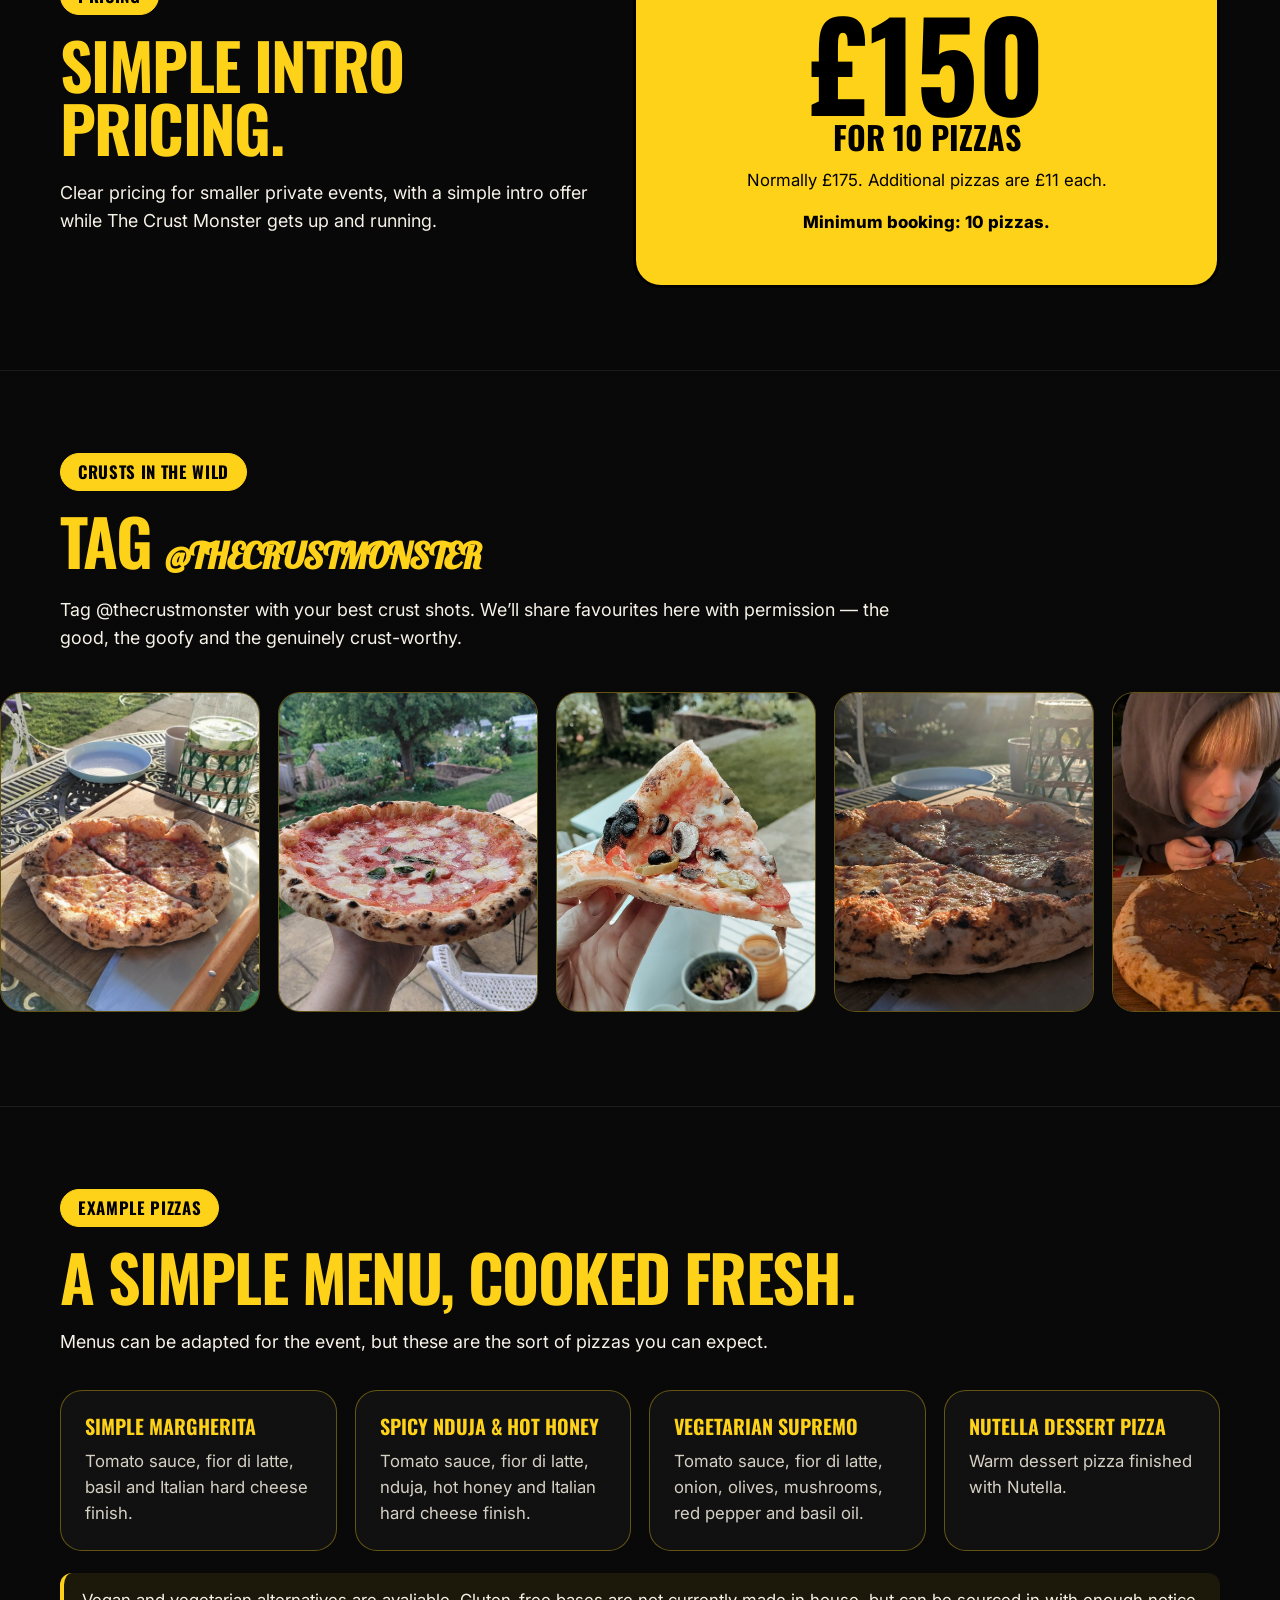
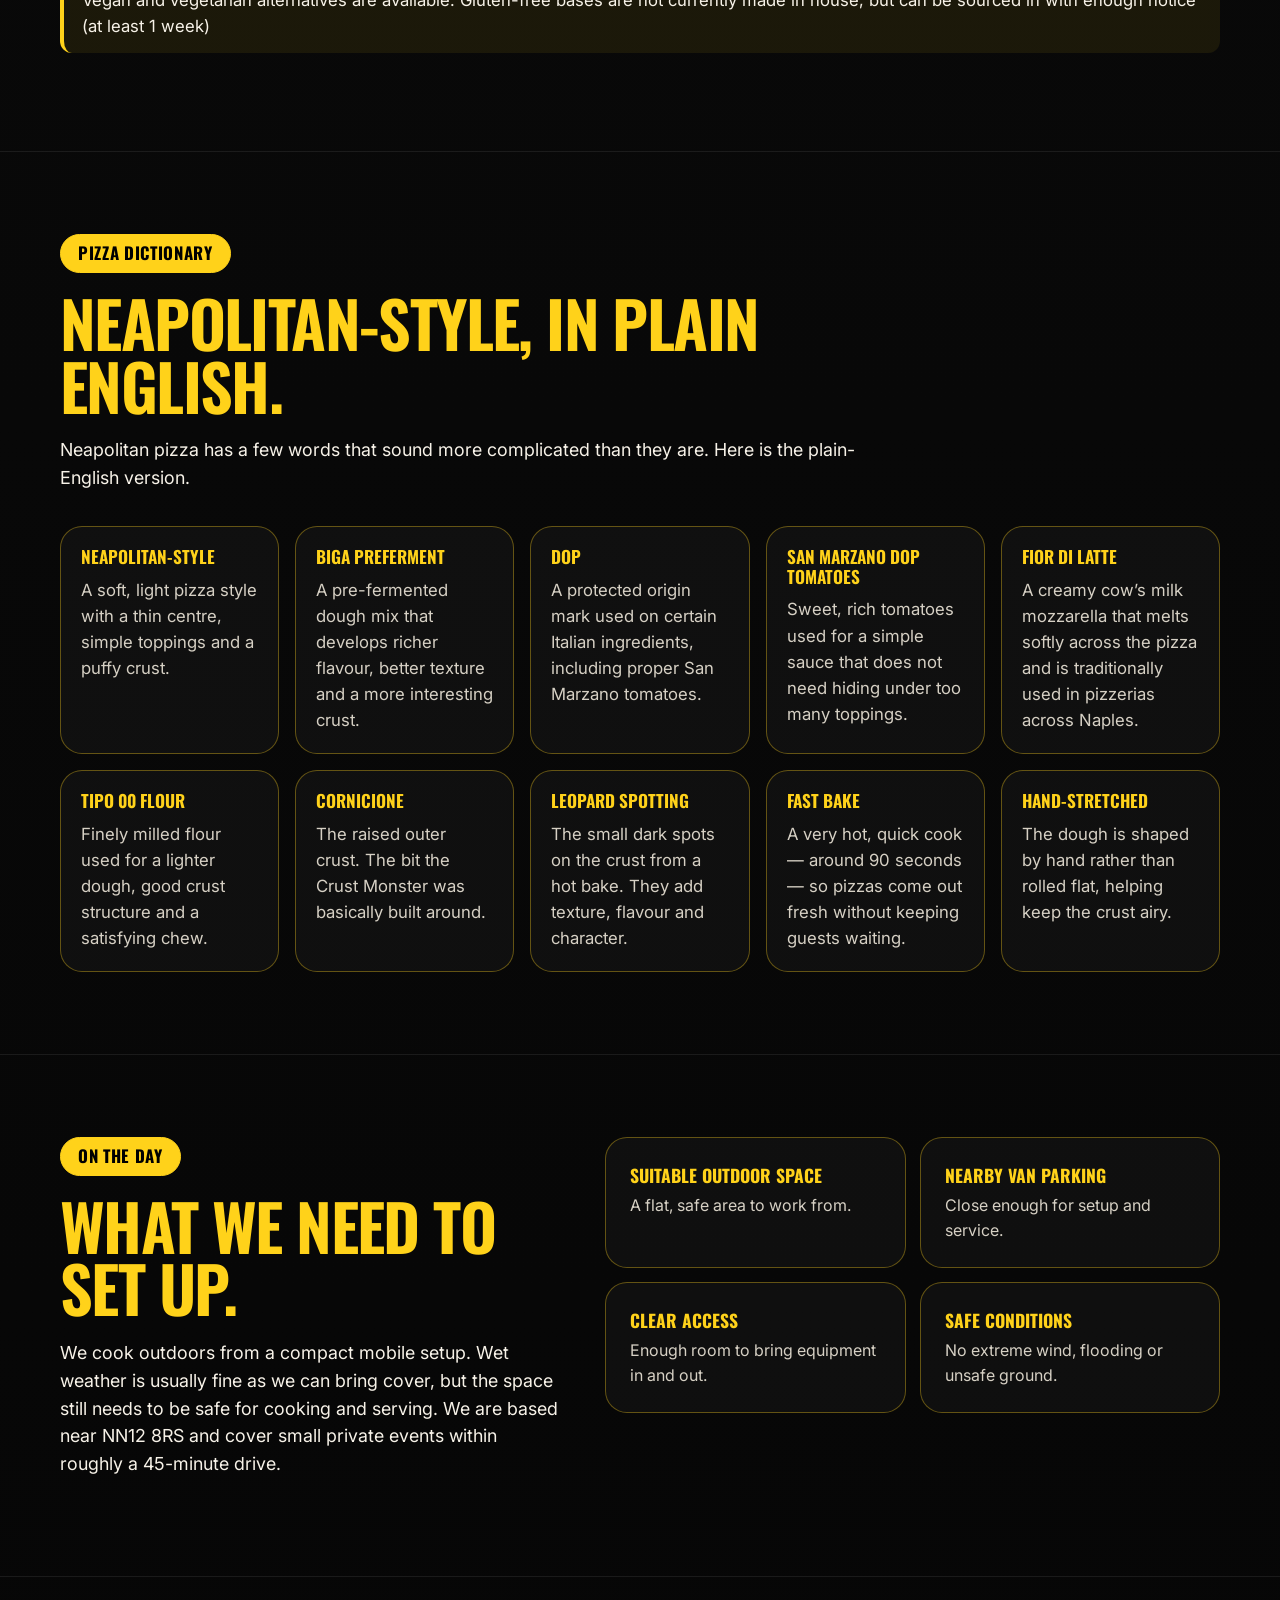
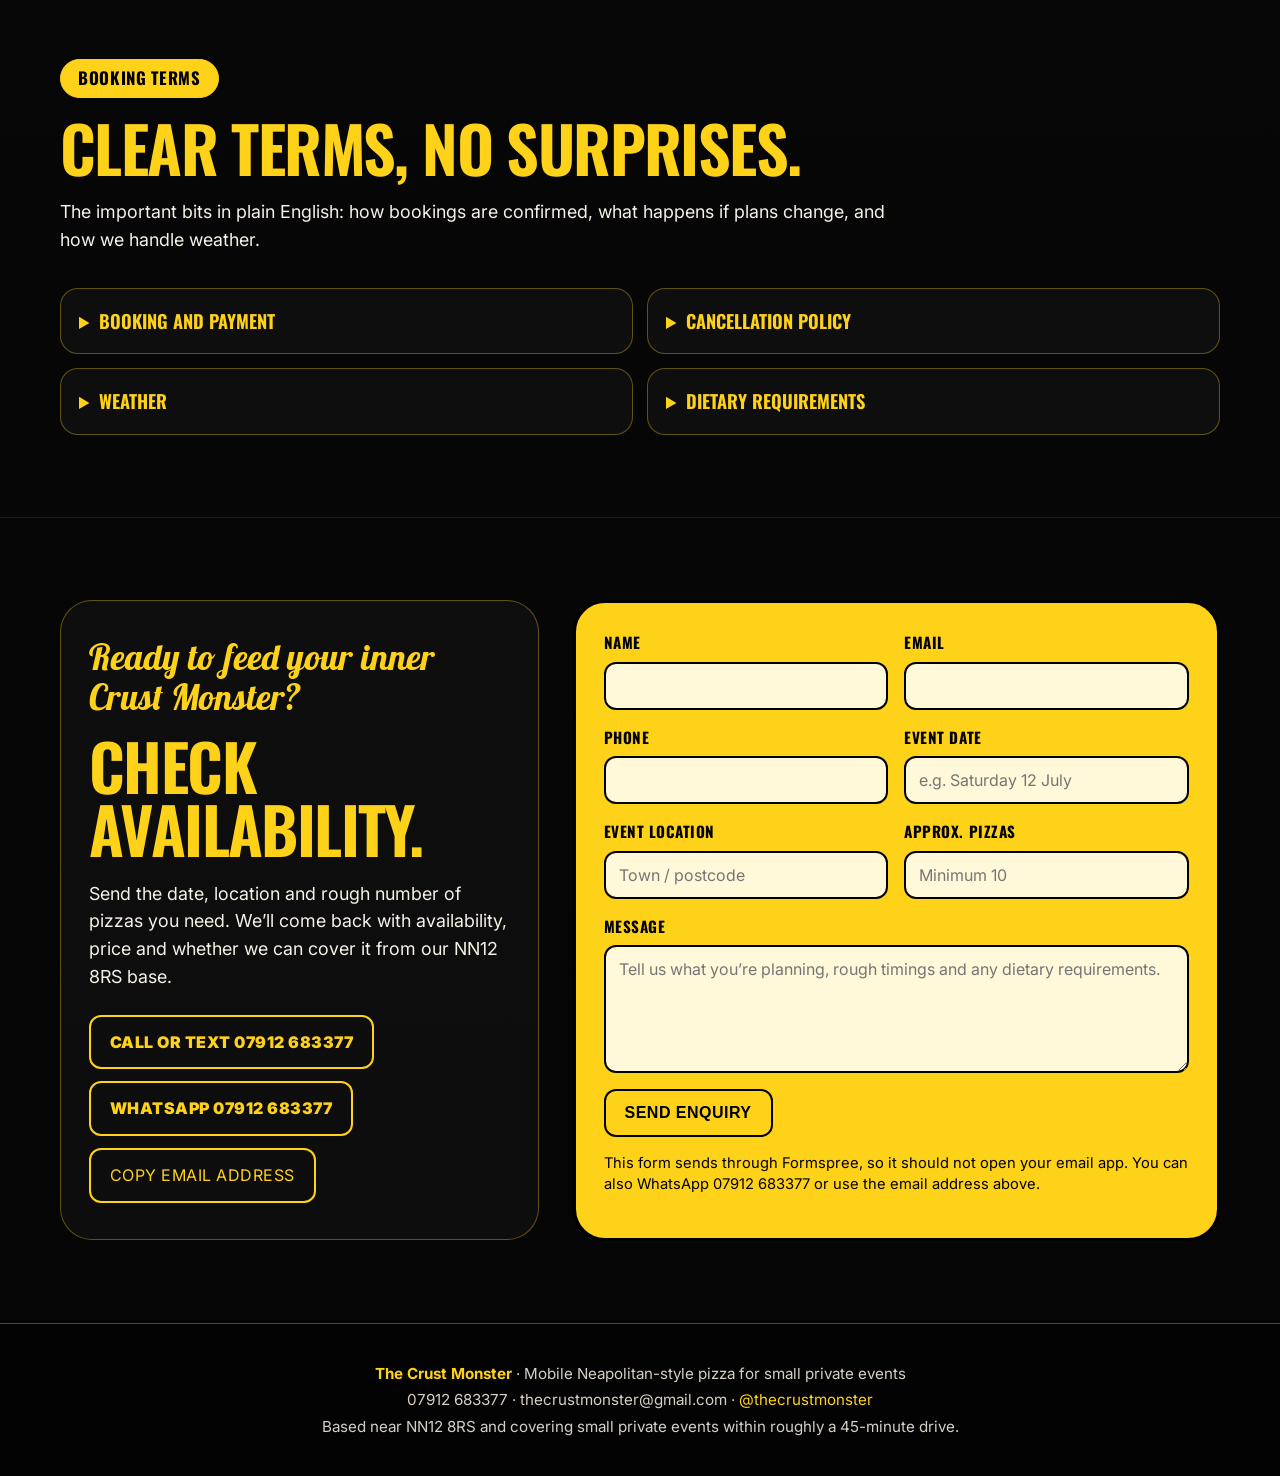
==== commit 4cd50f30: "Update index.html" ====
--- a/index.html
+++ b/index.html
@@ -168,7 +168,6 @@
 
 <h1 class="visually-hidden">The Crust Monster mobile Neapolitan-style pizza catering for small private events</h1>
 <p class="hero-lead">Some mobile pizza caterers are built around big guest numbers. The Crust Monster is different — we’ll come for as little as 10 pizzas, making proper Neapolitan-style pizza a realistic option for smaller private events too. The name started as a family joke, but it’s grown into a passion: quality ingredients, dialled-in dough, a great bake for just the right amount of crunch and chew and food your guests will actually remember.</p>
-<p class="hero-story">A family joke turned mobile pizza setup: built around serious crusts, simple ingredients and pizzas cooked fresh on site.</p>
 <p class="area-flag"><strong>Area:</strong> based near NN12 8RS and catering small private events within roughly a 45-minute drive.</p>
 <div class="hero-actions">
 <a class="button" href="#enquiry">Check availability</a>
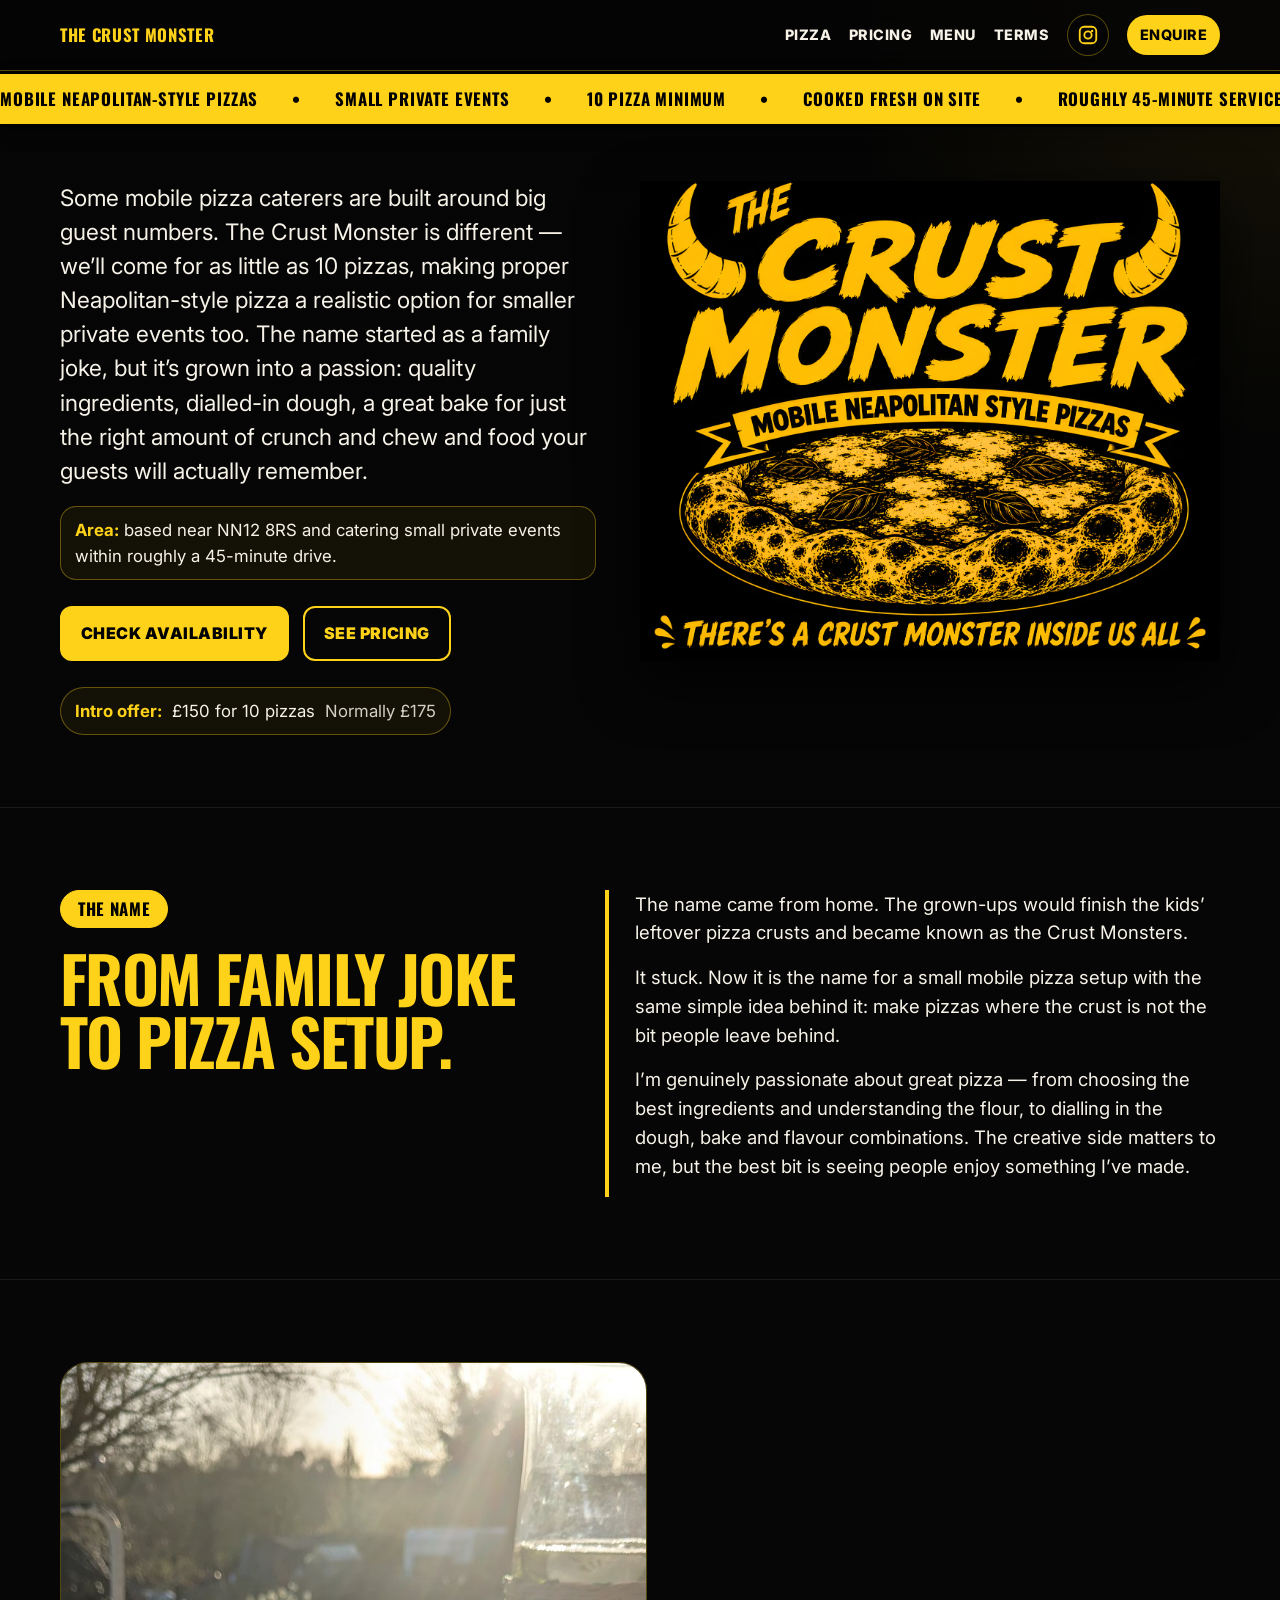
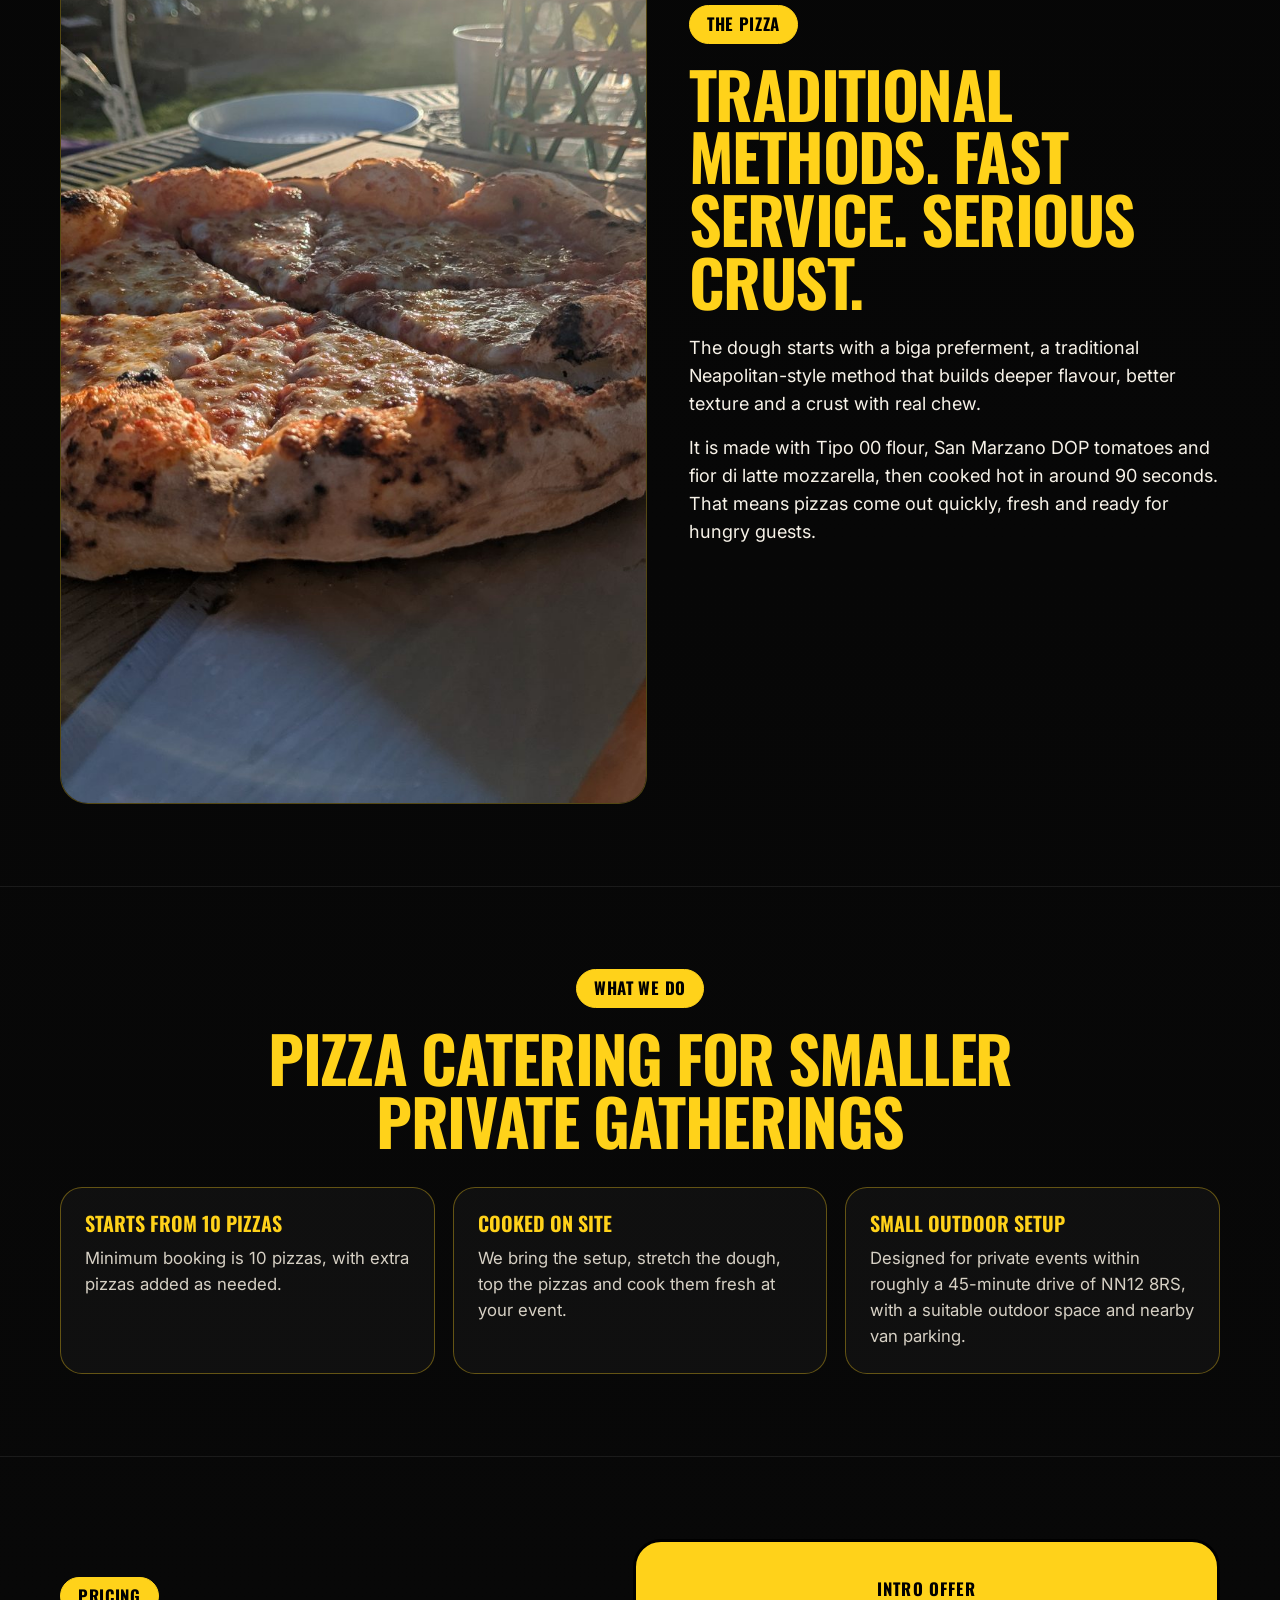
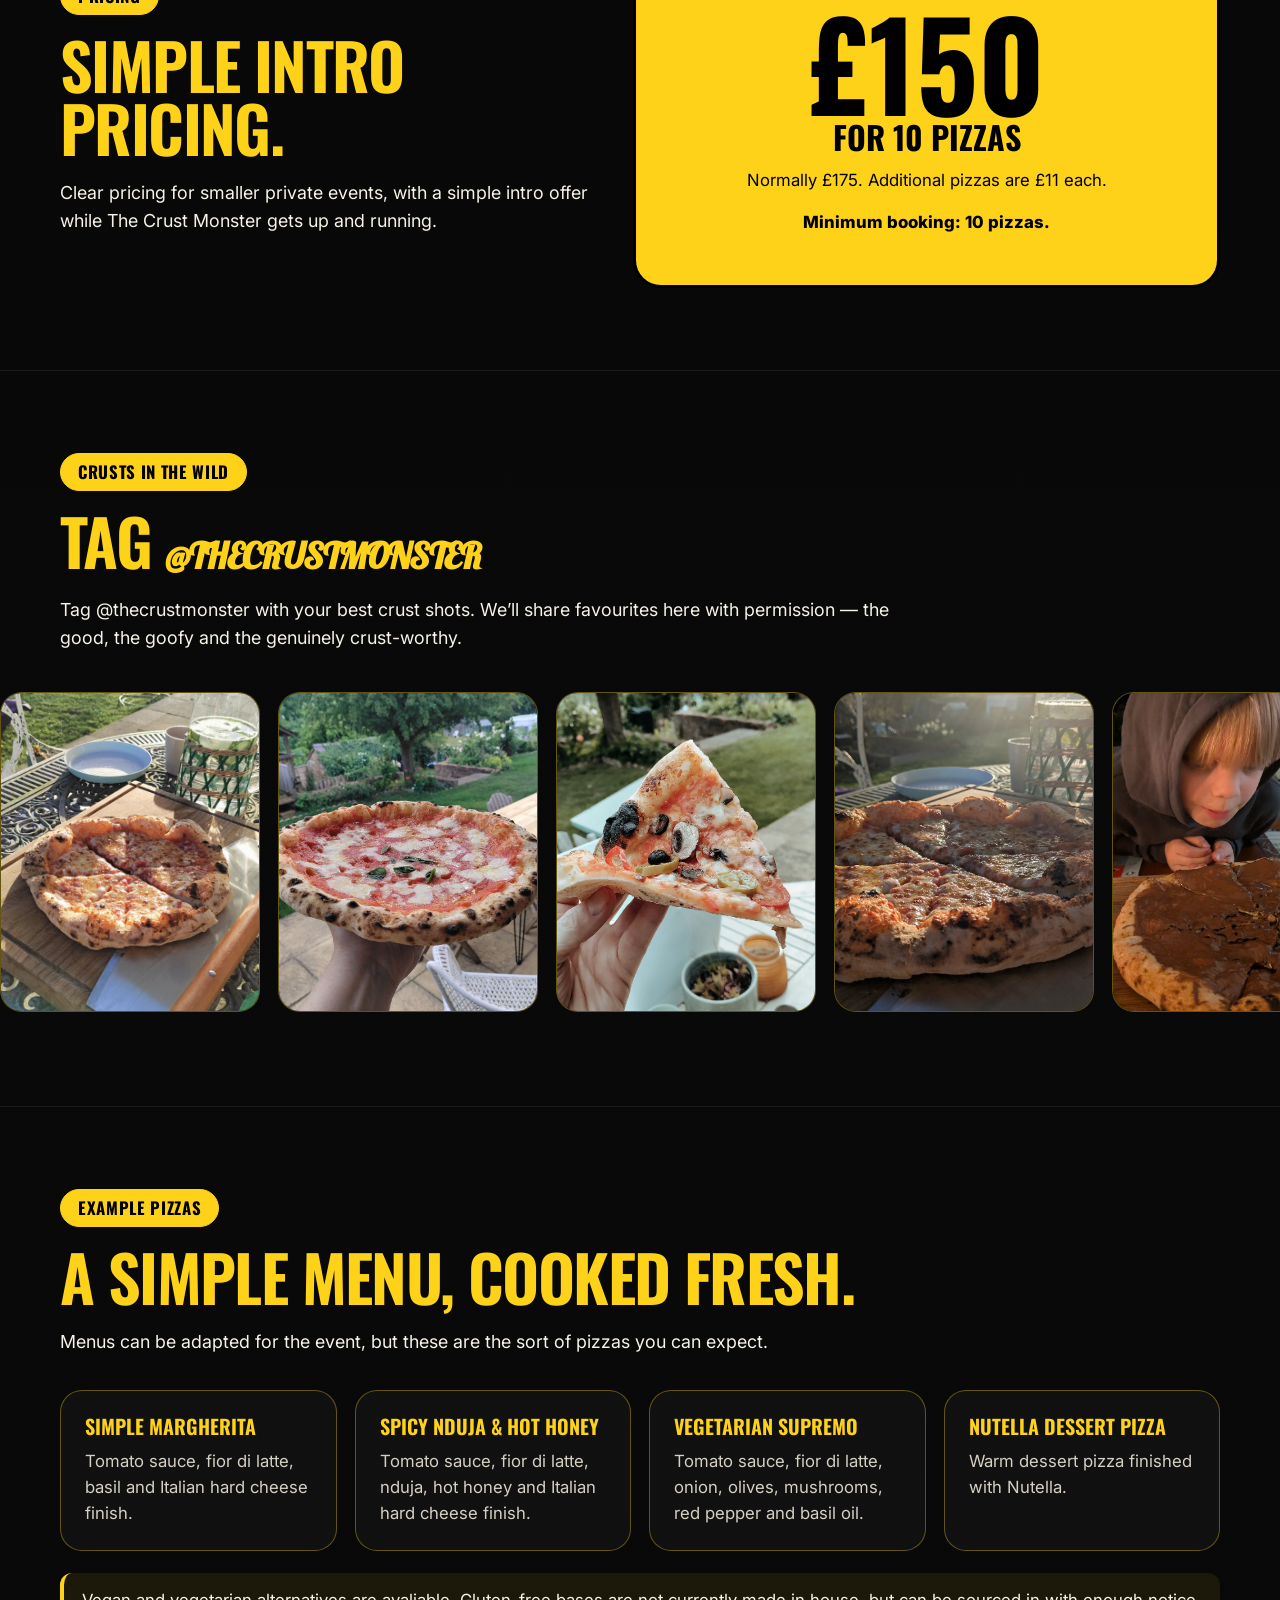
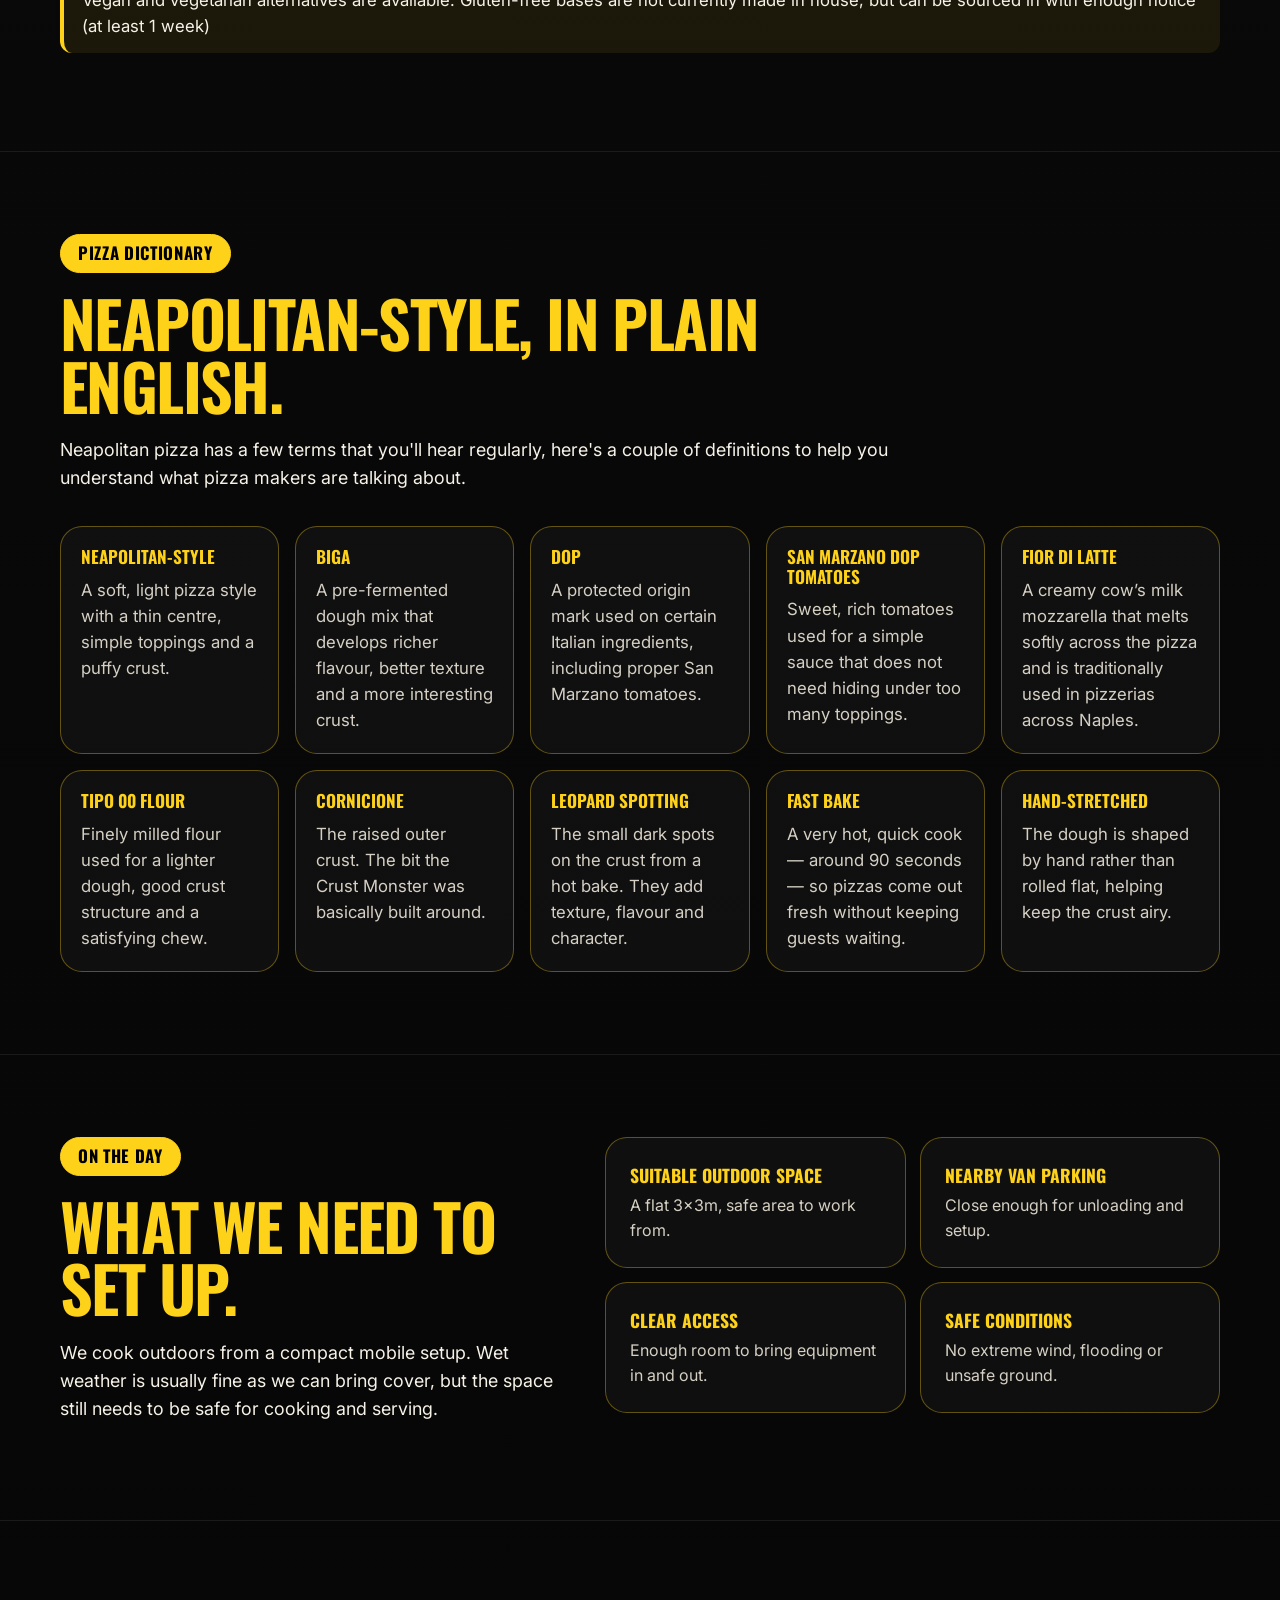
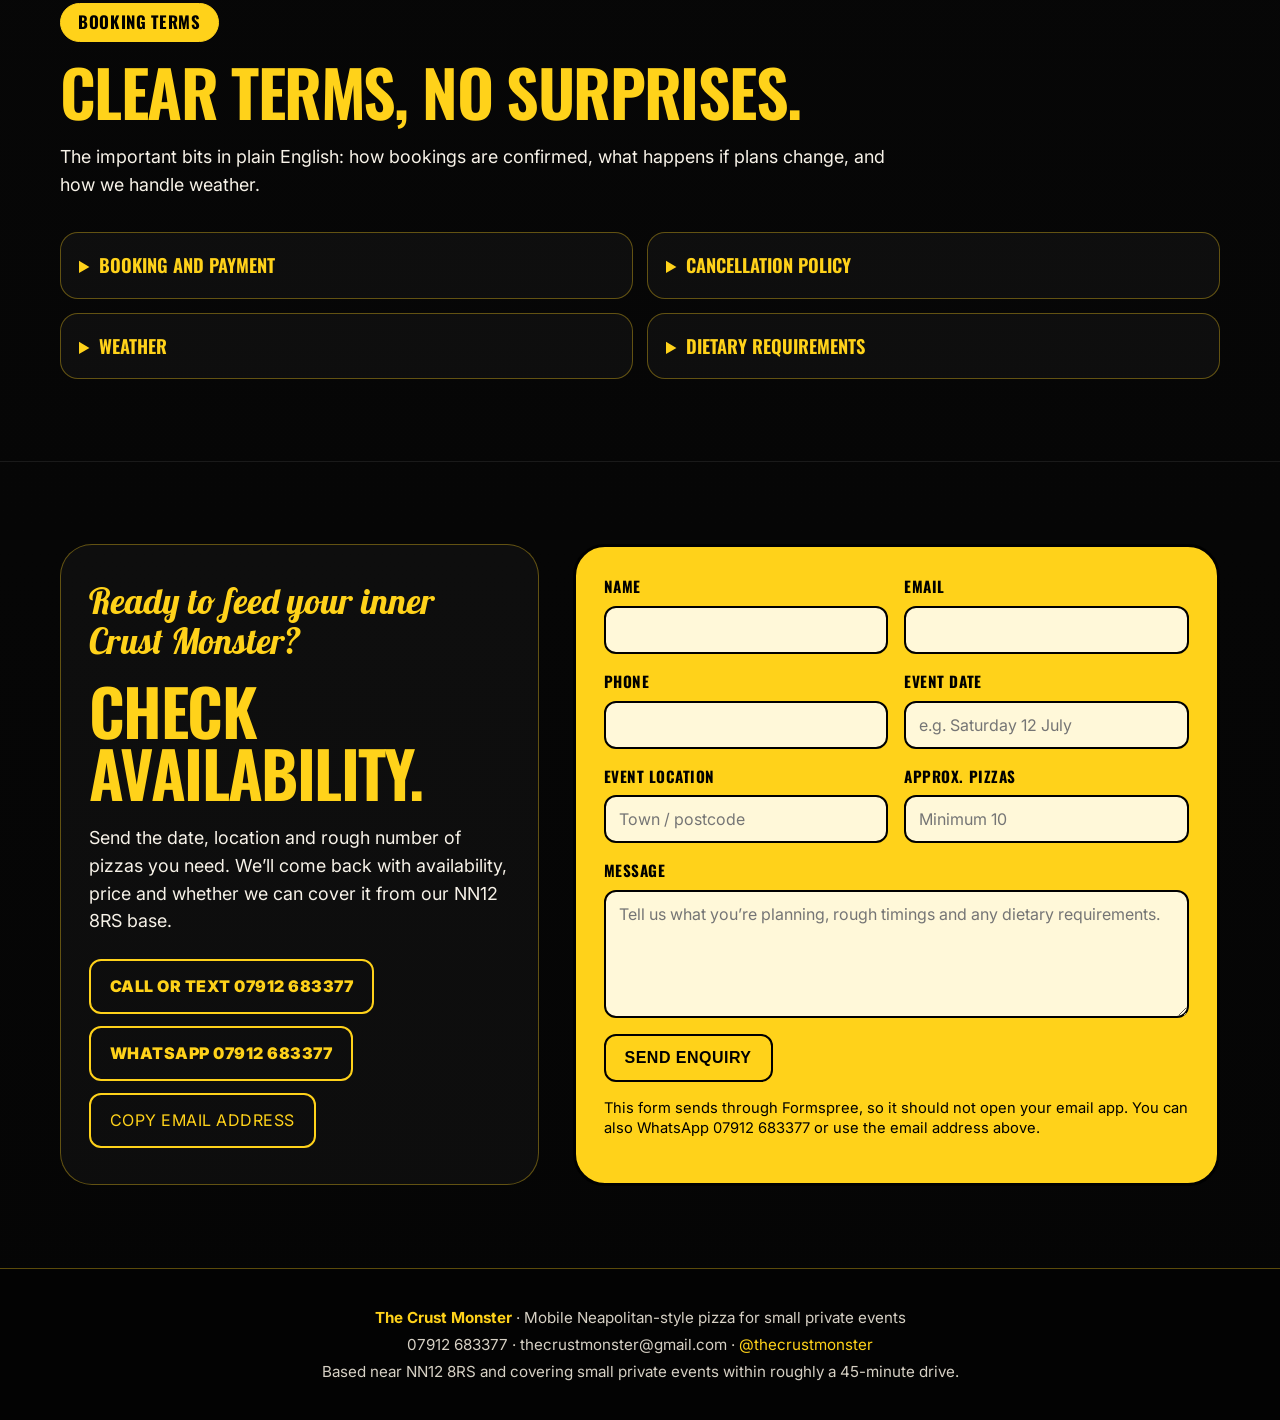
==== commit 47c081fc: "Update index.html" ====
--- a/index.html
+++ b/index.html
@@ -315,11 +315,11 @@
 <div class="section-head">
 <p class="eyebrow">Pizza dictionary</p>
 <h2>Neapolitan-style, in plain English.</h2>
-<p>Neapolitan pizza has a few words that sound more complicated than they are. Here is the plain-English version.</p>
+<p>Neapolitan pizza has a few terms that you'll hear regularly, here's a couple of definitions to help you understand what pizza makers are talking about.</p>
 </div>
 <div class="glossary-grid">
 <article><h3>Neapolitan-style</h3><p>A soft, light pizza style with a thin centre, simple toppings and a puffy crust.</p></article>
-<article><h3>Biga preferment</h3><p>A pre-fermented dough mix that develops richer flavour, better texture and a more interesting crust.</p></article>
+<article><h3>Biga</h3><p>A pre-fermented dough mix that develops richer flavour, better texture and a more interesting crust.</p></article>
 <article><h3>DOP</h3><p>A protected origin mark used on certain Italian ingredients, including proper San Marzano tomatoes.</p></article>
 <article><h3>San Marzano DOP tomatoes</h3><p>Sweet, rich tomatoes used for a simple sauce that does not need hiding under too many toppings.</p></article>
 <article><h3>Fior di latte</h3><p>A creamy cow’s milk mozzarella that melts softly across the pizza and is traditionally used in pizzerias across Naples.</p></article>
@@ -337,12 +337,12 @@
 <p class="eyebrow">On the day</p>
 <h2>What we need to set up.</h2>
 <p class="section-intro">
-            We cook outdoors from a compact mobile setup. Wet weather is usually fine as we can bring cover, but the space still needs to be safe for cooking and serving. We are based near NN12 8RS and cover small private events within roughly a 45-minute drive.
+            We cook outdoors from a compact mobile setup. Wet weather is usually fine as we can bring cover, but the space still needs to be safe for cooking and serving.
           </p>
 </div>
 <div class="setup-list">
-<div><strong>Suitable outdoor space</strong><span>A flat, safe area to work from.</span></div>
-<div><strong>Nearby van parking</strong><span>Close enough for setup and service.</span></div>
+<div><strong>Suitable outdoor space</strong><span>A flat 3x3m, safe area to work from.</span></div>
+<div><strong>Nearby van parking</strong><span>Close enough for unloading and setup.</span></div>
 <div><strong>Clear access</strong><span>Enough room to bring equipment in and out.</span></div>
 <div><strong>Safe conditions</strong><span>No extreme wind, flooding or unsafe ground.</span></div>
 </div>
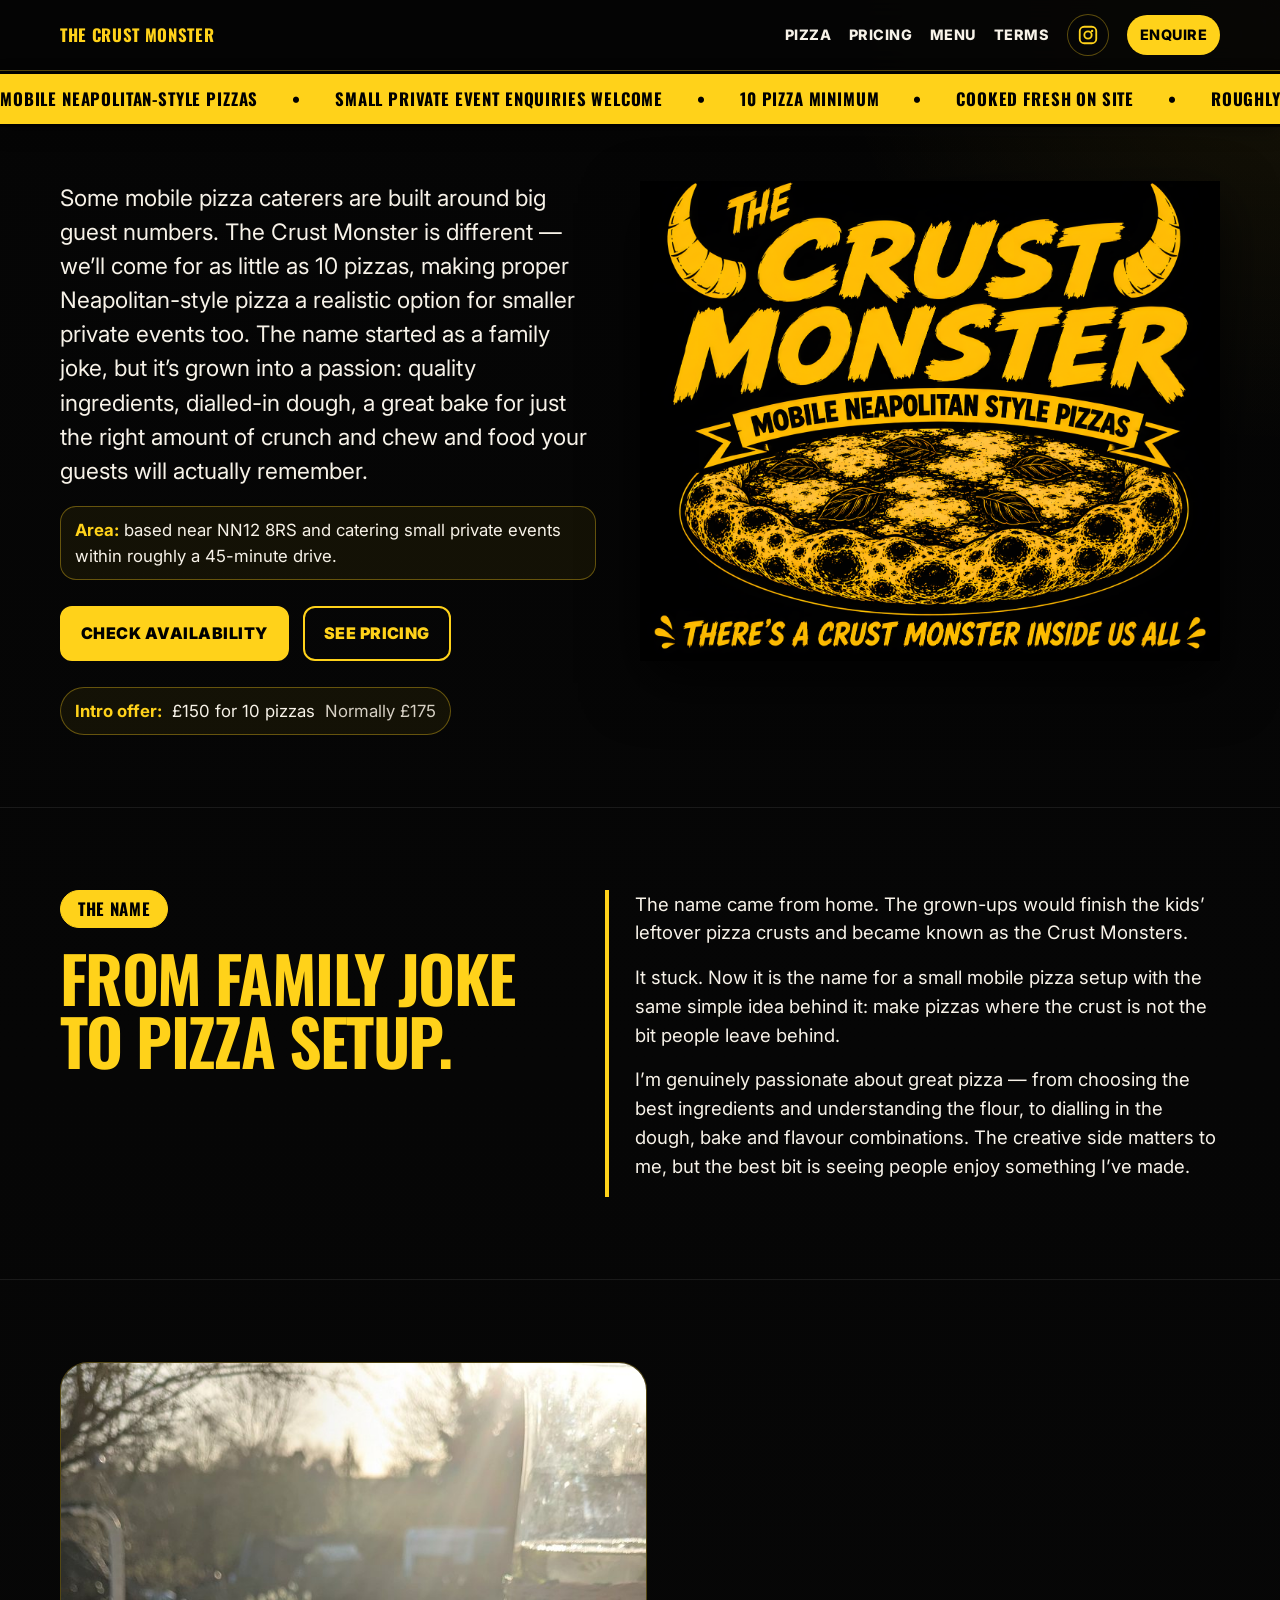
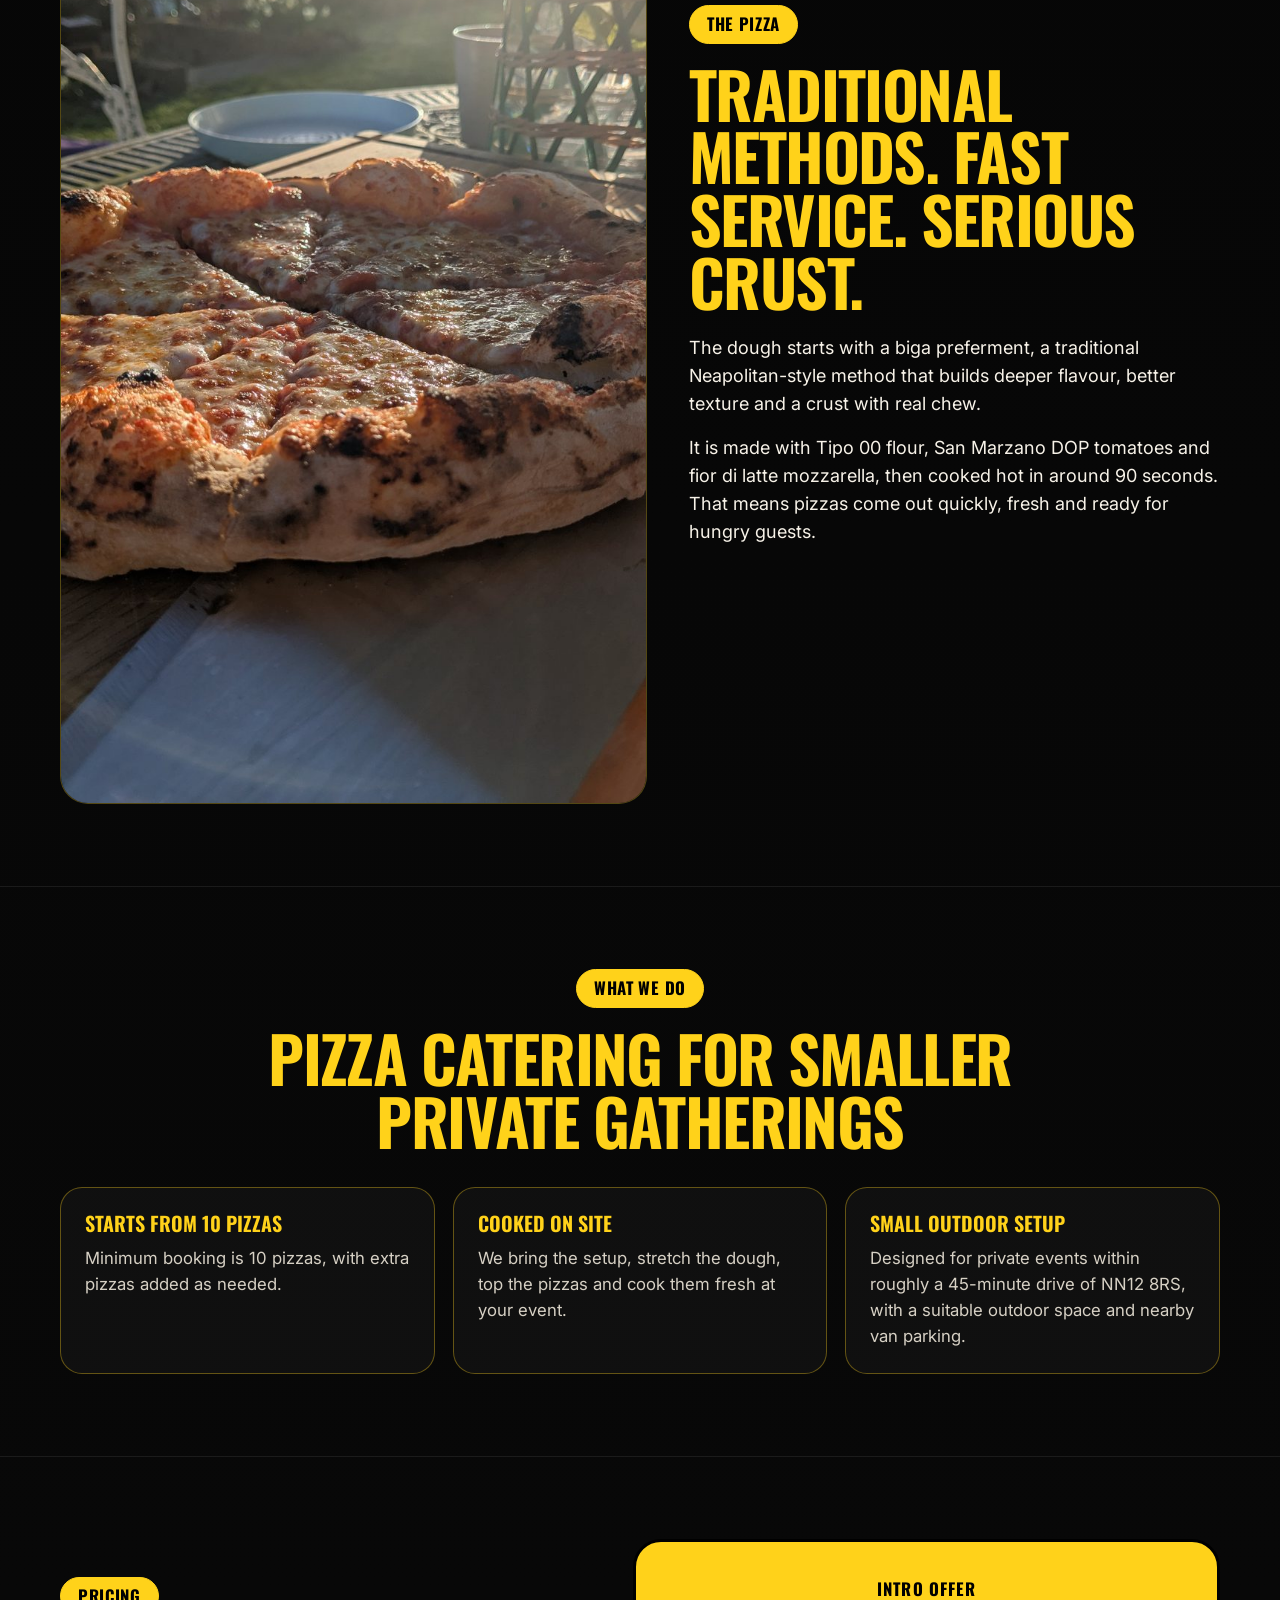
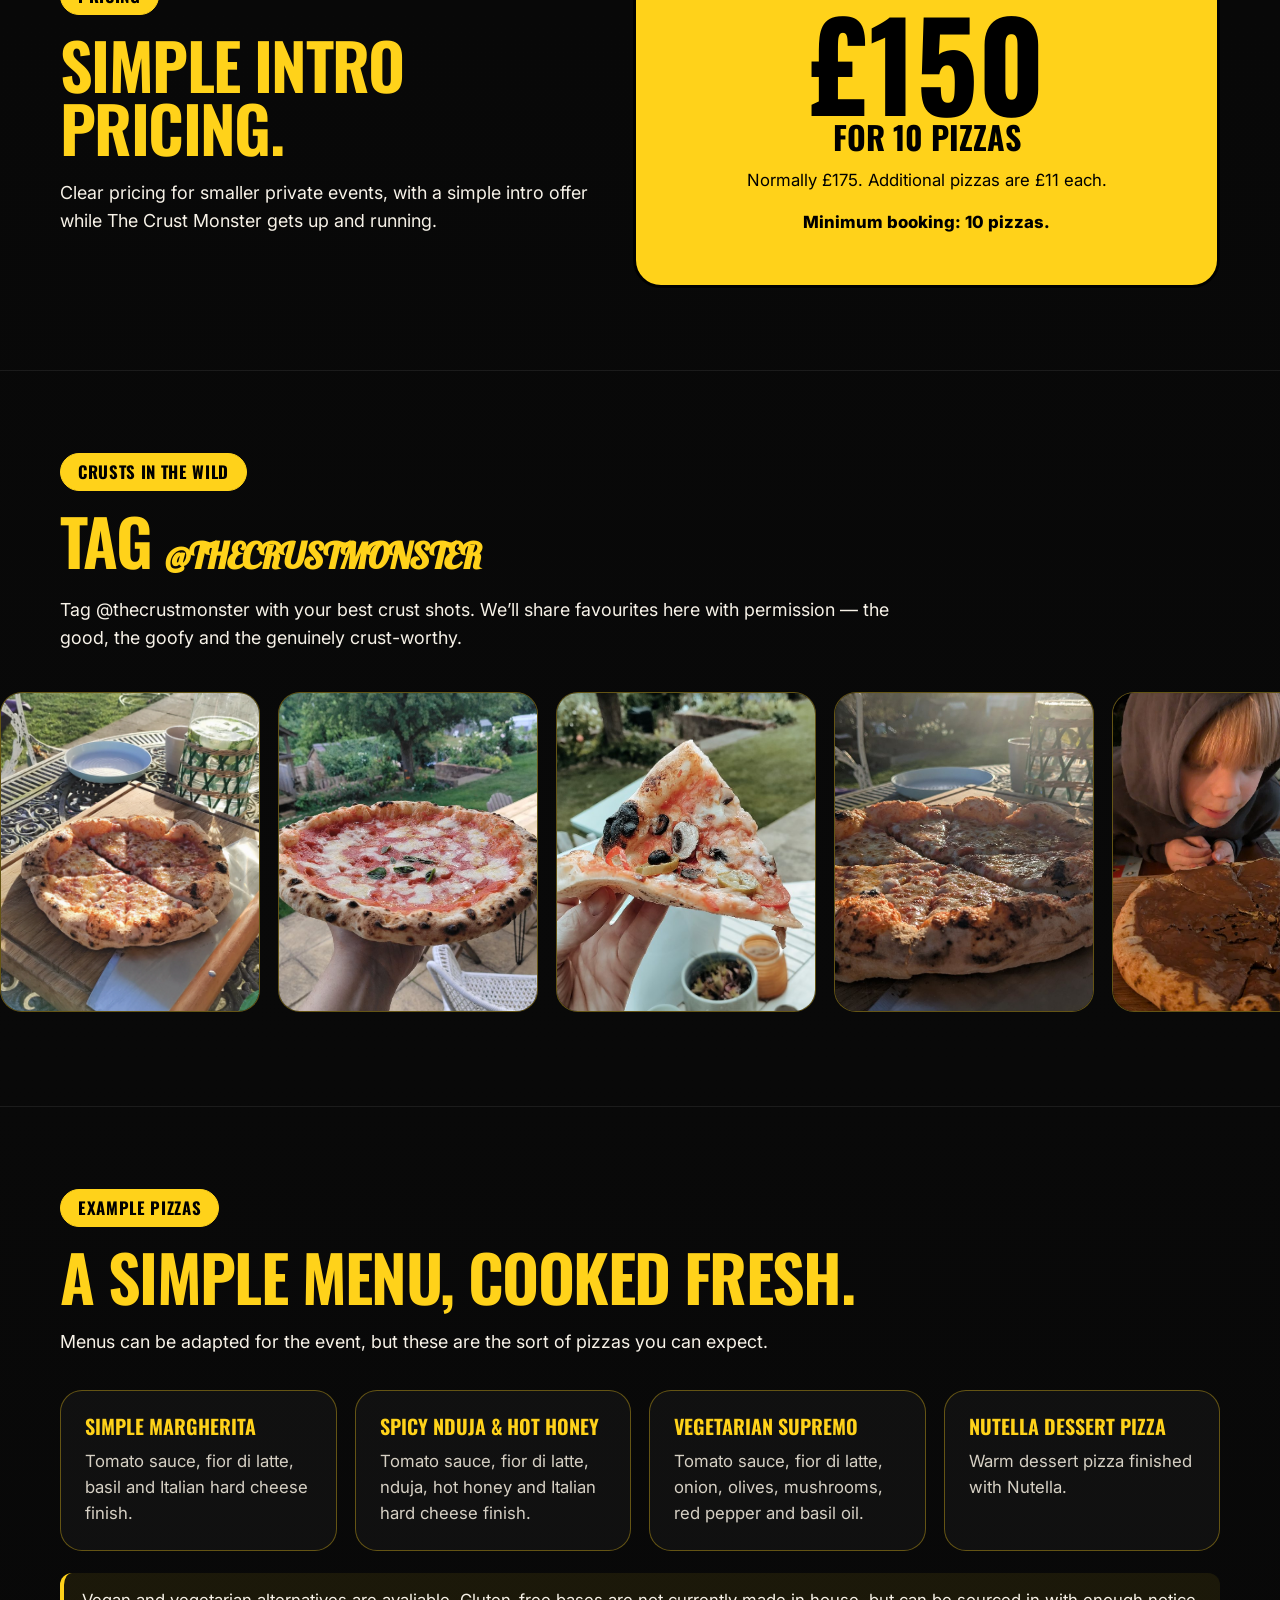
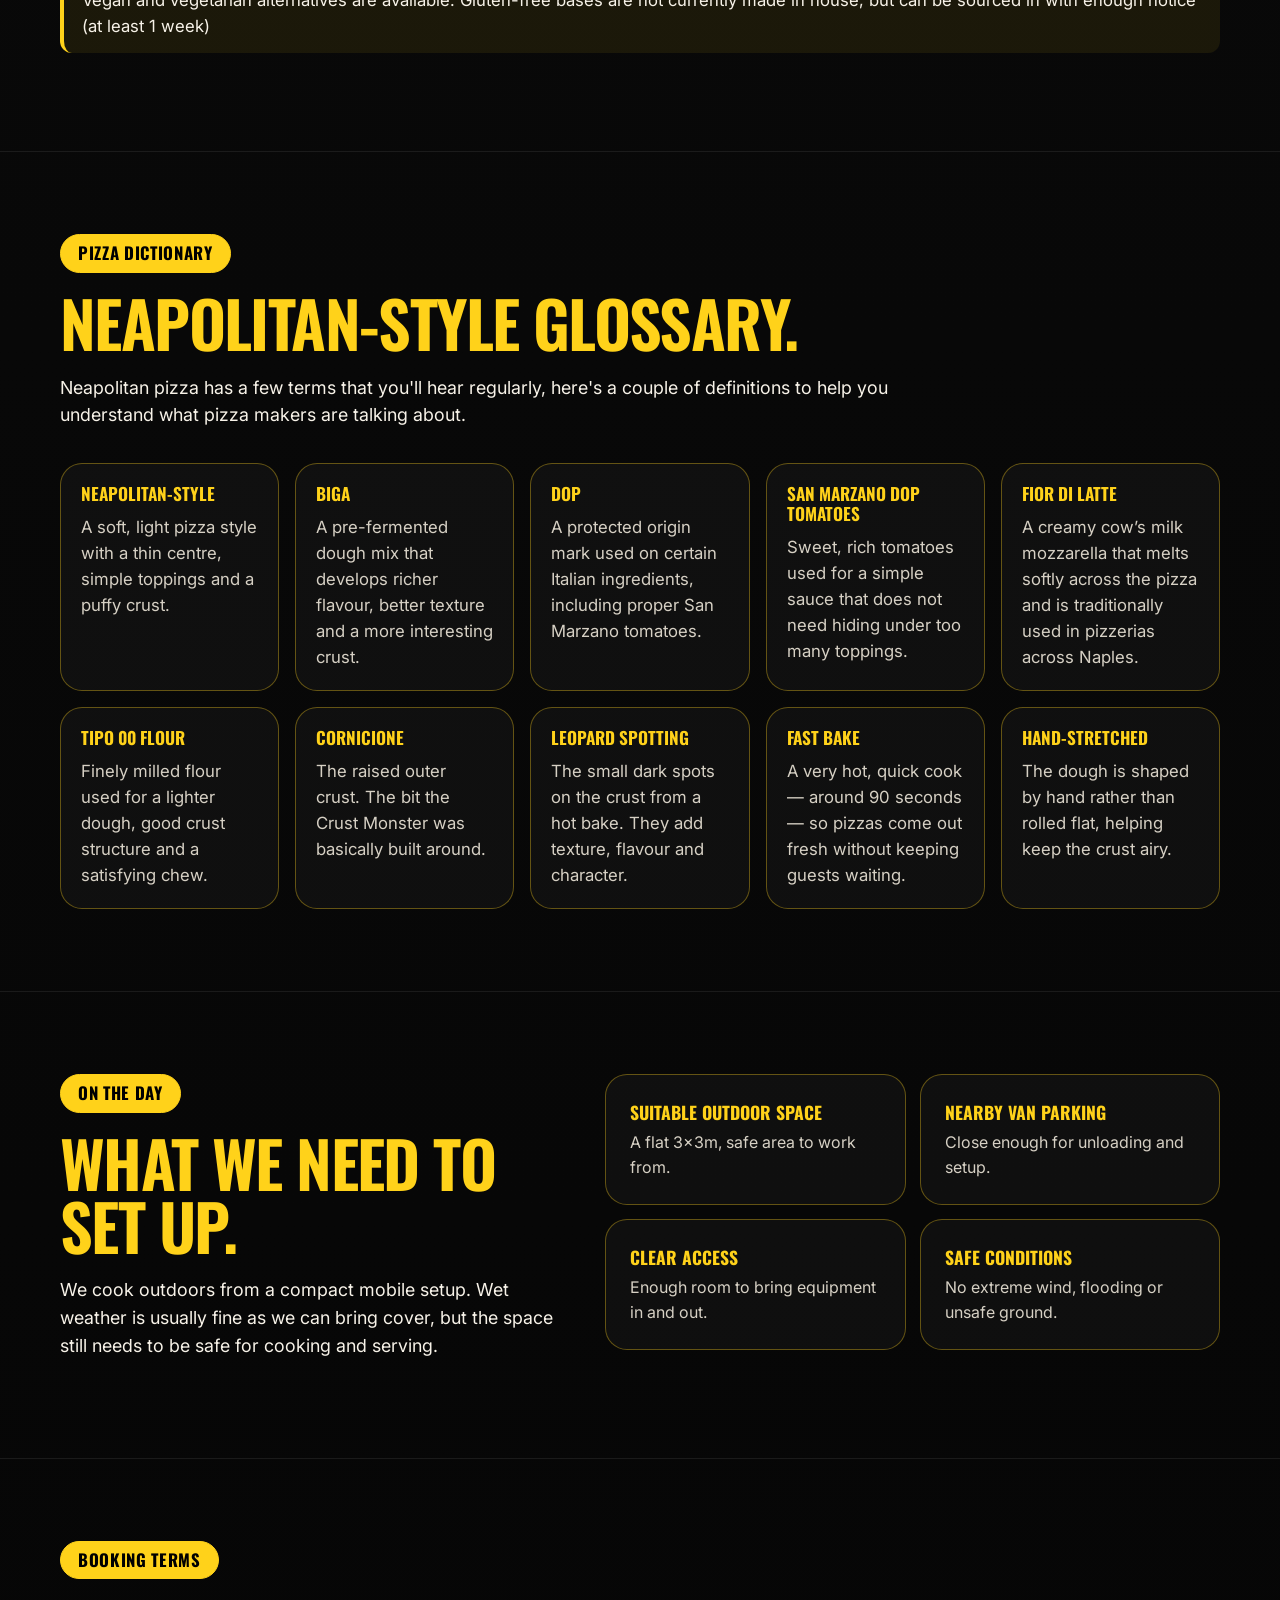
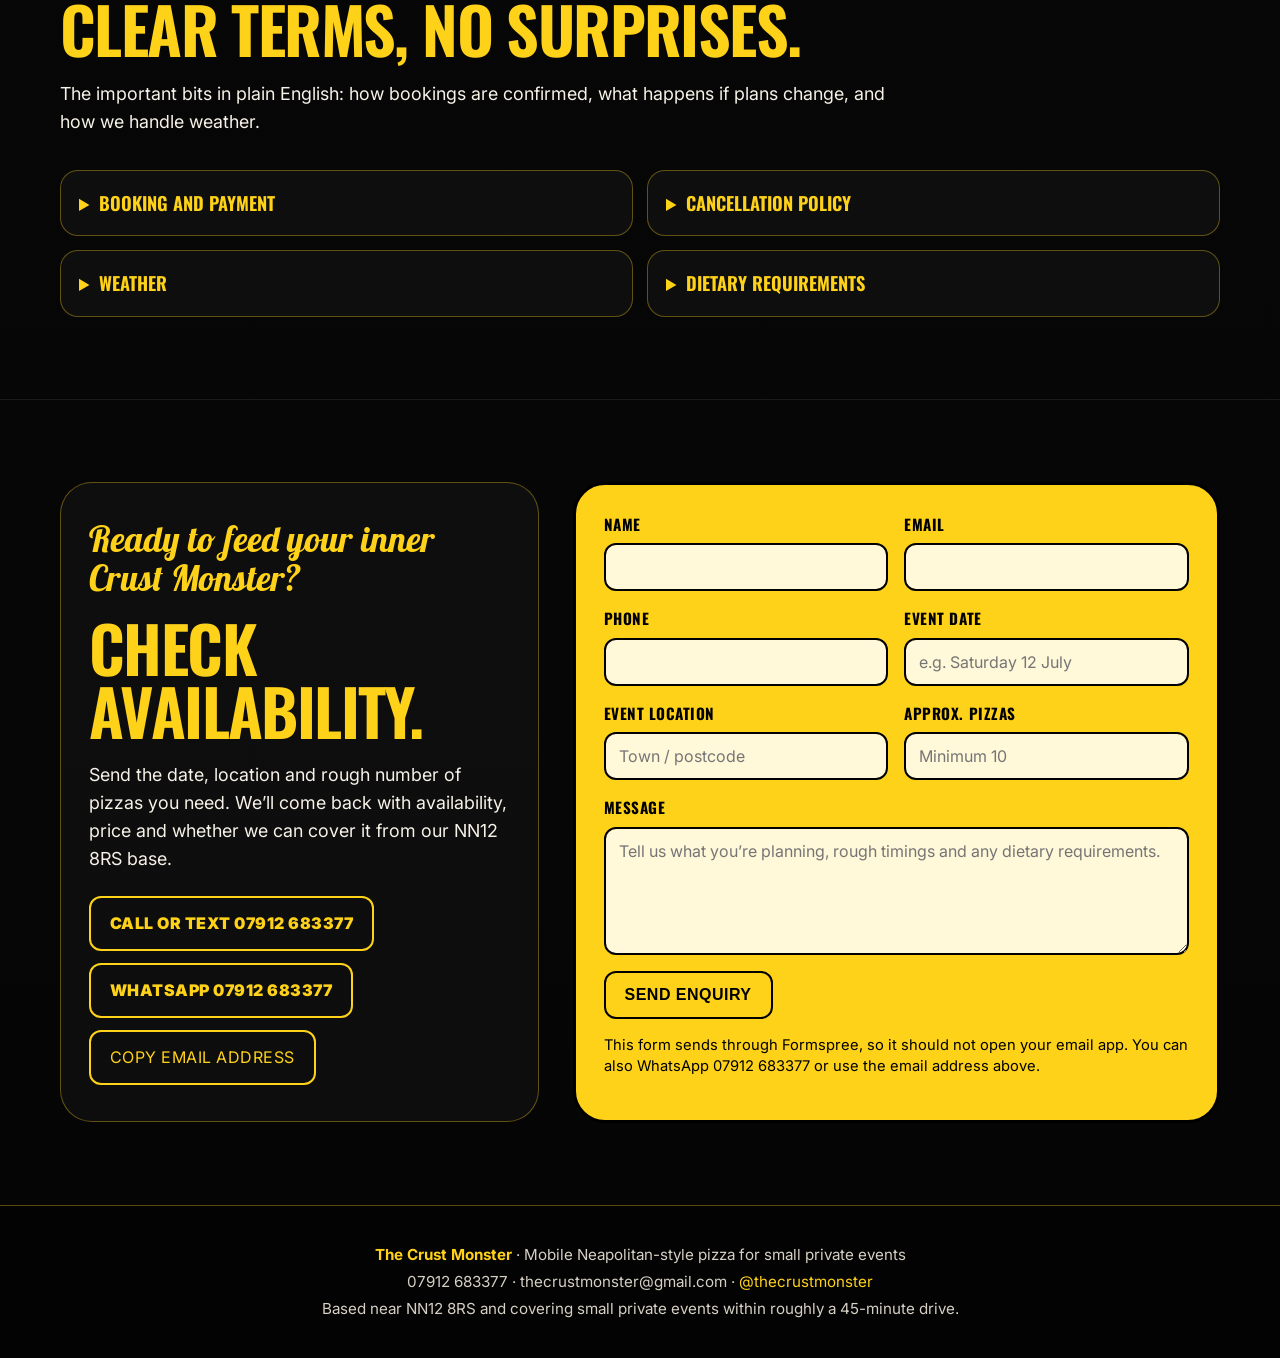
==== commit 85eec790: "Update index.html" ====
--- a/index.html
+++ b/index.html
@@ -146,14 +146,14 @@
 </header><section aria-label="Service highlights" class="ticker">
 <div class="ticker-track">
 <span>Mobile Neapolitan-style pizzas</span>
-<span>Small private events</span>
+<span>Small private event enquiries welcome</span>
 <span>10 pizza minimum</span>
 <span>Cooked fresh on site</span>
 <span>Roughly 45-minute service area from Towcester, Northants</span>
 <span>Tag @thecrustmonster</span>
 <span>There’s a Crust Monster inside us all</span>
 <span>Mobile Neapolitan-style pizzas</span>
-<span>Small private events</span>
+<span>Small private event enquiries welcome</span>
 <span>10 pizza minimum</span>
 <span>Cooked fresh on site</span>
 <span>Roughly 45-minute service area from Towcester, Northants</span>
@@ -314,7 +314,7 @@
 <div class="wrap">
 <div class="section-head">
 <p class="eyebrow">Pizza dictionary</p>
-<h2>Neapolitan-style, in plain English.</h2>
+<h2>Neapolitan-style glossary.</h2>
 <p>Neapolitan pizza has a few terms that you'll hear regularly, here's a couple of definitions to help you understand what pizza makers are talking about.</p>
 </div>
 <div class="glossary-grid">
